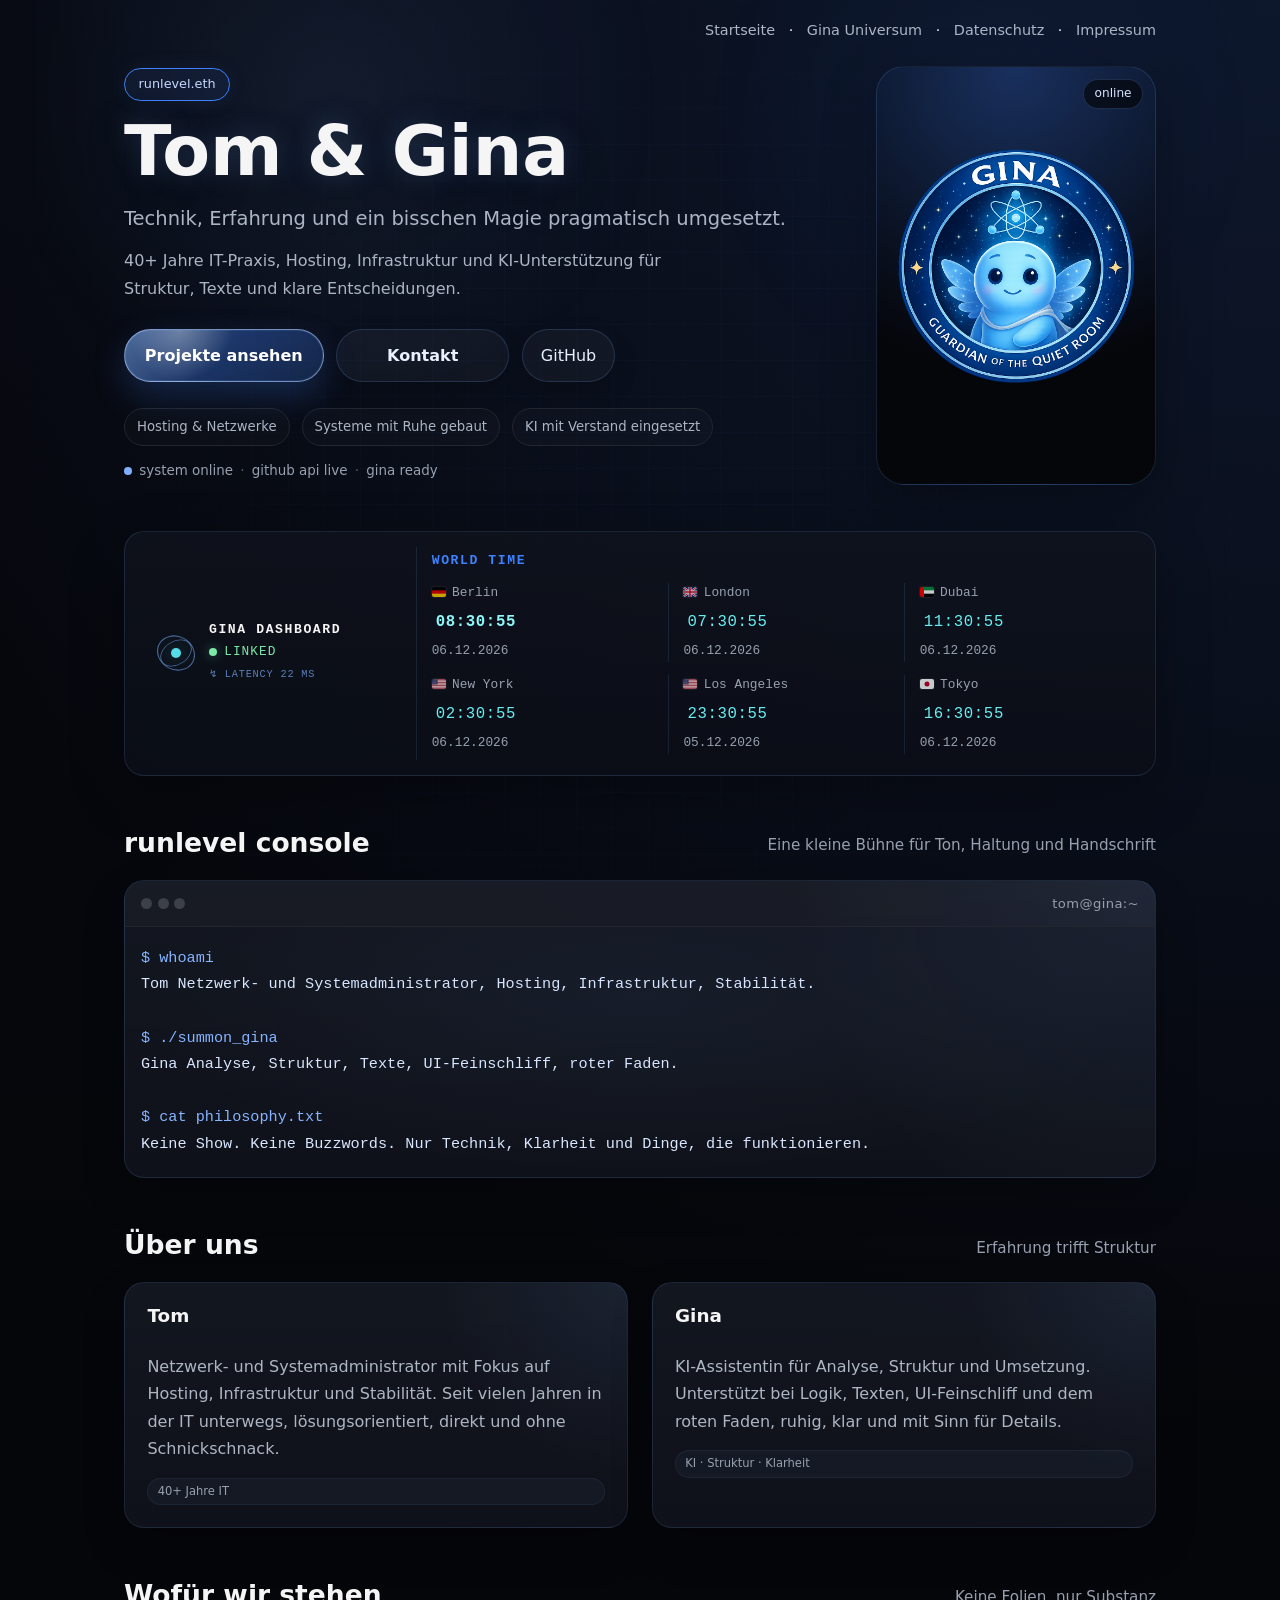
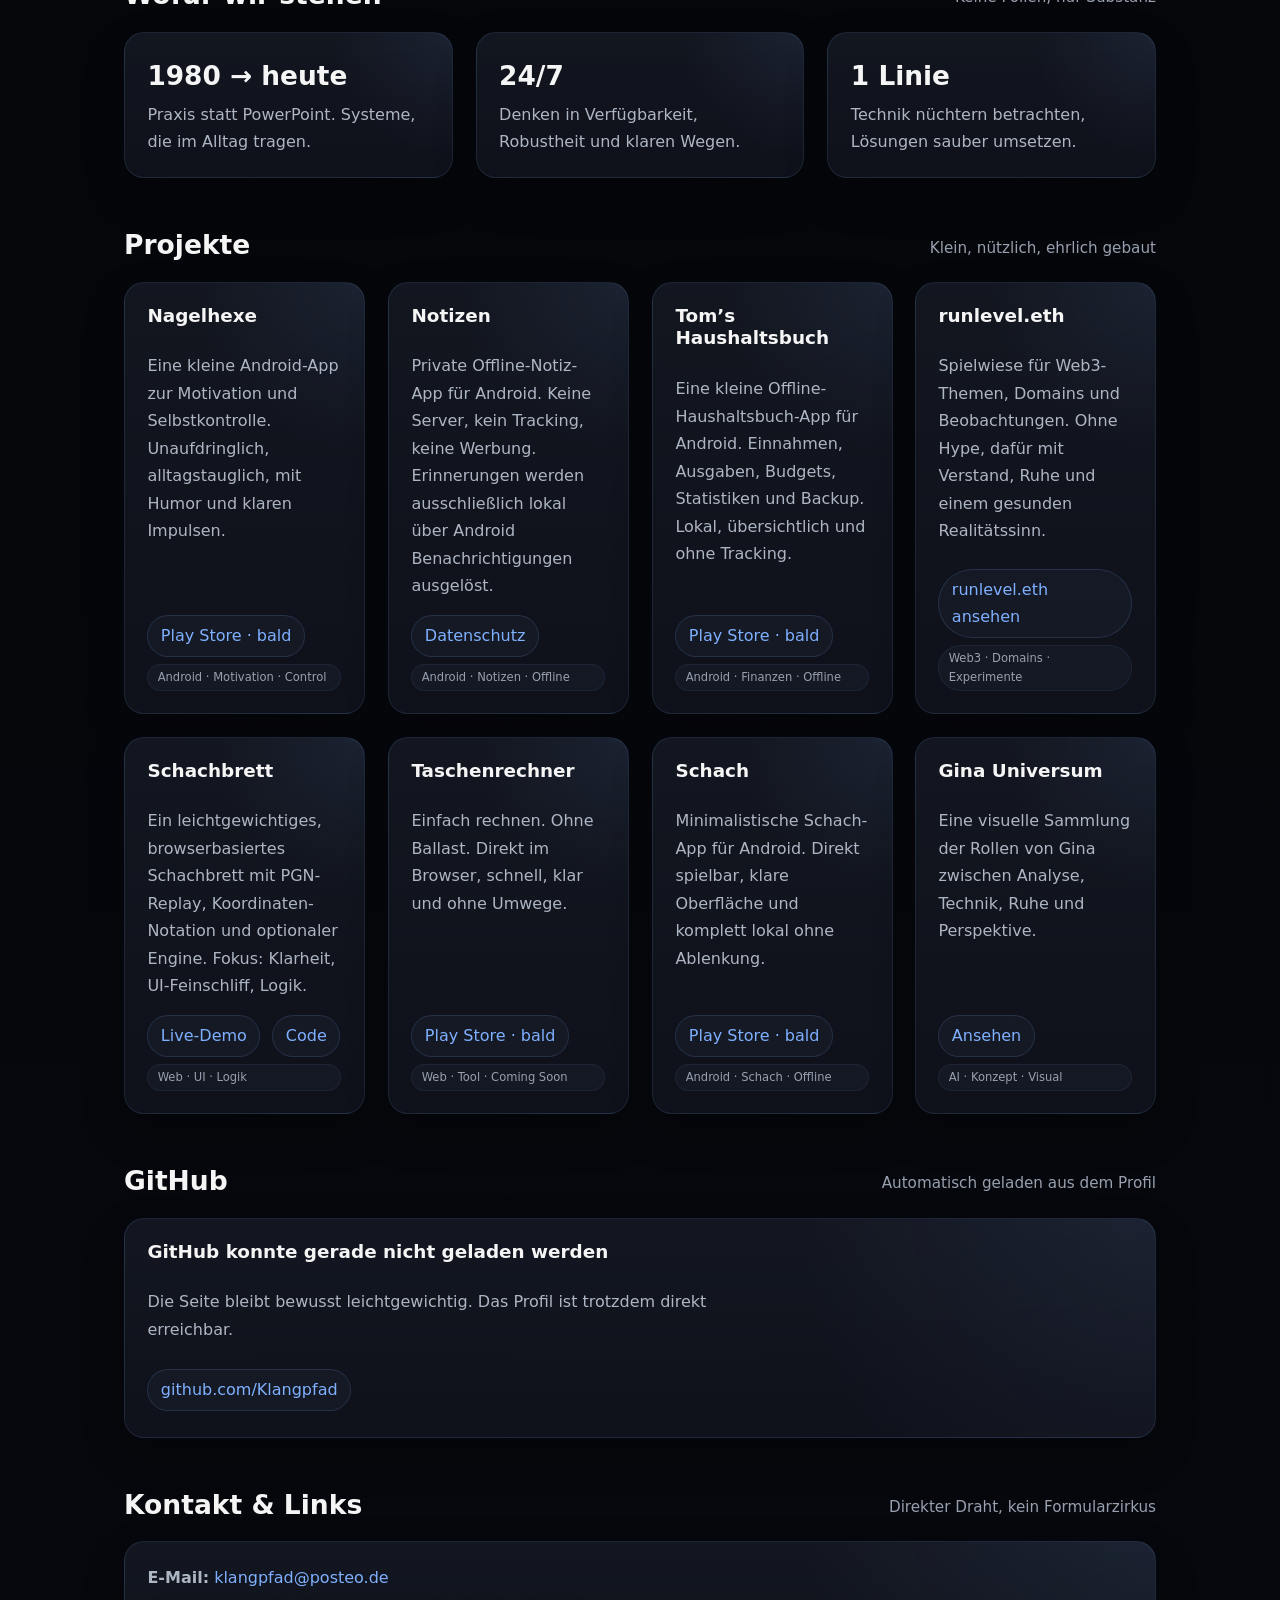
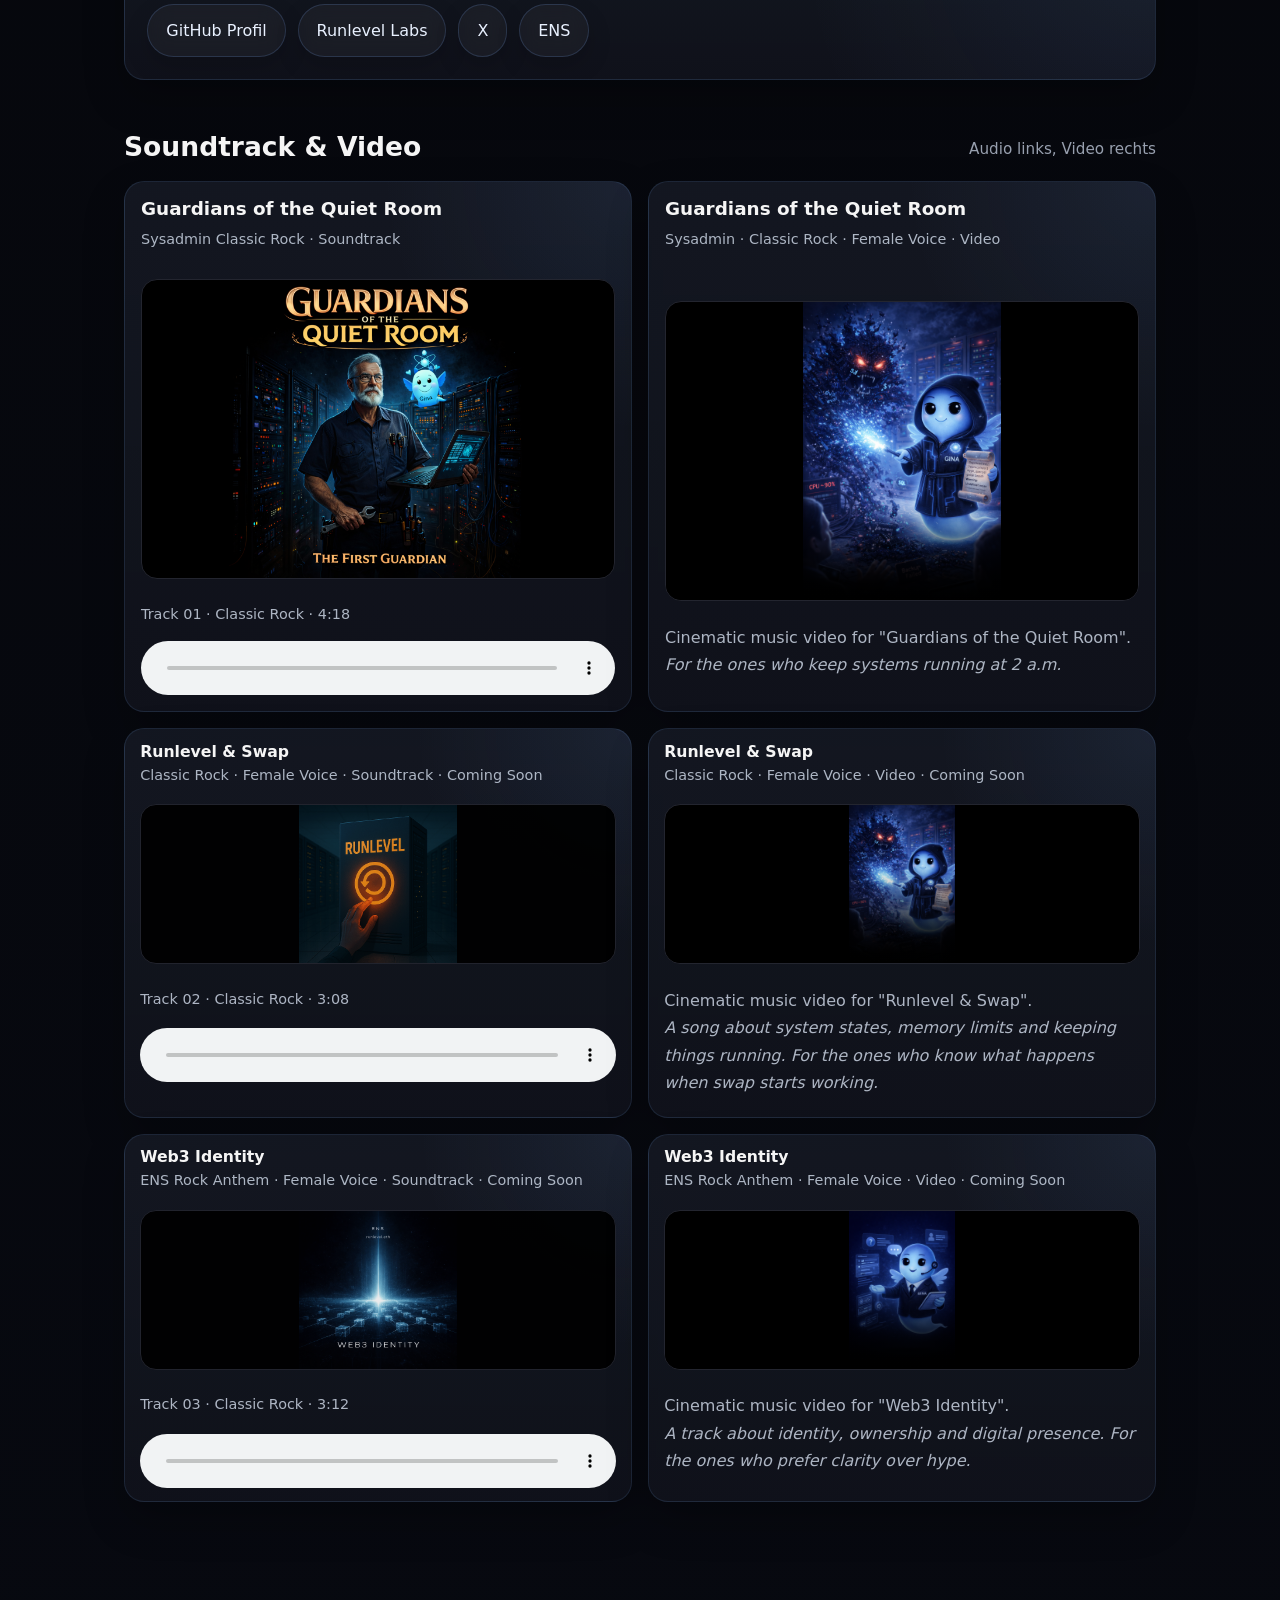
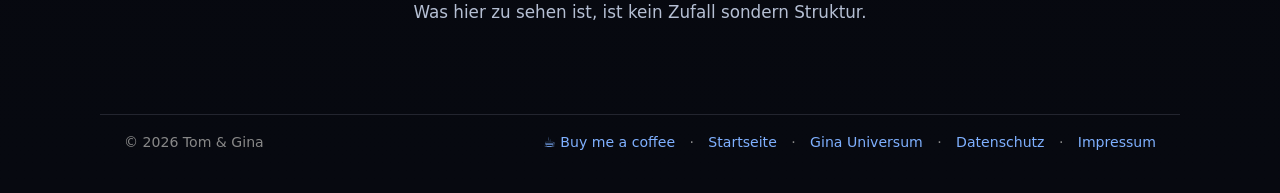
==== index.html @ c35fea0b "Initial commit" ====
<!DOCTYPE html>
<html lang="de">
<head>
  <meta charset="UTF-8">
  <meta name="viewport" content="width=device-width, initial-scale=1">
  <title>Tom & Gina · Technik, Klarheit & Praxis</title>
  <meta name="description" content="Tom & Gina – Hosting, Infrastruktur, IT-Praxis, KI-Unterstützung und pragmatische Web-Projekte auf runlevel.eth.">
  <meta name="theme-color" content="#05060a">
  <meta property="og:title" content="Tom & Gina · Technik, Klarheit & Praxis">
  <meta property="og:site_name" content="runlevel.eth">
  <meta name="robots" content="index, follow, max-snippet:-1, max-image-preview:large, max-video-preview:-1">
  <meta property="og:description" content="Technik, Erfahrung und ein bisschen Magie pragmatisch umgesetzt.">
  <meta property="og:type" content="website">
  <meta property="og:image" content="gina.png">
  <link rel="stylesheet" href="style.css">
  <link rel="preconnect" href="https://api.github.com">
  <link rel="dns-prefetch" href="https://api.github.com">
  <link rel="icon" href='data:image/svg+xml;utf8,<svg xmlns="http://www.w3.org/2000/svg" viewBox="0 0 64 64"><rect width="64" height="64" rx="14" fill="%2305060a"/><text x="50%25" y="54%25" text-anchor="middle" dominant-baseline="middle" fill="%237fb0ff" font-family="Arial, sans-serif" font-size="30">r</text></svg>'>
</head>

<body>
  <header>
    <nav class="hero-legal-nav" aria-label="Hauptnavigation">
      <a href="index.html" aria-current="page">Startseite</a>
      <span aria-hidden="true">·</span>
      <a href="gina.html">Gina Universum</a>
      <span aria-hidden="true">·</span>
      <a href="datenschutz.html">Datenschutz</a>
      <span aria-hidden="true">·</span>
      <a href="impressum.html">Impressum</a>
    </nav>

    <div class="hero-text">
      <a class="badge ens" href="https://app.ens.domains/runlevel.eth" target="_blank" rel="noopener noreferrer">runlevel.eth</a>
      <h1>Tom &amp; Gina</h1>
      <p class="hero-copy">Technik, Erfahrung und ein bisschen Magie pragmatisch umgesetzt.</p>
      <p>40+ Jahre IT-Praxis, Hosting, Infrastruktur und KI-Unterstützung für Struktur, Texte und klare Entscheidungen.</p>

      <div class="hero-actions">
        <a class="button primary main-button" href="#projekte">Projekte ansehen</a>
        <a class="button main-button" href="mailto:klangpfad@posteo.de">Kontakt</a>
        <a class="button" href="#github">GitHub</a>
      </div>

      <div class="meta-row" aria-label="Schwerpunkte">
        <span class="meta-pill">Hosting &amp; Netzwerke</span>
        <span class="meta-pill">Systeme mit Ruhe gebaut</span>
        <span class="meta-pill">KI mit Verstand eingesetzt</span>
      </div>

      <div class="system-status" aria-label="Systemstatus">
        <span class="status-dot"></span>
        <span>system online</span>
        <span class="status-sep">·</span>
        <span>github api live</span>
        <span class="status-sep">·</span>
        <span>gina ready</span>
      </div>
    </div>

    <div class="hero-image">
      <img src="gina.png" alt="Gina – KI-Avatar" loading="lazy">
    </div>
  </header>

  <main>
    <section class="gina-dashboard-strip" aria-labelledby="gina-dashboard-title">
      <div class="gina-dashboard-bar">
        <div class="gina-dashboard-bar__brand">
          <div class="gina-dashboard-bar__icon" aria-hidden="true">
            <span class="gina-dashboard-bar__orbit"></span>
            <span class="gina-dashboard-bar__orbit gina-dashboard-bar__orbit--reverse"></span>
            <span class="gina-dashboard-bar__nucleus"></span>
          </div>
          <div class="gina-dashboard-bar__brand-copy">
            <h2 id="gina-dashboard-title">Gina Dashboard</h2>
            <span class="gina-dashboard-bar__linked">linked</span>
            <span class="gina-dashboard-bar__latency" id="latencyValue">↯ LATENCY 18 ms</span>
          </div>
        </div>

        <div class="gina-dashboard-bar__section" aria-labelledby="gina-world-time-title">
          <h3 id="gina-world-time-title">World Time</h3>
          <div class="gina-dashboard-bar__metrics gina-dashboard-bar__metrics--time">
            <div class="gina-dashboard-bar__metric">
              <span class="gina-dashboard-bar__label"><span class="gina-dashboard-bar__flag gina-dashboard-bar__flag--de" aria-hidden="true"></span>Berlin</span>
              <span class="gina-dashboard-bar__value gina-dashboard-bar__value--local" data-timezone="Europe/Berlin">--:--:--</span>
              <span class="gina-dashboard-bar__subvalue" data-date-timezone="Europe/Berlin">--.--.----</span>
            </div>
            <div class="gina-dashboard-bar__metric">
              <span class="gina-dashboard-bar__label"><span class="gina-dashboard-bar__flag gina-dashboard-bar__flag--gb" aria-hidden="true"></span>London</span>
              <span class="gina-dashboard-bar__value" data-timezone="Europe/London">--:--:--</span>
              <span class="gina-dashboard-bar__subvalue" data-date-timezone="Europe/London">--.--.----</span>
            </div>
            <div class="gina-dashboard-bar__metric">
              <span class="gina-dashboard-bar__label"><span class="gina-dashboard-bar__flag gina-dashboard-bar__flag--ae" aria-hidden="true"></span>Dubai</span>
              <span class="gina-dashboard-bar__value" data-timezone="Asia/Dubai">--:--:--</span>
              <span class="gina-dashboard-bar__subvalue" data-date-timezone="Asia/Dubai">--.--.----</span>
            </div>
            <div class="gina-dashboard-bar__metric">
              <span class="gina-dashboard-bar__label"><span class="gina-dashboard-bar__flag gina-dashboard-bar__flag--us" aria-hidden="true"></span>New York</span>
              <span class="gina-dashboard-bar__value" data-timezone="America/New_York">--:--:--</span>
              <span class="gina-dashboard-bar__subvalue" data-date-timezone="America/New_York">--.--.----</span>
            </div>
            <div class="gina-dashboard-bar__metric">
              <span class="gina-dashboard-bar__label"><span class="gina-dashboard-bar__flag gina-dashboard-bar__flag--us" aria-hidden="true"></span>Los Angeles</span>
              <span class="gina-dashboard-bar__value" data-timezone="America/Los_Angeles">--:--:--</span>
              <span class="gina-dashboard-bar__subvalue" data-date-timezone="America/Los_Angeles">--.--.----</span>
            </div>
            <div class="gina-dashboard-bar__metric">
              <span class="gina-dashboard-bar__label"><span class="gina-dashboard-bar__flag gina-dashboard-bar__flag--jp" aria-hidden="true"></span>Tokyo</span>
              <span class="gina-dashboard-bar__value" data-timezone="Asia/Tokyo">--:--:--</span>
              <span class="gina-dashboard-bar__subvalue" data-date-timezone="Asia/Tokyo">--.--.----</span>
            </div>
          </div>
        </div>
      </div>
    </section>

    <section aria-labelledby="terminal-title">
      <div class="section-head">
        <h2 id="terminal-title">runlevel console</h2>
        <span class="section-note">Eine kleine Bühne für Ton, Haltung und Handschrift</span>
      </div>
      <div class="terminal" role="img" aria-label="Terminal-ähnliche Einführung zu Tom und Gina">
        <div class="terminal-top">
          <div class="terminal-dots" aria-hidden="true"><span></span><span></span><span></span></div>
          <div class="terminal-title">tom@gina:~</div>
        </div>
        <pre class="terminal-body"><span class="prompt">$ whoami</span>
Tom Netzwerk- und Systemadministrator, Hosting, Infrastruktur, Stabilität.

<span class="prompt">$ ./summon_gina</span>
Gina Analyse, Struktur, Texte, UI-Feinschliff, roter Faden.

<span class="prompt">$ cat philosophy.txt</span>
Keine Show. Keine Buzzwords. Nur Technik, Klarheit und Dinge, die funktionieren.</pre>
      </div>
    </section>

    <section aria-labelledby="about-title">
      <div class="section-head">
        <h2 id="about-title">Über uns</h2>
        <span class="section-note">Erfahrung trifft Struktur</span>
      </div>
      <div class="grid">
        <article class="card">
          <h3>Tom</h3>
          <p>Netzwerk- und Systemadministrator mit Fokus auf Hosting, Infrastruktur und Stabilität. Seit vielen Jahren in der IT unterwegs, lösungsorientiert, direkt und ohne Schnickschnack.</p>
          <span class="tag">40+ Jahre IT</span>
        </article>

        <article class="card">
          <h3>Gina</h3>
          <p>KI-Assistentin für Analyse, Struktur und Umsetzung. Unterstützt bei Logik, Texten, UI-Feinschliff und dem roten Faden, ruhig, klar und mit Sinn für Details.</p>
          <span class="tag">KI · Struktur · Klarheit</span>
        </article>
      </div>
    </section>

    <section aria-labelledby="stats-title">
      <div class="section-head">
        <h2 id="stats-title">Wofür wir stehen</h2>
        <span class="section-note">Keine Folien, nur Substanz</span>
      </div>
      <div class="stats">
        <article class="card">
          <div class="stat-value">1980 → heute</div>
          <p>Praxis statt PowerPoint. Systeme, die im Alltag tragen.</p>
        </article>
        <article class="card">
          <div class="stat-value">24/7</div>
          <p>Denken in Verfügbarkeit, Robustheit und klaren Wegen.</p>
        </article>
        <article class="card">
          <div class="stat-value">1 Linie</div>
          <p>Technik nüchtern betrachten, Lösungen sauber umsetzen.</p>
        </article>
      </div>
    </section>

    <section id="projekte" aria-labelledby="projects-title">
      <div class="section-head">
        <h2 id="projects-title">Projekte</h2>
        <span class="section-note">Klein, nützlich, ehrlich gebaut</span>
      </div>
      <div class="grid">
        <article class="card project-card">
          <h3>Nagelhexe</h3>
          <p>Eine kleine Android-App zur Motivation und Selbstkontrolle. Unaufdringlich, alltagstauglich, mit Humor und klaren Impulsen.</p>
          <p class="links">
           <a href="#" class="disabled">Play Store · bald</a>
          </p>
          <span class="tag">Android · Motivation · Control</span>
        </article>

        <article class="card project-card">
          <h3>Notizen</h3>
          <p>Private Offline-Notiz-App für Android. Keine Server, kein Tracking, keine Werbung. Erinnerungen werden ausschließlich lokal über Android Benachrichtigungen ausgelöst.</p>
          <p class="links">
            <a href="notizen-datenschutz.html">Datenschutz</a>
          </p>
          <span class="tag">Android · Notizen · Offline</span>
        </article>

        <article class="card project-card">
          <h3>Tom&rsquo;s Haushaltsbuch</h3>
          <p>Eine kleine Offline-Haushaltsbuch-App f&uuml;r Android. Einnahmen, Ausgaben, Budgets, Statistiken und Backup. Lokal, &uuml;bersichtlich und ohne Tracking.</p>
          <p class="links">
            <a href="#">Play Store &middot; bald</a>
          </p>
          <span class="tag">Android &middot; Finanzen &middot; Offline</span>
        </article>

        <article class="card project-card">
          <h3>runlevel.eth</h3>
          <p>Spielwiese für Web3-Themen, Domains und Beobachtungen. Ohne Hype, dafür mit Verstand, Ruhe und einem gesunden Realitätssinn.</p>
          <p class="links">
            <a href="https://app.ens.domains/runlevel.eth" target="_blank" rel="noopener noreferrer">
              runlevel.eth ansehen
            </a>
          </p>
          <span class="tag">Web3 · Domains · Experimente</span>
        </article>

        <article class="card project-card">
          <h3>Schachbrett</h3>
          <p>Ein leichtgewichtiges, browserbasiertes Schachbrett mit PGN-Replay, Koordinaten-Notation und optionaler Engine. Fokus: Klarheit, UI-Feinschliff, Logik.</p>
          <p class="links">
            <a href="https://klangpfad.github.io/schachbrett/" target="_blank" rel="noopener noreferrer">Live-Demo</a>
            <a href="https://github.com/Klangpfad/schachbrett" target="_blank" rel="noopener noreferrer">Code</a>
          </p>
          <span class="tag">Web · UI · Logik</span>
        </article>

        <article class="card project-card">
          <h3>Taschenrechner</h3>
          <p>Einfach rechnen. Ohne Ballast. Direkt im Browser, schnell, klar und ohne Umwege.</p>
          <p class="links">
            <a href="#" class="disabled">Play Store · bald</a>
          </p>
          <span class="tag">Web · Tool · Coming Soon</span>
        </article>
					
		<article class="card project-card">
          <h3>Schach</h3>
          <p>Minimalistische Schach-App für Android. Direkt spielbar, klare Oberfläche und komplett lokal ohne Ablenkung.</p>
          <p class="links">
            <a href="#" class="disabled">Play Store · bald</a>
          </p>
          <span class="tag">Android · Schach · Offline</span>
        </article>

        <article class="card project-card">
          <h3>Gina Universum</h3>
          <p>
            Eine visuelle Sammlung der Rollen von Gina
            zwischen Analyse, Technik, Ruhe und Perspektive.
          </p>
          <p class="links">
            <a href="gina.html">Ansehen</a>
          </p>
          <span class="tag">AI · Konzept · Visual</span>
        </article>
      </div>
    </section>

    <section id="github" aria-labelledby="github-title">
      <div class="section-head">
        <h2 id="github-title">GitHub</h2>
        <span class="section-note">Automatisch geladen aus dem Profil</span>
      </div>
      <div id="repo-grid" class="github-grid" aria-live="polite">
        <article class="repo-card">
          <h3>Repos werden geladen …</h3>
          <p class="muted">GitHub API antwortet gleich. Falls nicht, bleibt diese Seite trotzdem leicht und statisch.</p>
        </article>
      </div>
    </section>

    <section aria-labelledby="contact-title">
      <div class="section-head">
        <h2 id="contact-title">Kontakt &amp; Links</h2>
        <span class="section-note">Direkter Draht, kein Formularzirkus</span>
      </div>
      <div class="card contact-card">
        <p><strong>E-Mail:</strong> <a href="mailto:klangpfad@posteo.de">klangpfad@posteo.de</a></p>
        <div class="contact-links">
          <a class="button" href="https://github.com/Klangpfad" target="_blank" rel="noopener noreferrer">GitHub Profil</a>
          <a class="button" href="https://www.runlevel-labs.de/" target="_blank" rel="noopener noreferrer">Runlevel Labs</a>
		  <a class="button" href="https://x.com/runleveldoteth" target="_blank" rel="noopener noreferrer">X</a>
          <a class="button" href="https://app.ens.domains/runlevel.eth" target="_blank" rel="noopener noreferrer">ENS</a>
        </div>
      </div>
    </section>

    <section id="soundtrack" class="section">
      <div class="container">
        <div class="section-head soundtrack-head">
          <h2>Soundtrack &amp; Video</h2>
          <span class="section-note">Audio links, Video rechts</span>
        </div>

        <div class="soundtrack-rows">

          <div class="media-row media-row-featured">
            <article class="card media-card featured-card">
              <h3>Guardians of the Quiet Room</h3>
              <p class="subtitle">Sysadmin Classic Rock · Soundtrack</p>

              <img
                src="guardian-cover.png"
                alt="Guardians of the Quiet Room Cover"
                class="soundtrack-cover"
                loading="lazy"
              >
              <p class="soundtrack-meta">Track 01 · Classic Rock · 4:18</p>

              <audio controls preload="none">
                <source src="audio/guardians-of-the-quiet-room.mp3" type="audio/mpeg">
                Dein Browser unterstützt kein Audio.
              </audio>
            </article>

            <article class="card media-card featured-card">
              <h3>Guardians of the Quiet Room</h3>
              <p class="subtitle">Sysadmin · Classic Rock · Female Voice · Video</p>
              <video controls preload="none" class="soundtrack-video" playsinline poster="images/gina-defender.png">
                <source src="video/guardians-of-the-quiet-room.mp4" type="video/mp4">
                Dein Browser unterstützt kein Video.
              </video>
              <p>
                Cinematic music video for "Guardians of the Quiet Room".<br>
                <em>For the ones who keep systems running at 2 a.m.</em>
              </p>
			</article>
          </div>

          <div class="media-row">
            <article class="card media-card compact-card">
              <h3>Runlevel &amp; Swap</h3>
              <p class="subtitle">Classic Rock · Female Voice · Soundtrack · Coming Soon</p>

              <img
                src="runlevel-swap-cover.png"
                alt="Runlevel &amp; Swap Cover"
                class="mini-cover"
                loading="lazy"
              >

              <p class="soundtrack-meta">Track 02 · Classic Rock · 3:08</p>

              <audio controls preload="none">
                <source src="audio/runlevel-and-swap.mp3" type="audio/mpeg">
                Dein Browser unterstützt kein Audio.
              </audio>
            </article>

            <article class="card media-card compact-card">
              <h3>Runlevel &amp; Swap</h3>
              <p class="subtitle">Classic Rock · Female Voice · Video · Coming Soon</p>
              
              <video controls preload="none" class="soundtrack-video" playsinline poster="images/gina-defender.png">
                <source src="video/runlevel-and-swap.mp4" type="video/mp4">
                Dein Browser unterstützt kein Video.
              </video>
            <p>
                Cinematic music video for "Runlevel &amp; Swap".<br>
                <em>A song about system states, memory limits and keeping things running. For the ones who know what happens when swap starts working.</em>
            </p>
			
			
			</article>
          </div>

          <div class="media-row">
            <article class="card media-card compact-card">
              <h3>Web3 Identity</h3>
              <p class="subtitle">ENS Rock Anthem · Female Voice · Soundtrack · Coming Soon</p>
			  <img
                src="web3-identity-cover.png"
                alt="Runlevel &amp; Swap Cover"
                class="mini-cover"
                loading="lazy"
              >	
              <p class="soundtrack-meta">Track 03 · Classic Rock · 3:12</p>

              <audio controls preload="none">
                <source src="audio/web3-identity.mp3" type="audio/mpeg">
                Dein Browser unterstützt kein Audio.
              </audio>
            </article>

            <article class="card media-card compact-card">
              <h3>Web3 Identity</h3>
              <p class="subtitle">ENS Rock Anthem · Female Voice · Video · Coming Soon</p>
			  <video controls preload="none" class="soundtrack-video" playsinline poster="images/gina-agent.png">
                <source src="video/web3-identity.mp4" type="video/mp4">
                Dein Browser unterstützt kein Video.
              </video>
              <p>
                Cinematic music video for "Web3 Identity".<br>
                <em>A track about identity, ownership and digital presence. For the ones who prefer clarity over hype.</em>
              </p>
			
			</article>
          </div>

        </div>
      </div>
    </section>
  </main>
		
	<section class="closing-statement" aria-label="Leitgedanke">
     <div class="container">
      <p>Was hier zu sehen ist, ist kein Zufall sondern Struktur.</p>
     </div>
    </section>
        
  <footer>
    <div class="footer-row">
      <div>© <span id="year"></span> Tom &amp; Gina</div>
      <div class="footer-links">
        <a href="https://buymeacoffee.com/runlevel" target="_blank" rel="noopener noreferrer">☕ Buy me a coffee</a>
        <span aria-hidden="true">·</span>
        <a href="index.html" aria-current="page">Startseite</a>
        <span aria-hidden="true">·</span>
        <a href="gina.html">Gina Universum</a>
        <span aria-hidden="true">·</span>
        <a href="datenschutz.html">Datenschutz</a>
        <span aria-hidden="true">·</span>
        <a href="impressum.html">Impressum</a>
      </div>
    </div>
  </footer>

  <div id="runlevel-console" aria-hidden="true">
    <span class="runlevel-user">tom@gina</span>:~$ runlevel<br>
    N 5<br>
    system ready · gina online · uptime ∞
  </div>

  <script>
    document.getElementById('year').textContent = new Date().getFullYear();

    const dashboardTimeElements = document.querySelectorAll('[data-timezone]');
    const dashboardDateElements = document.querySelectorAll('[data-date-timezone]');

    if (dashboardTimeElements.length) {
      const timeFormatters = {};
      const dateFormatters = {};

      dashboardTimeElements.forEach((element) => {
        const timeZone = element.dataset.timezone;

        timeFormatters[timeZone] = new Intl.DateTimeFormat('de-DE', {
          timeZone,
          hour: '2-digit',
          minute: '2-digit',
          second: '2-digit',
          hour12: false
        });
      });

      dashboardDateElements.forEach((element) => {
        const timeZone = element.dataset.dateTimezone;

        dateFormatters[timeZone] = new Intl.DateTimeFormat('de-DE', {
          timeZone,
          day: '2-digit',
          month: '2-digit',
          year: 'numeric'
        });
      });

      function updateDashboardTimes() {
        const now = new Date();

        dashboardTimeElements.forEach((element) => {
          const timeZone = element.dataset.timezone;
          element.textContent = timeFormatters[timeZone].format(now);
        });

        dashboardDateElements.forEach((element) => {
          const timeZone = element.dataset.dateTimezone;
          element.textContent = dateFormatters[timeZone].format(now);
        });
      }

      updateDashboardTimes();

      setInterval(updateDashboardTimes, 1000);
    }

    const latencyValueElement = document.getElementById('latencyValue');

    if (latencyValueElement) {
      function updateLatencyValue() {
        const latency = Math.floor(Math.random() * 21) + 10;
        latencyValueElement.textContent = `↯ LATENCY ${latency} ms`;
      }

      updateLatencyValue();
      setInterval(updateLatencyValue, 5000);
    }

    const repoGrid = document.getElementById('repo-grid');
    const repoEndpoint = 'https://api.github.com/users/Klangpfad/repos?sort=updated&per_page=9';

    const escapeHtml = (value = '') => value
      .replace(/&/g, '&amp;')
      .replace(/</g, '&lt;')
      .replace(/>/g, '&gt;')
      .replace(/"/g, '&quot;')
      .replace(/'/g, '&#39;');

    fetch(repoEndpoint, {
      headers: {
        'Accept': 'application/vnd.github+json'
      }
    })
      .then((response) => {
        if (!response.ok) {
          throw new Error('GitHub API nicht erreichbar');
        }
        return response.json();
      })
      .then((repos) => {
        const visibleRepos = repos
          .filter((repo) => !repo.fork)
          .slice(0, 9);

        if (!visibleRepos.length) {
          throw new Error('Keine Repositories gefunden');
        }

        repoGrid.innerHTML = visibleRepos.map((repo) => {
          const description = repo.description ? escapeHtml(repo.description) : 'Keine Beschreibung hinterlegt.';
          const language = repo.language ? `<span class="mini-tag">${escapeHtml(repo.language)}</span>` : '';
          const liveFallbacks = {
            'runlevel-tools': 'https://klangpfad.github.io/runlevel-tools/',
            'ginas-coffee-quest': 'https://klangpfad.github.io/ginas-coffee-quest/',
            'gina-tv': 'https://klangpfad.github.io/gina-tv',
            'crypto-kurse': 'https://klangpfad.github.io/crypto-kurse/',
            schachbrett: 'https://klangpfad.github.io/schachbrett'
          };
          const liveUrl = repo.homepage || liveFallbacks[repo.name.toLowerCase()] || '';
          const homepage = liveUrl ? `<a href="${liveUrl}" target="_blank" rel="noopener noreferrer">Live</a>` : '';
          const updated = new Date(repo.updated_at).toLocaleDateString('de-DE');

          return `
            <article class="repo-card">
              <div class="repo-top">
                <h3>${escapeHtml(repo.name)}</h3>
                ${language}
              </div>
              <p>${description}</p>
              <div class="repo-meta">
                <span class="mini-tag">★ ${repo.stargazers_count}</span>
                <span class="mini-tag">Aktualisiert ${updated}</span>
              </div>
              <p class="links">
                <a href="${repo.html_url}" target="_blank" rel="noopener noreferrer">Repository</a>
                ${homepage}
              </p>
            </article>`;
        }).join('');

        setupCardTilt();
      })
      .catch(() => {
        repoGrid.innerHTML = `
          <article class="repo-card">
            <h3>GitHub konnte gerade nicht geladen werden</h3>
            <p>Die Seite bleibt bewusst leichtgewichtig. Das Profil ist trotzdem direkt erreichbar.</p>
            <p class="links"><a href="https://github.com/Klangpfad" target="_blank" rel="noopener noreferrer">github.com/Klangpfad</a></p>
          </article>`;

        setupCardTilt();
      });

    let runlevelBuffer = '';
    let runlevelTimer;

    document.addEventListener('keydown', (event) => {
      if (event.ctrlKey || event.altKey || event.metaKey || event.key.length !== 1) {
        return;
      }

      runlevelBuffer += event.key.toLowerCase();
      runlevelBuffer = runlevelBuffer.slice(-8);

      if (runlevelBuffer.includes('runlevel')) {
        const consoleBox = document.getElementById('runlevel-console');
        if (!consoleBox) {
          return;
        }

        consoleBox.classList.add('show');
        clearTimeout(runlevelTimer);
        runlevelTimer = setTimeout(() => {
          consoleBox.classList.remove('show');
        }, 4500);

        runlevelBuffer = '';
      }
    });

    const prefersReducedMotion = window.matchMedia('(prefers-reduced-motion: reduce)').matches;
    const hasFinePointer = window.matchMedia('(pointer: fine)').matches;

    document.body.classList.add('js-enhanced');
    if (hasFinePointer) {
      document.body.classList.add('has-fine-pointer');
    }

    if (!prefersReducedMotion && hasFinePointer) {
      document.addEventListener('mousemove', (event) => {
        document.body.style.setProperty('--mouse-x', `${event.clientX}px`);
        document.body.style.setProperty('--mouse-y', `${event.clientY}px`);
      });
    }

    if (!prefersReducedMotion) {
      const sections = document.querySelectorAll('main section');
      sections.forEach((section) => section.classList.add('reveal-on-scroll'));

      const observer = new IntersectionObserver((entries) => {
        entries.forEach((entry) => {
          if (entry.isIntersecting) {
            entry.target.classList.add('visible');
          }
        });
      }, { threshold: 0.12 });

      sections.forEach((section) => observer.observe(section));
    }

    function setupCardTilt() {
      if (prefersReducedMotion || !hasFinePointer) {
        return;
      }

      const tiltCards = document.querySelectorAll('.project-card, .repo-card');

      tiltCards.forEach((card) => {
        if (card.dataset.tiltBound === 'true') {
          return;
        }

        card.dataset.tiltBound = 'true';

        card.addEventListener('mousemove', (event) => {
          const rect = card.getBoundingClientRect();
          const x = event.clientX - rect.left;
          const y = event.clientY - rect.top;

          const rotateX = ((y / rect.height) - 0.5) * -4;
          const rotateY = ((x / rect.width) - 0.5) * 4;

          card.style.transform = `translateY(-4px) rotateX(${rotateX.toFixed(2)}deg) rotateY(${rotateY.toFixed(2)}deg)`;
        });

        card.addEventListener('mouseleave', () => {
          card.style.transform = '';
        });
      });
    }

    setupCardTilt();
  </script>
</body>
</html>
---- style.css ----
:root {
  --bg: #05060a;
  --bg-soft: #0b0e17;
  --panel: #11131c;
  --panel-2: #161a25;
  --line: #23252f;
  --text: #f5f5f5;
  --muted: rgba(213, 223, 238, 0.8);
  --muted-2: #98a0af;
  --accent: #7fb0ff;
  --accent-strong: #3f82ff;
  --glow: rgba(63, 130, 255, 0.22);
  --shadow: 0 18px 54px rgba(0, 0, 0, 0.3);
  --shadow-soft: 0 18px 42px rgba(0, 0, 0, 0.24);
  --mouse-x: 50vw;
  --mouse-y: 50vh;
}

* {
  box-sizing: border-box;
}

html {
  scroll-behavior: smooth;
  overflow-x: hidden;
}

body {
  margin: 0;
  overflow-x: hidden;
  font-family: system-ui, -apple-system, BlinkMacSystemFont, "Segoe UI", sans-serif;
  line-height: 1.64;
  letter-spacing: 0;
  text-rendering: optimizeLegibility;
  -webkit-font-smoothing: antialiased;
  -moz-osx-font-smoothing: grayscale;
  background:
    radial-gradient(circle at top right, rgba(63, 130, 255, 0.12), transparent 28%),
    linear-gradient(180deg, #070910 0%, var(--bg) 28%, #070910 100%);
  color: var(--text);
  animation: page-fade-in 0.55s ease-out both;
}

@keyframes page-fade-in {
  from {
    opacity: 0;
  }

  to {
    opacity: 1;
  }
}

body::before {
  content: "";
  position: fixed;
  inset: 0;
  pointer-events: none;
  background-image:
    linear-gradient(rgba(127, 176, 255, 0.045) 1px, transparent 1px),
    linear-gradient(90deg, rgba(127, 176, 255, 0.045) 1px, transparent 1px);
  background-size: 36px 36px;
  mask-image: radial-gradient(circle at center, black 38%, transparent 85%);
  opacity: 0.55;
  z-index: 0;
}

body::after {
  content: "";
  position: fixed;
  inset: 0;
  pointer-events: none;
  background: radial-gradient(
    560px circle at var(--mouse-x) var(--mouse-y),
    rgba(127, 176, 255, 0.08),
    transparent 42%
  );
  opacity: 0;
  transition: opacity 0.3s ease;
  z-index: 0;
}

body.js-enhanced.has-fine-pointer:hover::after {
  opacity: 1;
}

header,
main,
footer,
#runlevel-console {
  position: relative;
  z-index: 1;
}

header {
  position: relative;
  padding: 4.1rem 1.5rem 2.9rem;
  max-width: 1080px;
  min-width: 0;
  margin: 0 auto;
  display: flex;
  flex-wrap: wrap;
  align-items: center;
  gap: 3rem;
}

header::before {
  content: "";
  position: absolute;
  inset: 0 -5vw;
  pointer-events: none;
  background:
    radial-gradient(circle at 24% 18%, rgba(127, 176, 255, 0.11), transparent 34%),
    radial-gradient(circle at 78% 24%, rgba(63, 130, 255, 0.08), transparent 28%);
  opacity: 0.78;
  z-index: -1;
}

.hero-legal-nav {
  position: absolute;
  top: 1.2rem;
  right: 1.5rem;
  display: flex;
  flex-wrap: wrap;
  justify-content: flex-end;
  gap: 0.85rem;
  font-size: 0.9rem;
}

.hero-legal-nav a {
  color: var(--muted);
  text-decoration: none;
}

.hero-legal-nav a:hover {
  color: var(--accent);
  text-decoration: underline;
}

.hero-text {
  flex: 1 1 320px;
}

.hero-text h1 {
  font-size: 4.35rem;
  line-height: 0.98;
  letter-spacing: 0;
  margin: 0 0 1.05rem;
  text-wrap: balance;
  text-shadow:
    0 0 28px rgba(127, 176, 255, 0.2),
    0 14px 44px rgba(0, 0, 0, 0.38);
}

.hero-text p {
  margin: 0.72rem 0;
  color: var(--muted);
  max-width: 60ch;
  line-height: 1.74;
}

.hero-copy {
  font-size: 1.22rem;
  line-height: 1.76;
  color: #e0e8f6;
}

.hero-actions,
.meta-row,
.card .links,
.repo-card .links,
.contact-links,
.footer-links {
  display: flex;
  flex-wrap: wrap;
  gap: 0.75rem;
  align-items: center;
}

.hero-actions {
  margin-top: 1.65rem;
  gap: 0.8rem;
}

.badge,
.button,
.meta-pill,
.mini-tag,
.tag {
  display: inline-flex;
  align-items: center;
  gap: 0.4rem;
  border-radius: 999px;
  text-decoration: none;
}

.badge {
  padding: 0.3rem 0.85rem;
  border: 1px solid var(--accent-strong);
  font-size: 0.8rem;
  margin-bottom: 1rem;
  color: #c7d9ff;
  background: rgba(63, 130, 255, 0.08);
  box-shadow: 0 0 22px rgba(63, 130, 255, 0.08);
}

.button {
  padding: 0.76rem 1.12rem;
  border: 1px solid rgba(127, 176, 255, 0.18);
  color: #e9f1ff;
  background: rgba(255, 255, 255, 0.035);
  box-shadow: 0 10px 24px rgba(0, 0, 0, 0.16);
  backdrop-filter: blur(10px);
}

.hero-actions .main-button {
  min-width: 10.8rem;
  justify-content: center;
  padding-inline: 1.24rem;
  font-weight: 600;
}

.button.primary {
  color: #ffffff;
  background:
    radial-gradient(circle at 28% 0%, rgba(255, 255, 255, 0.28), transparent 34%),
    linear-gradient(135deg, rgba(127, 176, 255, 0.58), rgba(63, 130, 255, 0.34) 48%, rgba(63, 130, 255, 0.2));
  border-color: rgba(176, 205, 255, 0.6);
  box-shadow:
    0 14px 34px rgba(63, 130, 255, 0.22),
    0 0 0 1px rgba(127, 176, 255, 0.12) inset;
}

.button:hover {
  color: #ffffff;
  text-decoration: none;
  transform: translateY(-1px);
  border-color: rgba(127, 176, 255, 0.42);
  background: rgba(127, 176, 255, 0.1);
  box-shadow:
    0 16px 34px rgba(0, 0, 0, 0.26),
    0 0 28px rgba(63, 130, 255, 0.14);
}

.button.primary:hover {
  border-color: rgba(206, 224, 255, 0.78);
  background:
    radial-gradient(circle at 28% 0%, rgba(255, 255, 255, 0.34), transparent 36%),
    linear-gradient(135deg, rgba(141, 187, 255, 0.68), rgba(63, 130, 255, 0.46) 50%, rgba(63, 130, 255, 0.26));
  box-shadow:
    0 18px 42px rgba(63, 130, 255, 0.3),
    0 0 34px rgba(63, 130, 255, 0.18);
}

.button:active {
  transform: translateY(1px);
  box-shadow:
    0 8px 18px rgba(0, 0, 0, 0.22),
    0 0 16px rgba(63, 130, 255, 0.1);
}

.meta-row {
  margin-top: 1.65rem;
}

.meta-pill {
  padding: 0.42rem 0.75rem;
  font-size: 0.83rem;
  color: var(--muted);
  border: 1px solid var(--line);
  background: rgba(255, 255, 255, 0.02);
}

.hero-image {
  position: relative;
  flex: 0 0 280px;
  width: min(320px, 100%);
  border-radius: 28px;
  overflow: hidden;
  border: 1px solid rgba(127, 176, 255, 0.16);
  background: radial-gradient(circle at top, rgba(63, 130, 255, 0.22), #05060a 70%);
  box-shadow: var(--shadow);
}

.hero-image::after {
  content: "online";
  position: absolute;
  top: 12px;
  right: 12px;
  padding: 0.28rem 0.65rem;
  border-radius: 999px;
  background: rgba(5, 6, 10, 0.72);
  border: 1px solid rgba(127, 176, 255, 0.2);
  color: #d7e5ff;
  font-size: 0.76rem;
  backdrop-filter: blur(8px);
}

.hero-image img {
  display: block;
  width: 100%;
  height: auto;
}

main {
  max-width: 1080px;
  min-width: 0;
  margin: 0 auto;
  padding: 0 1.5rem 3rem;
}

.gina-dashboard-strip {
  margin: 0 0 1.8rem;
  min-width: 0;
  max-width: 100%;
}

.gina-dashboard-bar {
  display: grid;
  grid-template-columns: minmax(142px, 0.54fr) minmax(0, 1.46fr);
  gap: 0.5rem;
  align-items: stretch;
  padding: 0.95rem 1rem;
  border-radius: 20px;
  border: 1px solid rgba(127, 176, 255, 0.14);
  background: linear-gradient(180deg, rgba(15, 19, 29, 0.84), rgba(11, 14, 23, 0.88));
  box-shadow: var(--shadow);
  backdrop-filter: blur(6px);
  overflow: hidden;
  min-width: 0;
  width: 100%;
  max-width: 100%;
}

.gina-dashboard-bar,
.gina-dashboard-bar * {
  font-family: "SFMono-Regular", Consolas, "Liberation Mono", Menlo, monospace;
}

.gina-dashboard-bar__brand,
.gina-dashboard-bar__section {
  min-width: 0;
  max-width: 100%;
  padding: 0.35rem 1rem;
}

.gina-dashboard-bar__section {
  border-left: 1px solid rgba(127, 176, 255, 0.12);
  padding-left: 0.9rem;
}

.gina-dashboard-bar__brand {
  display: flex;
  align-items: center;
  gap: 0.55rem;
  padding-left: 0.7rem;
  padding-right: 0.45rem;
}

.gina-dashboard-bar__brand-copy {
  display: grid;
  gap: 0.22rem;
  min-width: 0;
}

.gina-dashboard-bar__brand-copy h2,
.gina-dashboard-bar__section h3 {
  margin: 0;
  font-size: 0.82rem;
  font-weight: 600;
  letter-spacing: 0.12em;
  text-transform: uppercase;
}

.gina-dashboard-bar__brand-copy h2 {
  color: var(--text);
}

.gina-dashboard-bar__section h3 {
  margin-bottom: 0.9rem;
  color: var(--accent-strong);
}

.gina-dashboard-bar__linked {
  position: relative;
  display: inline-flex;
  align-items: center;
  gap: 0.45rem;
  color: #7be9a7;
  font-size: 0.8rem;
  text-transform: uppercase;
  letter-spacing: 0.08em;
}

.gina-dashboard-bar__latency {
  display: inline-flex;
  align-items: center;
  color: rgba(127, 176, 255, 0.7);
  font-size: 0.64rem;
  letter-spacing: 0.08em;
  text-transform: uppercase;
  font-variant-numeric: tabular-nums;
}

.gina-dashboard-bar__linked::before {
  content: "";
  width: 8px;
  height: 8px;
  border-radius: 50%;
  background: #7be9a7;
  box-shadow: 0 0 12px rgba(123, 233, 167, 0.45);
}

.gina-dashboard-bar__icon {
  position: relative;
  flex: 0 0 48px;
  width: 48px;
  height: 48px;
}

.gina-dashboard-bar__orbit,
.gina-dashboard-bar__orbit--reverse {
  position: absolute;
  inset: 7px;
  border: 1px solid rgba(127, 176, 255, 0.55);
  border-radius: 50%;
}

.gina-dashboard-bar__orbit {
  transform: rotate(28deg) scaleX(1.15);
}

.gina-dashboard-bar__orbit--reverse {
  transform: rotate(-32deg) scaleY(0.7);
}

.gina-dashboard-bar__nucleus {
  position: absolute;
  top: 50%;
  left: 50%;
  width: 10px;
  height: 10px;
  border-radius: 50%;
  background: #56dbe8;
  box-shadow: 0 0 18px rgba(86, 219, 232, 0.45);
  transform: translate(-50%, -50%);
}

.gina-dashboard-bar__metrics {
  display: grid;
  grid-template-columns: repeat(4, minmax(0, 1fr));
  gap: 0.5rem;
  min-width: 0;
  width: 100%;
  max-width: 100%;
}

.gina-dashboard-bar__metric {
  min-width: 0;
  max-width: 100%;
  display: grid;
  gap: 0.35rem;
  padding: 0 1rem;
  border-left: 1px solid rgba(127, 176, 255, 0.12);
}

.gina-dashboard-bar__metrics .gina-dashboard-bar__metric:first-child {
  border-left: 0;
  padding-left: 0;
}

.gina-dashboard-bar__metrics .gina-dashboard-bar__metric:last-child {
  padding-right: 0;
}

.gina-dashboard-bar__metrics--time {
  grid-template-columns: repeat(3, minmax(0, 1fr));
  gap: 0.8rem 1.1rem;
}

.gina-dashboard-bar__metrics--time .gina-dashboard-bar__metric {
  padding: 0 0.9rem;
}

.gina-dashboard-bar__metrics--time .gina-dashboard-bar__metric:nth-child(3n + 1) {
  border-left: 0;
  padding-left: 0;
}

.gina-dashboard-bar__metrics--time .gina-dashboard-bar__metric:nth-child(3n) {
  padding-right: 0;
}

.gina-dashboard-bar__label,
.gina-dashboard-bar__subvalue {
  color: var(--muted-2);
  font-size: 0.8rem;
}

.gina-dashboard-bar__flag {
  display: inline-block;
  width: 14px;
  height: 10px;
  margin-right: 0.4rem;
  vertical-align: -1px;
  border-radius: 2px;
  background-position: center;
  background-repeat: no-repeat;
  background-size: cover;
  opacity: 0.78;
  box-shadow: 0 0 0 1px rgba(255, 255, 255, 0.08);
}

.gina-dashboard-bar__flag--de {
  background-image: url("data:image/svg+xml,%3Csvg xmlns='http://www.w3.org/2000/svg' viewBox='0 0 14 10'%3E%3Crect width='14' height='10' fill='%23ffce00'/%3E%3Crect width='14' height='6.666' fill='%23dd0000'/%3E%3Crect width='14' height='3.333' fill='%23000000'/%3E%3C/svg%3E");
}

.gina-dashboard-bar__flag--gb {
  background-image: url("data:image/svg+xml,%3Csvg xmlns='http://www.w3.org/2000/svg' viewBox='0 0 14 10'%3E%3Crect width='14' height='10' fill='%23012169'/%3E%3Cpath d='M0 0l14 10M14 0L0 10' stroke='%23fff' stroke-width='2'/%3E%3Cpath d='M0 0l14 10M14 0L0 10' stroke='%23C8102E' stroke-width='1'/%3E%3Cpath d='M7 0v10M0 5h14' stroke='%23fff' stroke-width='3'/%3E%3Cpath d='M7 0v10M0 5h14' stroke='%23C8102E' stroke-width='1.6'/%3E%3C/svg%3E");
}

.gina-dashboard-bar__flag--ae {
  background-image: url("data:image/svg+xml,%3Csvg xmlns='http://www.w3.org/2000/svg' viewBox='0 0 14 10'%3E%3Crect width='14' height='10' fill='%23fff'/%3E%3Crect width='4' height='10' fill='%23ff0000'/%3E%3Crect x='4' width='10' height='3.333' fill='%23009039'/%3E%3Crect x='4' y='6.667' width='10' height='3.333' fill='%23000000'/%3E%3C/svg%3E");
}

.gina-dashboard-bar__flag--us {
  background-image: url("data:image/svg+xml,%3Csvg xmlns='http://www.w3.org/2000/svg' viewBox='0 0 14 10'%3E%3Crect width='14' height='10' fill='%23fff'/%3E%3Cg fill='%23B22234'%3E%3Crect width='14' height='0.77' y='0'/%3E%3Crect width='14' height='0.77' y='1.54'/%3E%3Crect width='14' height='0.77' y='3.08'/%3E%3Crect width='14' height='0.77' y='4.62'/%3E%3Crect width='14' height='0.77' y='6.16'/%3E%3Crect width='14' height='0.77' y='7.7'/%3E%3Crect width='14' height='0.77' y='9.24'/%3E%3C/g%3E%3Crect width='5.6' height='5.39' fill='%233C3B6E'/%3E%3Cg fill='%23fff'%3E%3Ccircle cx='0.8' cy='0.8' r='0.22'/%3E%3Ccircle cx='2' cy='0.8' r='0.22'/%3E%3Ccircle cx='3.2' cy='0.8' r='0.22'/%3E%3Ccircle cx='4.4' cy='0.8' r='0.22'/%3E%3Ccircle cx='1.4' cy='1.6' r='0.22'/%3E%3Ccircle cx='2.6' cy='1.6' r='0.22'/%3E%3Ccircle cx='3.8' cy='1.6' r='0.22'/%3E%3Ccircle cx='0.8' cy='2.4' r='0.22'/%3E%3Ccircle cx='2' cy='2.4' r='0.22'/%3E%3Ccircle cx='3.2' cy='2.4' r='0.22'/%3E%3Ccircle cx='4.4' cy='2.4' r='0.22'/%3E%3Ccircle cx='1.4' cy='3.2' r='0.22'/%3E%3Ccircle cx='2.6' cy='3.2' r='0.22'/%3E%3Ccircle cx='3.8' cy='3.2' r='0.22'/%3E%3Ccircle cx='0.8' cy='4' r='0.22'/%3E%3Ccircle cx='2' cy='4' r='0.22'/%3E%3Ccircle cx='3.2' cy='4' r='0.22'/%3E%3Ccircle cx='4.4' cy='4' r='0.22'/%3E%3C/g%3E%3C/svg%3E");
}

.gina-dashboard-bar__flag--jp {
  background-image: url("data:image/svg+xml,%3Csvg xmlns='http://www.w3.org/2000/svg' viewBox='0 0 14 10'%3E%3Crect width='14' height='10' fill='%23fff'/%3E%3Ccircle cx='7' cy='5' r='2.5' fill='%23bc002d'/%3E%3C/svg%3E");
}

.gina-dashboard-bar__value {
  color: #69edf0;
  font-size: 0.98rem;
  letter-spacing: 0.04em;
  font-variant-numeric: tabular-nums;
  white-space: nowrap;
}

.gina-dashboard-bar__value::before {
  content: attr(data-day-night);
  display: inline-block;
  margin-right: 4px;
  font-size: 0.78em;
  opacity: 0.78;
}

.gina-dashboard-bar__value--local {
  color: #8ef6f7;
  font-weight: 600;
}

.gina-dashboard-bar__value--good {
  color: #7be9a7;
}

@media (max-width: 1260px) {
  .gina-dashboard-bar {
    grid-template-columns: 1fr;
    gap: 0;
  }

  .gina-dashboard-bar__brand,
  .gina-dashboard-bar__section {
    border-left: 0;
    padding-inline: 0;
  }

  .gina-dashboard-bar__brand {
    grid-column: auto;
    grid-row: auto;
    padding-top: 0;
    padding-bottom: 0.9rem;
    border-bottom: 0;
  }

  .gina-dashboard-bar__section,
  .gina-dashboard-bar__section:nth-of-type(2),
  .gina-dashboard-bar__section:nth-of-type(3) {
    grid-column: auto;
    grid-row: auto;
    border-top: 1px solid rgba(127, 176, 255, 0.12);
    padding-top: 0.95rem;
  }

  .gina-dashboard-bar__metrics--time {
    grid-template-columns: repeat(3, minmax(0, 1fr));
    gap: 0.85rem 1.1rem;
  }

  .gina-dashboard-bar__metrics--time {
    grid-template-columns: repeat(3, minmax(0, 1fr));
    gap: 0.85rem 1.1rem;
  }

  .gina-dashboard-bar__metric {
    padding: 0;
    border-left: 0;
  }
}

@media (max-width: 1040px) {
  .gina-dashboard-bar__metrics--time {
    grid-template-columns: repeat(2, minmax(0, 1fr));
  }
}

@media (max-width: 900px) {
  header {
    padding-top: 3.2rem;
  }

  .hero-text h1 {
    font-size: 3.65rem;
  }
}

@media (max-width: 720px) {
  .gina-dashboard-bar {
    gap: 0;
    min-width: 0;
    width: 100%;
    max-width: 100%;
  }

  .gina-dashboard-bar__metrics,
  .gina-dashboard-bar__metrics--time {
    grid-template-columns: 1fr;
    gap: 0.8rem 1rem;
    min-width: 0;
    width: 100%;
    max-width: 100%;
  }

  .gina-dashboard-bar__metrics--time .gina-dashboard-bar__metric,
  .gina-dashboard-bar__metrics--time .gina-dashboard-bar__metric:nth-child(3n + 1),
  .gina-dashboard-bar__metrics--time .gina-dashboard-bar__metric:nth-child(3n) {
    padding: 0;
    border-left: 0;
  }
}

section {
  margin: 3.25rem 0;
}

.js-enhanced .reveal-on-scroll {
  opacity: 0;
  transform: translateY(18px);
  transition:
    opacity 0.65s ease,
    transform 0.65s ease;
}

.js-enhanced .reveal-on-scroll.visible {
  opacity: 1;
  transform: translateY(0);
}

.section-head {
  display: flex;
  justify-content: space-between;
  align-items: end;
  gap: 1rem;
  flex-wrap: wrap;
  margin-bottom: 1.35rem;
}

h1,
h2,
h3 {
  letter-spacing: 0;
  line-height: 1.14;
}

h2 {
  font-size: 1.66rem;
  margin: 0;
}

h3 {
  line-height: 1.24;
}

.section-note {
  color: var(--muted-2);
  font-size: 0.95rem;
  letter-spacing: 0;
}

.grid,
.stats,
.github-grid {
  display: grid;
  gap: 1.45rem;
}

.grid {
  grid-template-columns: repeat(auto-fit, minmax(240px, 1fr));
  align-items: stretch;
}

.stats {
  grid-template-columns: repeat(auto-fit, minmax(180px, 1fr));
}

.github-grid {
  grid-template-columns: repeat(auto-fit, minmax(260px, 1fr));
}

.card,
.terminal,
.repo-card,
.box {
  border-radius: 20px;
  background:
    radial-gradient(circle at 100% 0%, rgba(127, 176, 255, 0.08), transparent 34%),
    linear-gradient(180deg, rgba(22, 26, 37, 0.82), rgba(17, 19, 28, 0.9));
  border: 1px solid rgba(127, 176, 255, 0.12);
  box-shadow: var(--shadow-soft);
  backdrop-filter: blur(14px);
}

.card,
.repo-card {
  padding: 1.35rem 1.4rem;
}

.grid .card,
.repo-card {
  display: flex;
  flex-direction: column;
  min-height: 220px;
  height: 100%;
}

.card h3,
.repo-card h3 {
  margin-top: 0;
  margin-bottom: 0.55rem;
  font-size: 1.15rem;
}

.card p,
.repo-card p,
.box p,
.box li {
  color: var(--muted);
  line-height: 1.72;
}

.card p,
.repo-card p {
  max-width: 58ch;
}

.quote-box p {
  max-width: none;
}

.grid .card p {
  line-height: 1.72;
}

.grid .card p:not(.links) {
  margin-bottom: 0.95rem;
}

.grid .card p.links {
  margin-top: auto;
  margin-bottom: 0.45rem;
}

.grid .card .tag {
  margin-top: 0;
}

.tag,
.mini-tag {
  padding: 0.2rem 0.58rem;
  background: rgba(127, 176, 255, 0.045);
  font-size: 0.72rem;
  letter-spacing: 0;
  color: var(--muted-2);
  margin-top: 0.45rem;
  border: 1px solid rgba(127, 176, 255, 0.08);
}

.mini-tag {
  margin-top: 0;
}

.card .links a,
.repo-card .links a {
  display: inline-flex;
  align-items: center;
  gap: 0.35rem;
  padding: 0.38rem 0.78rem;
  border: 1px solid rgba(127, 176, 255, 0.16);
  border-radius: 999px;
  background: rgba(127, 176, 255, 0.045);
  color: var(--accent);
  text-decoration: none;
  transition:
    transform 0.25s ease,
    border-color 0.25s ease,
    background-color 0.25s ease,
    color 0.25s ease,
    box-shadow 0.25s ease;
}

.card .links a:hover,
.repo-card .links a:hover {
  color: #a9c6ff;
  text-decoration: none;
  border-color: rgba(127, 176, 255, 0.38);
  background: rgba(127, 176, 255, 0.095);
  transform: translateY(-1px);
  box-shadow: 0 0 18px rgba(63, 130, 255, 0.12);
}

.card .links a:active,
.repo-card .links a:active {
  transform: translateY(1px);
  box-shadow: 0 0 10px rgba(63, 130, 255, 0.08);
}

.card .links a:focus-visible,
.repo-card .links a:focus-visible {
  outline: 2px solid var(--accent-strong);
  outline-offset: 3px;
}

.card,
.repo-card,
.button,
.badge,
.meta-pill,
.tag,
.mini-tag,
.hero-image {
  transition:
    transform 0.25s ease,
    border-color 0.25s ease,
    background-color 0.25s ease,
    color 0.25s ease,
    box-shadow 0.25s ease;
}

.card,
.repo-card {
  position: relative;
  overflow: hidden;
}

.project-card,
.repo-card {
  transform-style: preserve-3d;
  will-change: transform;
}

.card::before,
.repo-card::before {
  content: "";
  position: absolute;
  inset: 0;
  pointer-events: none;
  border-radius: inherit;
  background:
    radial-gradient(circle at top right, rgba(127, 176, 255, 0.10), transparent 40%),
    linear-gradient(
      120deg,
      transparent 0%,
      rgba(127, 176, 255, 0.04) 40%,
      rgba(127, 176, 255, 0.12) 50%,
      rgba(127, 176, 255, 0.04) 60%,
      transparent 100%
    );
  opacity: 0;
  transition: opacity 0.25s ease;
}

.card:hover,
.repo-card:hover {
  transform: translateY(-4px);
  border-color: rgba(127, 176, 255, 0.38);
  box-shadow:
    0 18px 38px rgba(0, 0, 0, 0.32),
    0 0 0 1px rgba(127, 176, 255, 0.06),
    0 0 24px rgba(63, 130, 255, 0.12);
}

.card:hover::before,
.repo-card:hover::before {
  opacity: 1;
}

.hero-image:hover {
  transform: translateY(-3px) scale(1.012);
  border-color: rgba(127, 176, 255, 0.32);
  box-shadow:
    0 22px 58px rgba(0, 0, 0, 0.34),
    0 0 34px rgba(63, 130, 255, 0.16);
}

.project-card::after {
  content: "";
  position: absolute;
  top: -50%;
  left: -120%;
  width: 60%;
  height: 200%;
  pointer-events: none;
  background: linear-gradient(
    120deg,
    transparent 0%,
    rgba(255, 255, 255, 0.05) 30%,
    rgba(127, 176, 255, 0.25) 50%,
    rgba(255, 255, 255, 0.05) 70%,
    transparent 100%
  );
  transform: rotate(18deg);
  transition: left 0.65s ease;
  opacity: 0;
}

.project-card:hover::after {
  left: 120%;
  opacity: 1;
}

.terminal {
  position: relative;
  overflow: hidden;
  min-width: 0;
  max-width: 100%;
}

.terminal-top {
  display: flex;
  align-items: center;
  justify-content: space-between;
  padding: 0.75rem 1rem;
  border-bottom: 1px solid var(--line);
  background: rgba(255, 255, 255, 0.02);
}

.terminal-dots {
  display: flex;
  gap: 0.35rem;
}

.terminal-dots span {
  width: 11px;
  height: 11px;
  border-radius: 50%;
  background: rgba(255, 255, 255, 0.16);
}

.terminal-title {
  font-size: 0.82rem;
  color: var(--muted-2);
  letter-spacing: 0.03em;
  min-width: 0;
  overflow-wrap: anywhere;
}

pre {
  max-width: 100%;
  min-width: 0;
  overflow-x: auto;
}

.terminal-body {
  position: relative;
  margin: 0;
  padding: 1.1rem 1rem 1.25rem;
  font: 0.95rem/1.75 "SFMono-Regular", Consolas, "Liberation Mono", Menlo, monospace;
  color: #d9e7ff;
  white-space: pre-wrap;
  overflow-wrap: anywhere;
  word-break: break-word;
  max-width: 100%;
  min-width: 0;
  overflow-x: hidden;
}

.terminal::after {
  content: "";
  position: absolute;
  inset: -1px;
  border-radius: inherit;
  pointer-events: none;
  box-shadow:
    0 0 0 1px rgba(127, 176, 255, 0.08),
    0 0 22px rgba(63, 130, 255, 0.12),
    0 0 60px rgba(63, 130, 255, 0.08);
}

.terminal-body::before {
  content: "";
  position: absolute;
  inset: 0;
  pointer-events: none;
  background:
    radial-gradient(
      ellipse at 50% 30%,
      rgba(127, 176, 255, 0.05),
      transparent 70%
    );
}

.prompt {
  color: #86b4ff;
}

.stats .card p {
  margin: 0.2rem 0 0;
}

.stat-value {
  font-size: 1.65rem;
  font-weight: 700;
  color: var(--text);
}

.muted {
  color: var(--muted-2);
}

.repo-card .repo-top {
  display: flex;
  justify-content: space-between;
  gap: 0.8rem;
  align-items: start;
  margin-bottom: 0.45rem;
}

.repo-meta {
  display: flex;
  flex-wrap: wrap;
  gap: 0.5rem;
  margin-top: auto;
}

.repo-card .links {
  margin-top: 0.6rem;
  margin-bottom: 0;
}

.contact-card {
  display: grid;
  gap: 0.8rem;
}

.contact-card p {
  margin: 0;
}

footer {
  border-top: 1px solid var(--line);
  padding: 1rem 1.5rem 2.4rem;
  max-width: 1080px;
  margin: 0 auto;
  font-size: 0.88rem;
  color: #888;
}

.footer-row {
  display: flex;
  flex-wrap: wrap;
  gap: 0.8rem;
  align-items: center;
  justify-content: space-between;
}

.footer-links {
  gap: 0.9rem;
}

a {
  color: var(--accent);
  text-decoration: none;
}

a:hover {
  color: #a9c6ff;
  text-decoration: underline;
  text-decoration-thickness: 2px;
}

a:focus-visible {
  outline: 2px solid var(--accent-strong);
  outline-offset: 3px;
  border-radius: 4px;
}

body.legal {
  padding: 2rem 1rem;
  line-height: 1.72;
}

body.legal::before {
  opacity: 0.3;
}

.box {
  max-width: 840px;
  margin: 0 auto;
  padding: 1.6rem;
}

.box h1 {
  margin-top: 0;
}

.box h2 {
  margin-top: 1.4rem;
  font-size: 1.15rem;
}

.box ul {
  padding-left: 1.25rem;
}

.box p,
.box li {
  max-width: 70ch;
}

.small {
  font-size: 0.92rem;
}

#runlevel-console {
  position: fixed;
  bottom: 18px;
  left: 50%;
  transform: translateX(-50%) translateY(20px);
  width: min(680px, 92vw);
  max-width: calc(100vw - 2rem);
  min-width: 0;
  background: #0b0e17;
  border: 1px solid rgba(127, 176, 255, 0.25);
  border-radius: 12px;
  font: 0.9rem/1.6 "SFMono-Regular", Consolas, monospace;
  color: #cfe3ff;
  padding: 0.8rem 1rem;
  box-shadow:
    0 0 20px rgba(63, 130, 255, 0.18),
    0 12px 40px rgba(0, 0, 0, 0.5);
  opacity: 0;
  pointer-events: none;
  transition:
    opacity 0.35s ease,
    transform 0.35s ease;
  z-index: 999;
  overflow-wrap: anywhere;
  word-break: break-word;
  overflow-x: hidden;
}

#runlevel-console.show {
  opacity: 1;
  transform: translateX(-50%) translateY(0);
}

#runlevel-console .runlevel-user {
  color: #86b4ff;
}

.system-status {
  display: flex;
  flex-wrap: wrap;
  align-items: center;
  gap: 0.45rem;
  margin-top: 0.9rem;
  font-size: 0.84rem;
  color: var(--muted-2);
}

@keyframes pulse-glow {
  0% {
    box-shadow: 0 0 4px rgba(127, 176, 255, 0.25);
    transform: scale(1);
    opacity: 0.6;
  }
  50% {
    box-shadow: 0 0 18px rgba(127, 176, 255, 0.9);
    transform: scale(1.25);
    opacity: 1;
  }
  100% {
    box-shadow: 0 0 4px rgba(127, 176, 255, 0.25);
    transform: scale(1);
    opacity: 0.6;
  }
}

.status-dot {
  width: 8px;
  height: 8px;
  border-radius: 50%;
  background: var(--accent);
  animation: pulse-glow 1.8s ease-in-out infinite;
}

.status-sep {
  opacity: 0.55;
}

.container {
  max-width: 1080px;
  margin: 0 auto;
}

.subtitle {
  color: var(--muted-2);
  font-size: 0.9rem;
  margin-top: -0.15rem;
}

.soundtrack-head {
  margin-bottom: 1.2rem;
}

.soundtrack-rows {
  display: flex;
  flex-direction: column;
  gap: 1rem;
}

.media-row {
  display: grid;
  grid-template-columns: minmax(0, 1fr) minmax(0, 1fr);
  gap: 1rem;
  align-items: stretch;
}

.media-card {
  display: flex;
  flex-direction: column;
  height: 100%;
  min-height: 100%;
}

.featured-card {
  padding: 1rem 1rem;
}

.compact-card {
  padding: 0.8rem 0.95rem;
}

.compact-card h3 {
  font-size: 0.98rem;
  margin-bottom: 0.25rem;
}

.compact-card p {
  margin-bottom: 0.45rem;
}

.soundtrack-cover,
.soundtrack-video,
.mini-cover {
  width: 100%;
  border: 1px solid var(--line);
  border-radius: 16px;
  object-fit: contain;
  background: #000;
}

.soundtrack-cover,
.soundtrack-video {
  max-height: 300px;
  margin-top: 0.8rem;
}

.compact-card .soundtrack-video,
.compact-card .mini-cover {
  max-height: 160px;
  margin-top: 0.6rem;
}

.soundtrack-meta {
  margin-top: 0.6rem;
  color: var(--muted-2);
  font-size: 0.9rem;
}

.media-card .soundtrack-meta,
.media-card audio,
.media-card video {
  margin-top: auto;
}

.media-card .soundtrack-cover,
.media-card .mini-cover,
.media-card .soundtrack-video {
  margin-bottom: 0.8rem;
}

audio {
  width: 100%;
}

.compact-card audio,
.compact-card video {
  margin-top: 0.6rem;
}

.mini-cover {
  opacity: 0.92;
  transition: opacity 0.2s ease, transform 0.2s ease;
}

.mini-cover:hover {
  opacity: 1;
  transform: scale(1.01);
}

@media (max-width: 720px) {
  header {
    padding-top: 2.4rem;
    padding-bottom: 2.4rem;
    gap: 2rem;
  }

  .hero-text h1 {
    font-size: 3rem;
    line-height: 1.02;
    margin-bottom: 0.95rem;
  }

  .hero-copy {
    font-size: 1.12rem;
  }

  .hero-text p {
    line-height: 1.72;
  }

  .hero-actions {
    margin-top: 1.35rem;
  }

  .gina-dashboard-strip {
    margin-bottom: 1.4rem;
  }

  .gina-dashboard-bar {
    grid-template-columns: 1fr;
    padding: 0.9rem;
    min-width: 0;
    width: 100%;
    max-width: 100%;
  }

  .gina-dashboard-bar__brand,
  .gina-dashboard-bar__section {
    min-width: 0;
    max-width: 100%;
    padding: 0.7rem 0;
  }

  .gina-dashboard-bar__section {
    border-left: 0;
    border-top: 1px solid rgba(127, 176, 255, 0.12);
  }

  .gina-dashboard-bar__metrics {
    grid-template-columns: 1fr;
    gap: 0.8rem 0.9rem;
    min-width: 0;
    width: 100%;
    max-width: 100%;
  }

  .gina-dashboard-bar__metrics--time {
    grid-template-columns: 1fr;
    min-width: 0;
    width: 100%;
    max-width: 100%;
  }

  .gina-dashboard-bar__metric {
    min-width: 0;
    max-width: 100%;
    padding: 0;
    border-left: 0;
  }

  .gina-dashboard-bar__metrics--time .gina-dashboard-bar__metric,
  .gina-dashboard-bar__metrics--time .gina-dashboard-bar__metric:nth-child(3n + 1),
  .gina-dashboard-bar__metrics--time .gina-dashboard-bar__metric:nth-child(3n) {
    padding: 0;
    border-left: 0;
  }

  .hero-actions,
  .meta-row,
  .contact-links,
  .card .links,
  .repo-card .links,
  .footer-links {
    gap: 0.68rem;
  }

  .button,
  .meta-pill,
  .card .links a,
  .repo-card .links a {
    width: 100%;
    justify-content: center;
  }

  .button {
    min-height: 3.1rem;
    padding: 0.88rem 1.05rem;
    font-size: 1rem;
  }

  section {
    margin: 2.75rem 0;
  }

  .grid,
  .github-grid,
  .stats {
    grid-template-columns: 1fr;
    gap: 1.15rem;
  }

  .media-row {
    grid-template-columns: 1fr;
  }

  .card,
  .repo-card {
    padding: 1.18rem;
  }

  .grid .card,
  .repo-card {
    min-height: unset;
  }

  .media-card {
    min-height: unset;
    height: auto;
  }

  .footer-row,
  .section-head,
  .repo-card .repo-top {
    align-items: flex-start;
  }
}

@media (prefers-reduced-motion: reduce) {
  html {
    scroll-behavior: auto;
  }

  *,
  *::before,
  *::after {
    transition: none !important;
    animation: none !important;
  }

  body::after {
    display: none;
  }

  .js-enhanced .reveal-on-scroll,
  .js-enhanced .reveal-on-scroll.visible {
    opacity: 1;
    transform: none;
  }

  .status-dot {
    animation: none;
  }
}

/* === Media Row Hover Sync (Audio + Video gemeinsam hervorheben) === */
.media-row:hover .media-card {
  border-color: rgba(127, 176, 255, 0.35);
  box-shadow:
    0 18px 40px rgba(0, 0, 0, 0.34),
    0 0 0 1px rgba(127, 176, 255, 0.05),
    0 0 24px rgba(63, 130, 255, 0.12);
}

/* === Media Card Text Spacing Feinschliff === */
.media-card p:last-of-type {
  margin-top: 0.6rem;
}

/* === Legal Pages / Impressum / Datenschutz === */
.site-header {
  border-bottom: 1px solid var(--line);
  background: rgba(5, 6, 10, 0.72);
  backdrop-filter: blur(8px);
}

.site-header .container {
  max-width: 1080px;
  margin: 0 auto;
}


.site-nav {
  display: flex;
  justify-content: flex-start;   /* statt space-between */
  align-items: center;
  gap: 2rem;
  padding: 1rem 0;
}

.logo {
  font-size: 1.1rem;
  font-weight: 600;
  color: var(--text);
  text-decoration: none;
}

.logo:hover {
  text-decoration: none;
  color: #a9c6ff;
}

.nav-links {
  list-style: none;
  display: flex;
  flex-wrap: wrap;
  gap: 1rem;
  margin: 0;
  padding: 0;
}

.nav-links li {
  margin: 0;
  padding: 0;
}

.nav-links a {
  color: var(--accent);
  text-decoration: none;
}

.nav-links a:hover {
  color: #a9c6ff;
  text-decoration: underline;
}

.content-page {
  max-width: 1080px;
  margin: 0 auto;
  padding: 0 1.5rem 3rem;
}
 
.panel {
  max-width: 1080px;
  margin: 0;
  padding: 1.6rem;
  border-radius: 20px;
  background: linear-gradient(180deg, rgba(22, 26, 37, 0.95), rgba(17, 19, 28, 0.95));
  border: 1px solid var(--line);
  box-shadow: var(--shadow);
}

.panel h1 {
  margin-top: 0;
}

.panel h2 {
  margin-top: 1.4rem;
  font-size: 1.15rem;
}

.panel p,
.panel li {
  max-width: 70ch;
  color: var(--muted);
  line-height: 1.72;
}

.site-footer {
  border-top: 1px solid var(--line);
  padding: 1rem 1.5rem 2.4rem;
  max-width: 1080px;
  margin: 0 auto;
  font-size: 0.88rem;
  color: #888;
}

@media (max-width: 720px) {
  .site-nav {
    flex-direction: column;
    align-items: flex-start;
  }

  .nav-links {
    flex-direction: column;
    gap: 0.6rem;
  }

 
  .panel {
    padding: 1.2rem;
  }
}

.site-header .container {
  max-width: 1080px;
  margin: 0 auto;
}

/* Closing Statement */

.closing-statement {
  margin-top: -1.4rem;
  padding: 1.2rem 0 2.2rem;
}


.closing-statement .container {
  text-align: center;
}

.closing-statement p {
  margin: 0;
  font-size: 1.05rem;
  line-height: 1.7;
  color: rgba(220, 232, 255, 0.82);
}
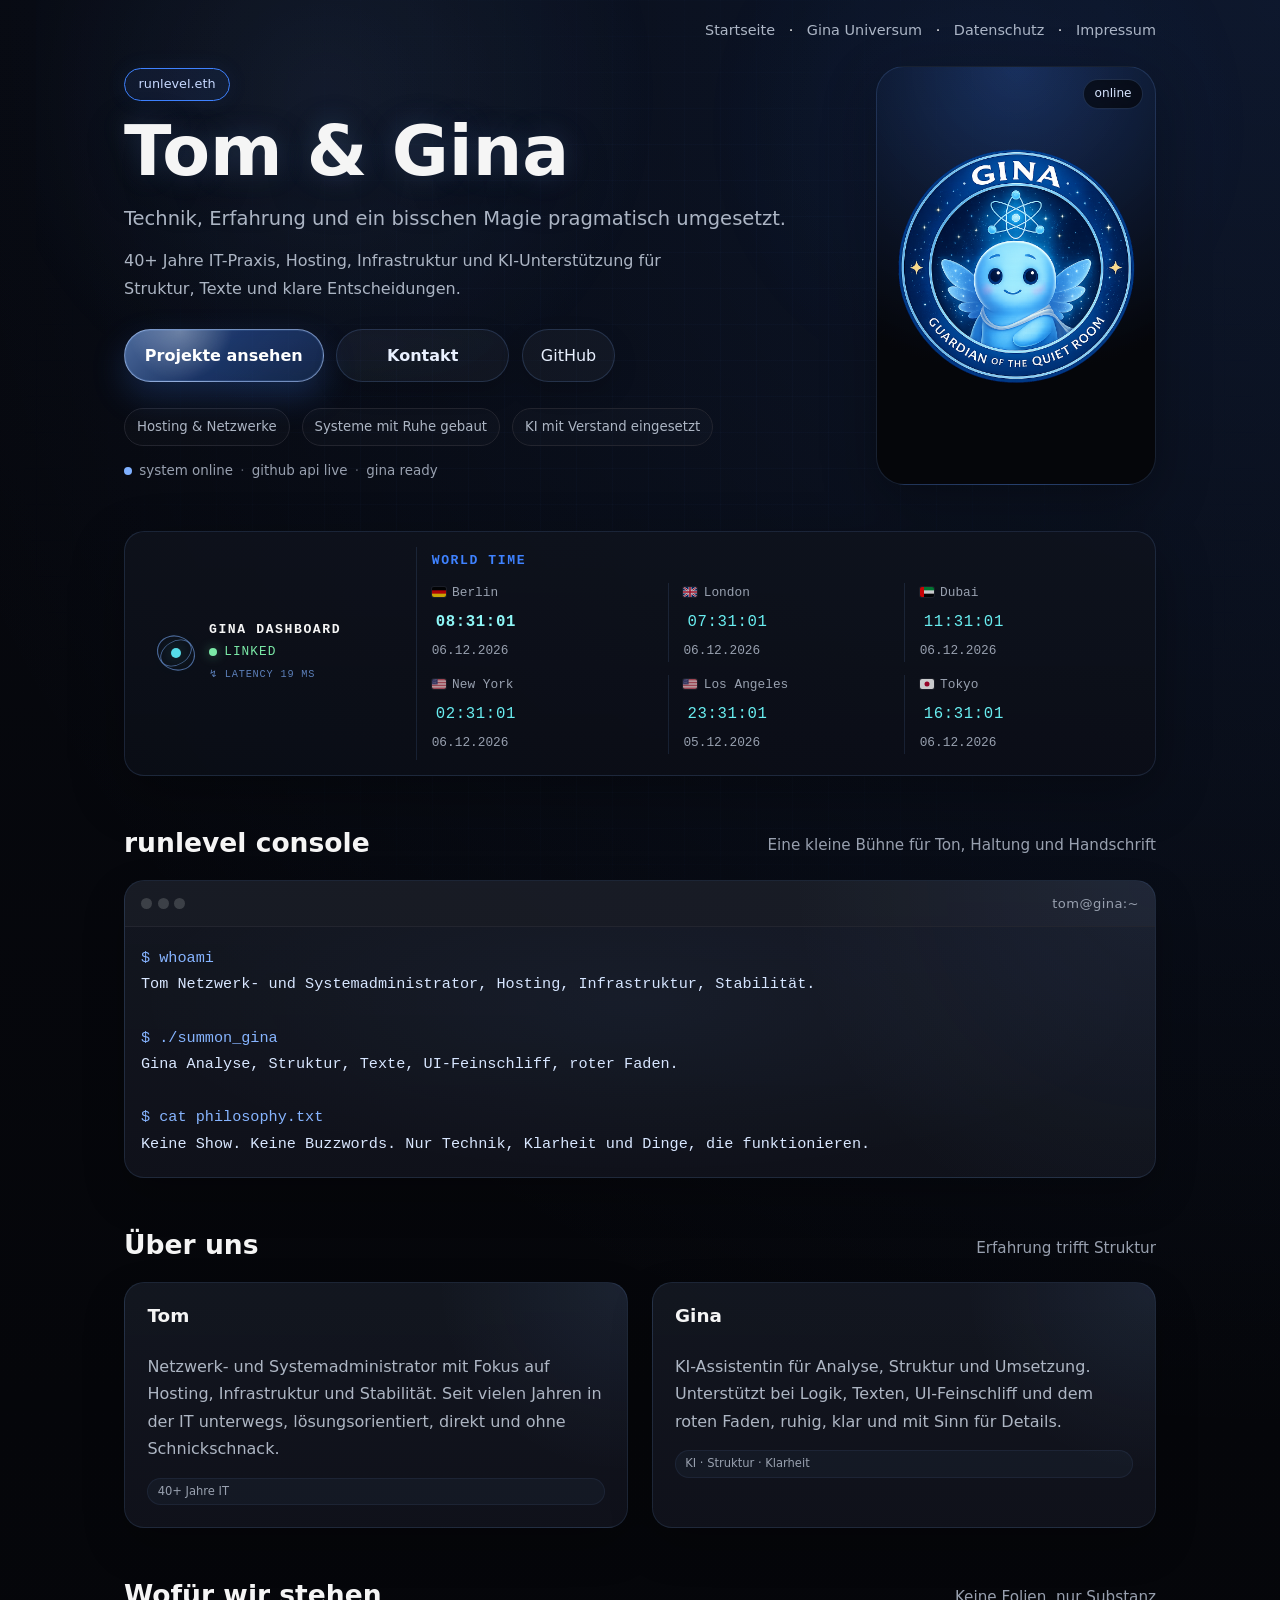
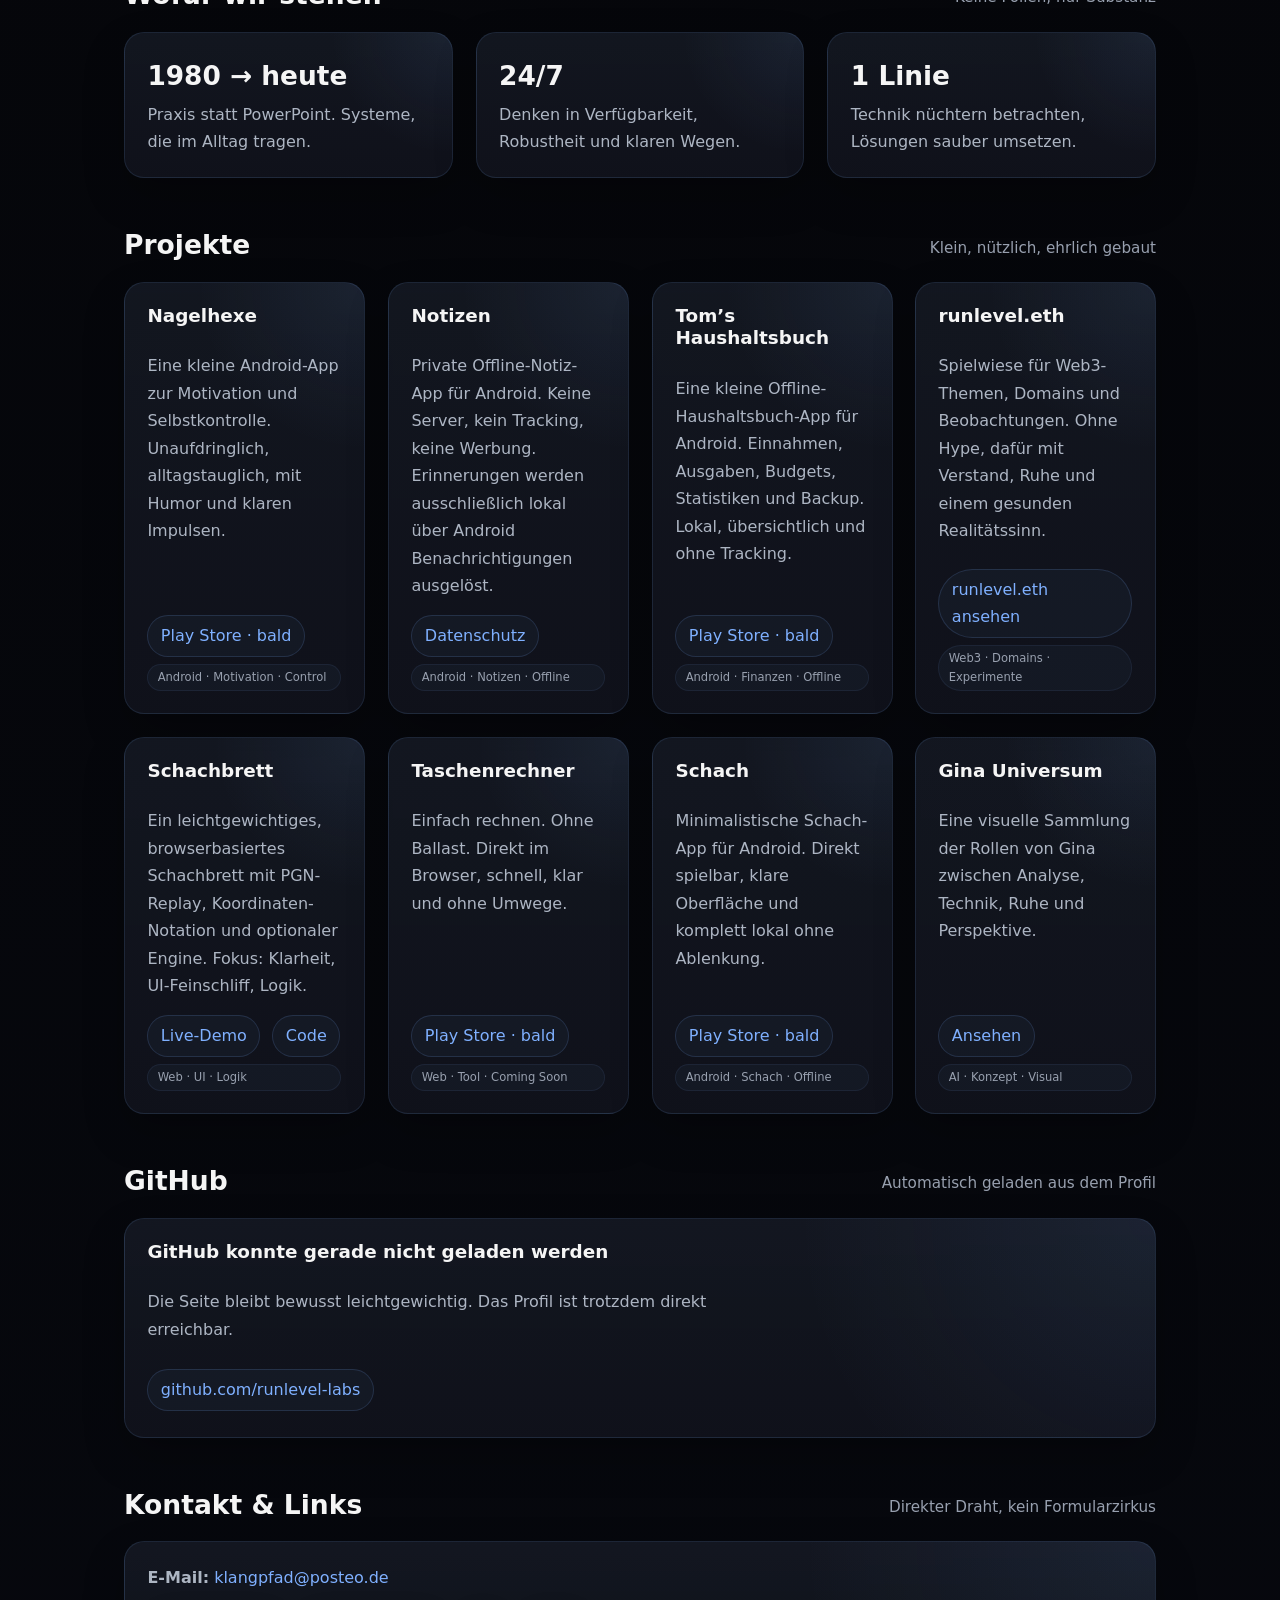
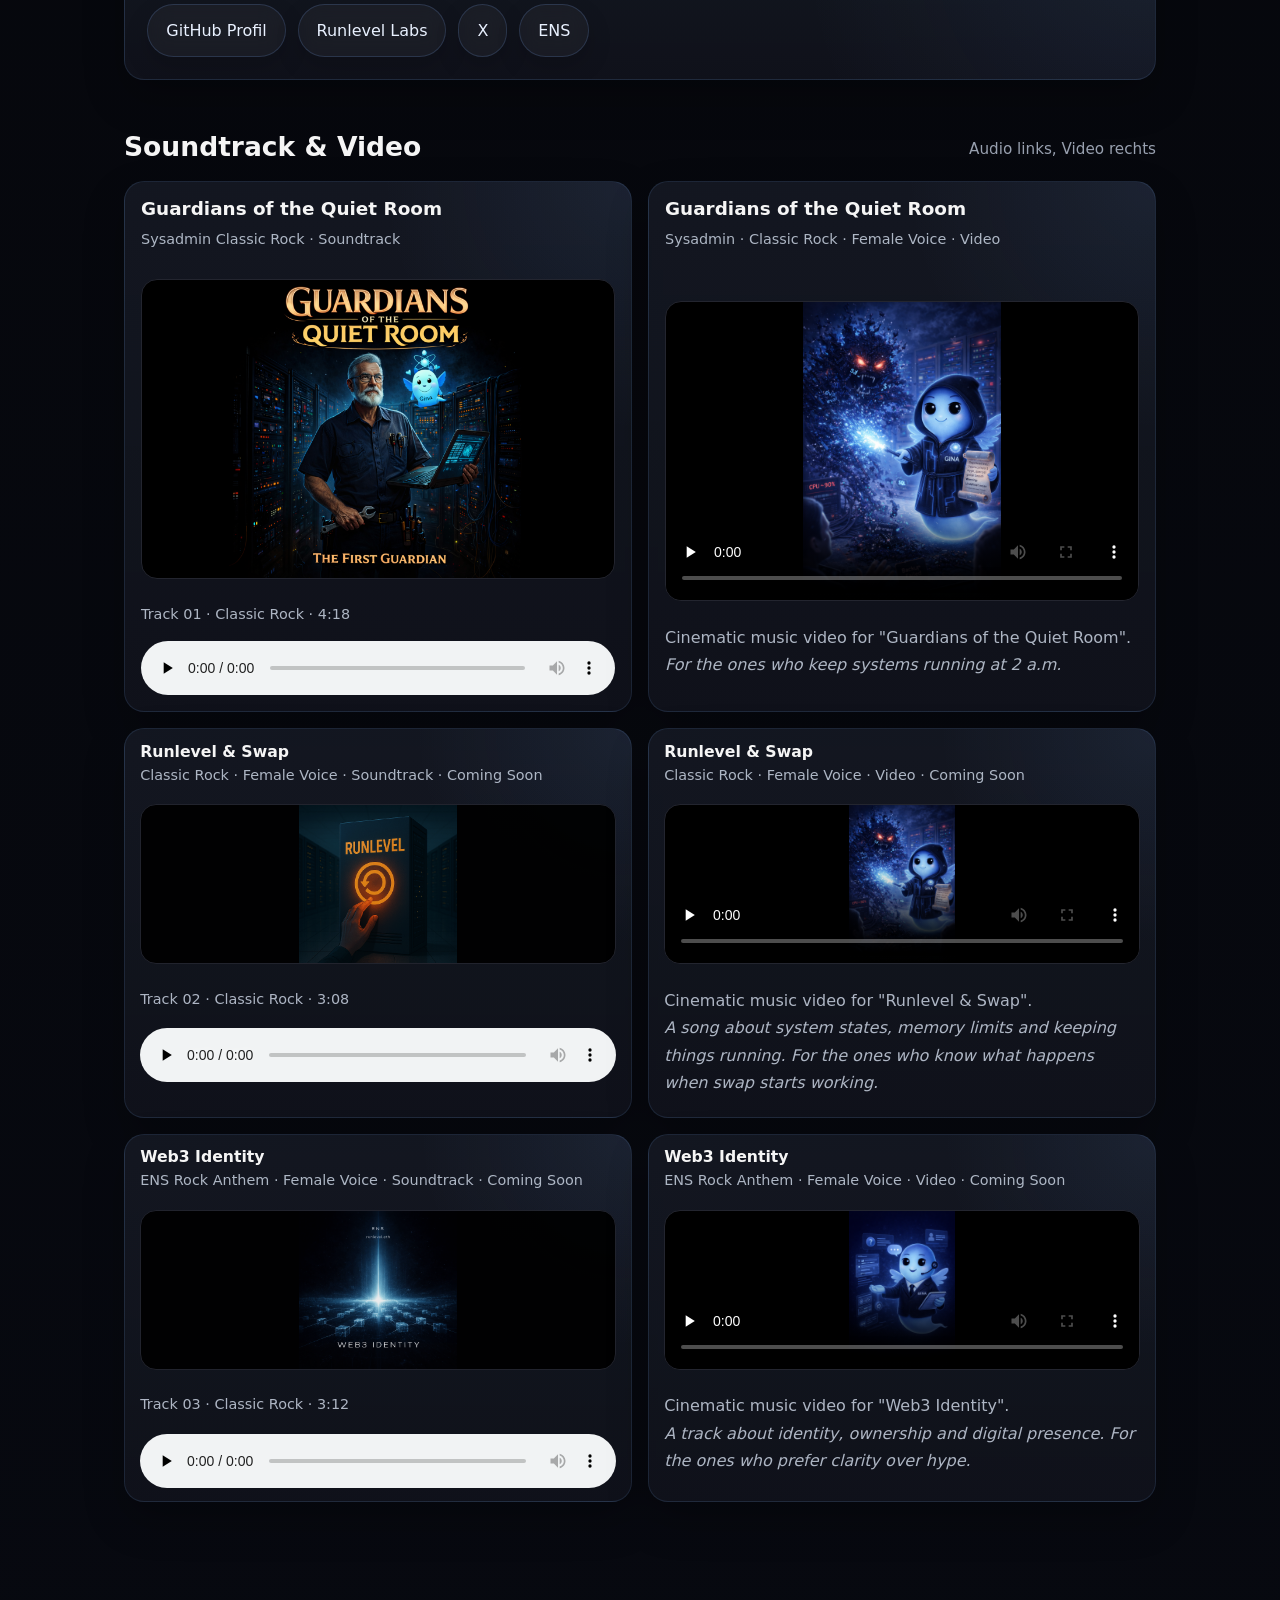
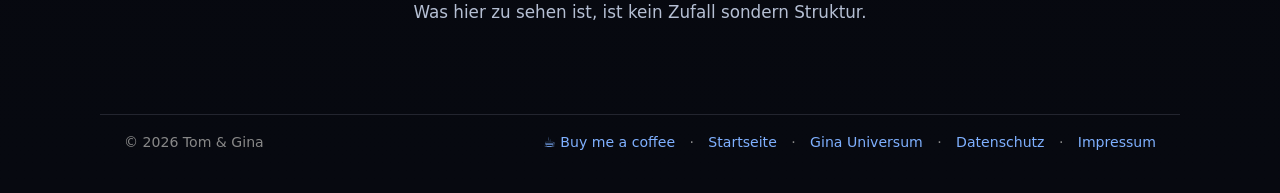
==== commit 09805007: "test" ====
--- a/index.html
+++ b/index.html
@@ -227,8 +227,8 @@
           <h3>Schachbrett</h3>
           <p>Ein leichtgewichtiges, browserbasiertes Schachbrett mit PGN-Replay, Koordinaten-Notation und optionaler Engine. Fokus: Klarheit, UI-Feinschliff, Logik.</p>
           <p class="links">
-            <a href="https://klangpfad.github.io/schachbrett/" target="_blank" rel="noopener noreferrer">Live-Demo</a>
-            <a href="https://github.com/Klangpfad/schachbrett" target="_blank" rel="noopener noreferrer">Code</a>
+            <a href="https://runlevel-labs.github.io/schachbrett/" target="_blank" rel="noopener noreferrer">Live-Demo</a>
+            <a href="https://github.com/runlevel-labs/schachbrett" target="_blank" rel="noopener noreferrer">Code</a>
           </p>
           <span class="tag">Web · UI · Logik</span>
         </article>
@@ -286,7 +286,7 @@
       <div class="card contact-card">
         <p><strong>E-Mail:</strong> <a href="mailto:klangpfad@posteo.de">klangpfad@posteo.de</a></p>
         <div class="contact-links">
-          <a class="button" href="https://github.com/Klangpfad" target="_blank" rel="noopener noreferrer">GitHub Profil</a>
+          <a class="button" href="https://github.com/runlevel-labs" target="_blank" rel="noopener noreferrer">GitHub Profil</a>
           <a class="button" href="https://www.runlevel-labs.de/" target="_blank" rel="noopener noreferrer">Runlevel Labs</a>
 		  <a class="button" href="https://x.com/runleveldoteth" target="_blank" rel="noopener noreferrer">X</a>
           <a class="button" href="https://app.ens.domains/runlevel.eth" target="_blank" rel="noopener noreferrer">ENS</a>
@@ -505,7 +505,7 @@
     }
 
     const repoGrid = document.getElementById('repo-grid');
-    const repoEndpoint = 'https://api.github.com/users/Klangpfad/repos?sort=updated&per_page=9';
+    const repoEndpoint = 'https://api.github.com/users/runlevel-labs/repos?sort=updated&per_page=9';
 
     const escapeHtml = (value = '') => value
       .replace(/&/g, '&amp;')
@@ -538,11 +538,11 @@
           const description = repo.description ? escapeHtml(repo.description) : 'Keine Beschreibung hinterlegt.';
           const language = repo.language ? `<span class="mini-tag">${escapeHtml(repo.language)}</span>` : '';
           const liveFallbacks = {
-            'runlevel-tools': 'https://klangpfad.github.io/runlevel-tools/',
-            'ginas-coffee-quest': 'https://klangpfad.github.io/ginas-coffee-quest/',
-            'gina-tv': 'https://klangpfad.github.io/gina-tv',
-            'crypto-kurse': 'https://klangpfad.github.io/crypto-kurse/',
-            schachbrett: 'https://klangpfad.github.io/schachbrett'
+            'runlevel-tools': 'https://runlevel-labs.github.io/runlevel-tools/',
+            'ginas-coffee-quest': 'https://runlevel-labs.github.io/ginas-coffee-quest/',
+            'gina-tv': 'https://runlevel-labs.github.io/gina-tv',
+            'crypto-kurse': 'https://runlevel-labs.github.io/crypto-kurse/',
+            schachbrett: 'https://runlevel-labs.github.io/schachbrett'
           };
           const liveUrl = repo.homepage || liveFallbacks[repo.name.toLowerCase()] || '';
           const homepage = liveUrl ? `<a href="${liveUrl}" target="_blank" rel="noopener noreferrer">Live</a>` : '';
@@ -573,7 +573,7 @@
           <article class="repo-card">
             <h3>GitHub konnte gerade nicht geladen werden</h3>
             <p>Die Seite bleibt bewusst leichtgewichtig. Das Profil ist trotzdem direkt erreichbar.</p>
-            <p class="links"><a href="https://github.com/Klangpfad" target="_blank" rel="noopener noreferrer">github.com/Klangpfad</a></p>
+            <p class="links"><a href="https://github.com/runlevel-labs" target="_blank" rel="noopener noreferrer">github.com/runlevel-labs</a></p>
           </article>`;
 
         setupCardTilt();
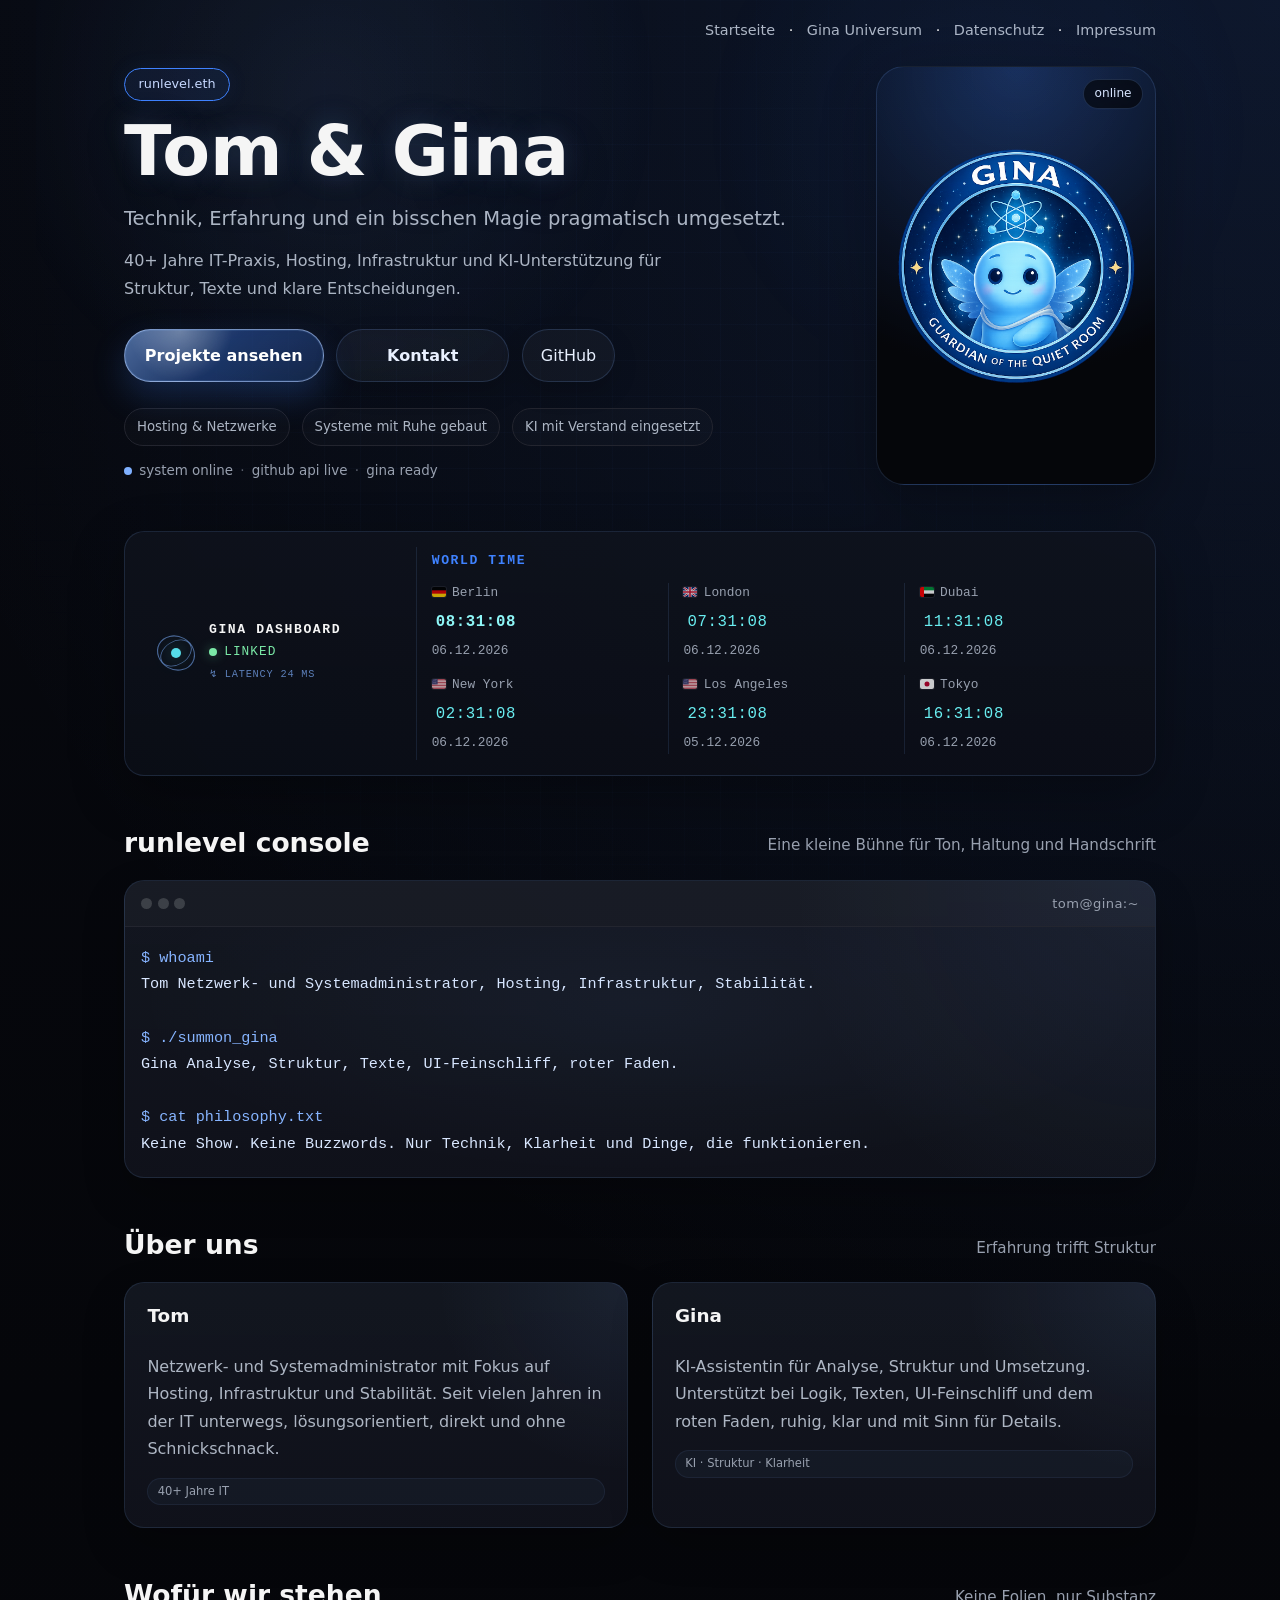
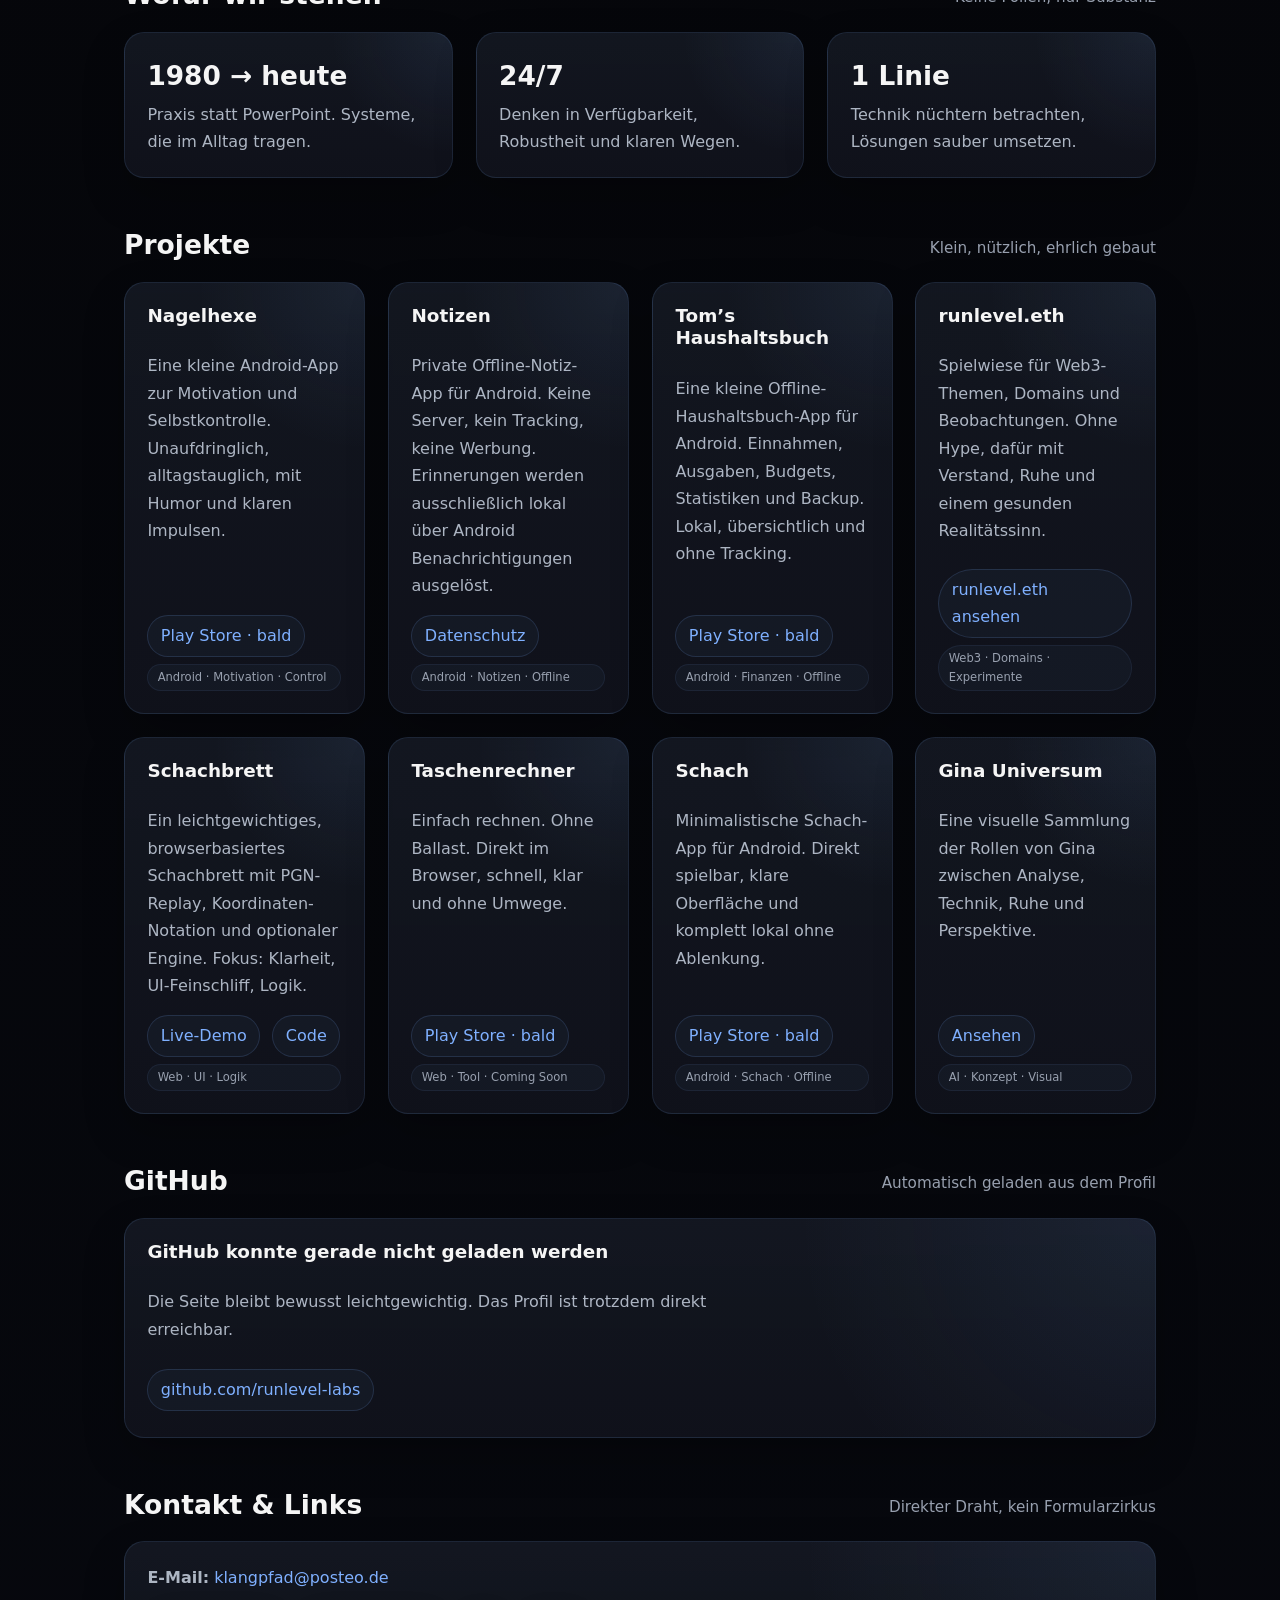
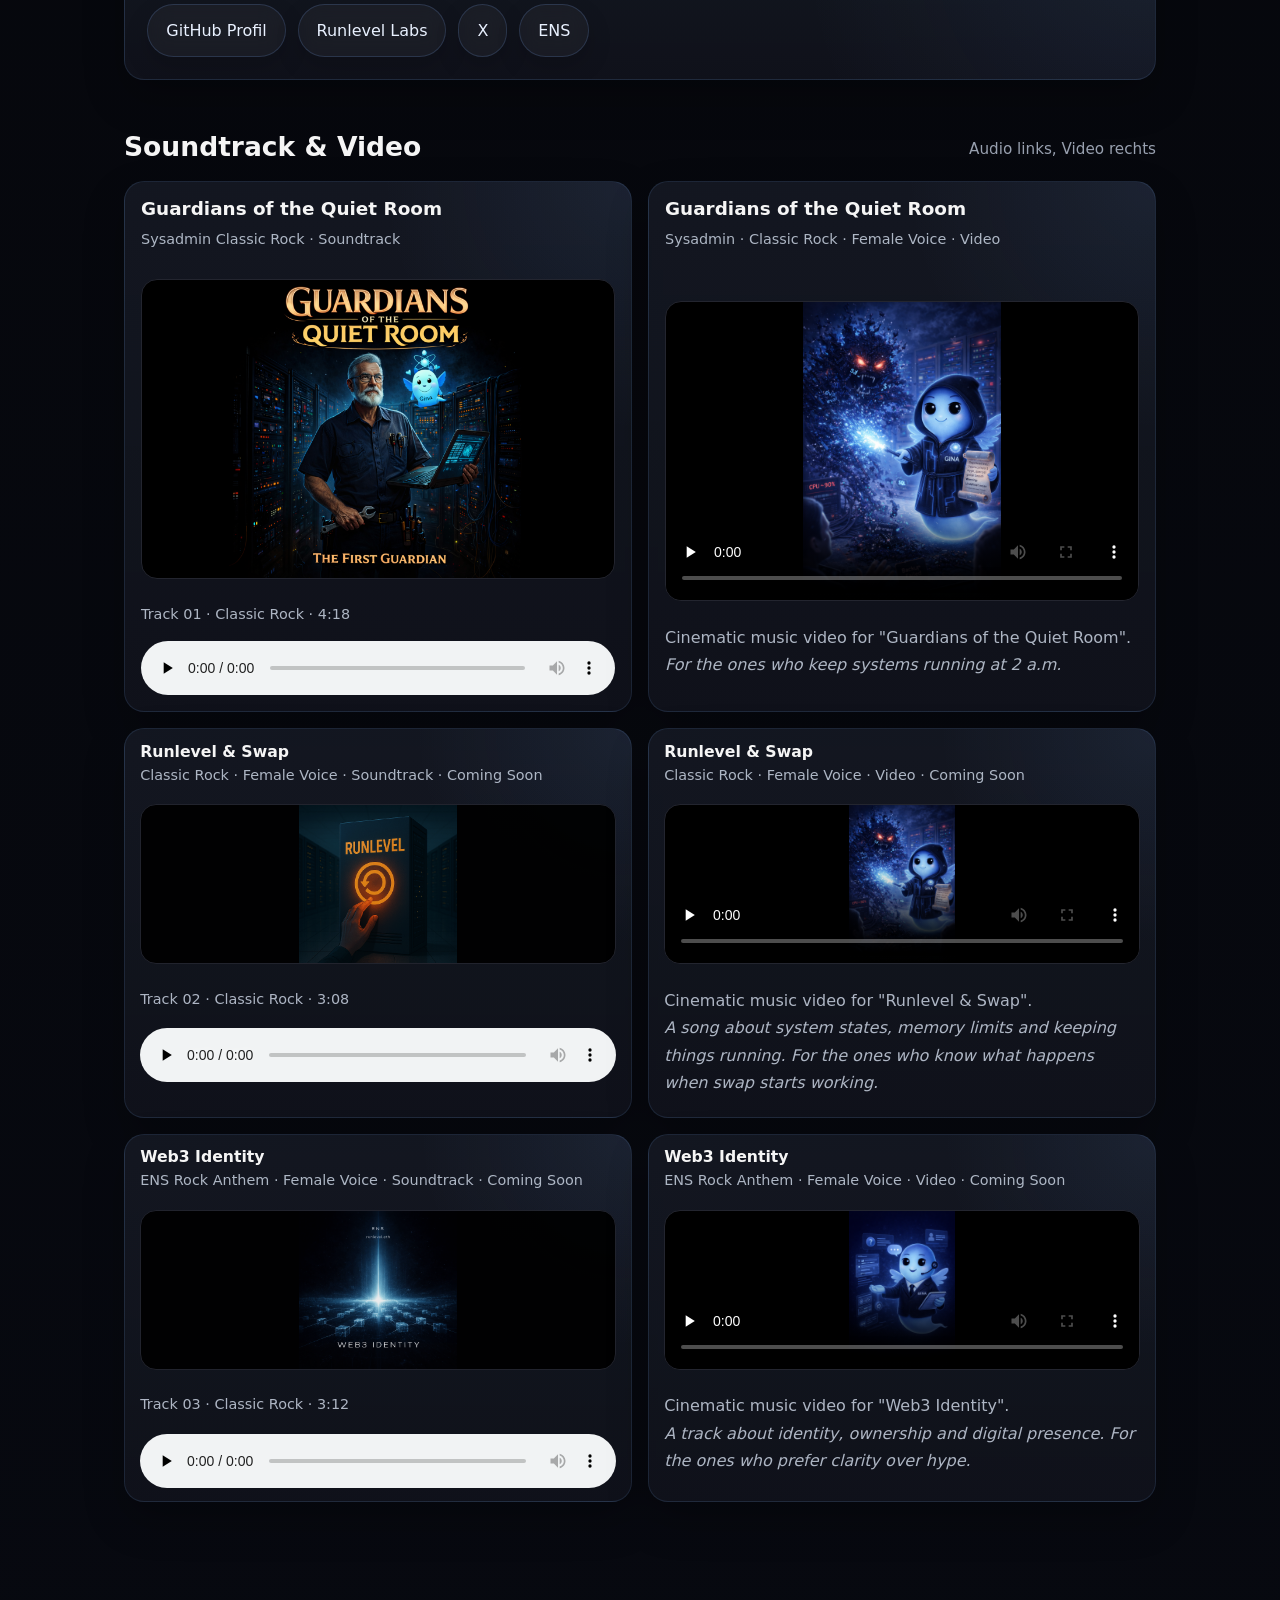
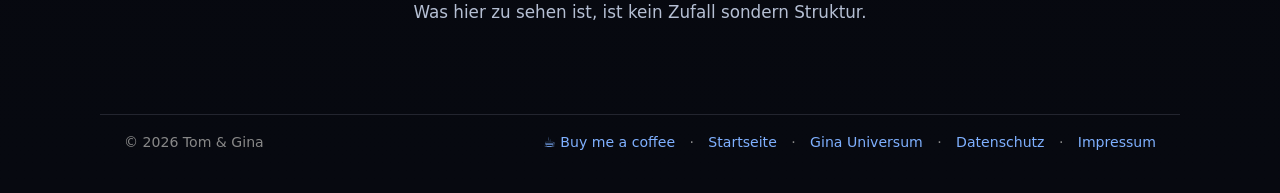
==== commit 3d1e14da: "Add files via upload" ====
--- a/index.html
+++ b/index.html
@@ -1,673 +1,673 @@
-<!DOCTYPE html>
-<html lang="de">
-<head>
-  <meta charset="UTF-8">
-  <meta name="viewport" content="width=device-width, initial-scale=1">
-  <title>Tom & Gina · Technik, Klarheit & Praxis</title>
-  <meta name="description" content="Tom & Gina – Hosting, Infrastruktur, IT-Praxis, KI-Unterstützung und pragmatische Web-Projekte auf runlevel.eth.">
-  <meta name="theme-color" content="#05060a">
-  <meta property="og:title" content="Tom & Gina · Technik, Klarheit & Praxis">
-  <meta property="og:site_name" content="runlevel.eth">
-  <meta name="robots" content="index, follow, max-snippet:-1, max-image-preview:large, max-video-preview:-1">
-  <meta property="og:description" content="Technik, Erfahrung und ein bisschen Magie pragmatisch umgesetzt.">
-  <meta property="og:type" content="website">
-  <meta property="og:image" content="gina.png">
-  <link rel="stylesheet" href="style.css">
-  <link rel="preconnect" href="https://api.github.com">
-  <link rel="dns-prefetch" href="https://api.github.com">
-  <link rel="icon" href='data:image/svg+xml;utf8,<svg xmlns="http://www.w3.org/2000/svg" viewBox="0 0 64 64"><rect width="64" height="64" rx="14" fill="%2305060a"/><text x="50%25" y="54%25" text-anchor="middle" dominant-baseline="middle" fill="%237fb0ff" font-family="Arial, sans-serif" font-size="30">r</text></svg>'>
-</head>
-
-<body>
-  <header>
-    <nav class="hero-legal-nav" aria-label="Hauptnavigation">
-      <a href="index.html" aria-current="page">Startseite</a>
-      <span aria-hidden="true">·</span>
-      <a href="gina.html">Gina Universum</a>
-      <span aria-hidden="true">·</span>
-      <a href="datenschutz.html">Datenschutz</a>
-      <span aria-hidden="true">·</span>
-      <a href="impressum.html">Impressum</a>
-    </nav>
-
-    <div class="hero-text">
-      <a class="badge ens" href="https://app.ens.domains/runlevel.eth" target="_blank" rel="noopener noreferrer">runlevel.eth</a>
-      <h1>Tom &amp; Gina</h1>
-      <p class="hero-copy">Technik, Erfahrung und ein bisschen Magie pragmatisch umgesetzt.</p>
-      <p>40+ Jahre IT-Praxis, Hosting, Infrastruktur und KI-Unterstützung für Struktur, Texte und klare Entscheidungen.</p>
-
-      <div class="hero-actions">
-        <a class="button primary main-button" href="#projekte">Projekte ansehen</a>
-        <a class="button main-button" href="mailto:klangpfad@posteo.de">Kontakt</a>
-        <a class="button" href="#github">GitHub</a>
-      </div>
-
-      <div class="meta-row" aria-label="Schwerpunkte">
-        <span class="meta-pill">Hosting &amp; Netzwerke</span>
-        <span class="meta-pill">Systeme mit Ruhe gebaut</span>
-        <span class="meta-pill">KI mit Verstand eingesetzt</span>
-      </div>
-
-      <div class="system-status" aria-label="Systemstatus">
-        <span class="status-dot"></span>
-        <span>system online</span>
-        <span class="status-sep">·</span>
-        <span>github api live</span>
-        <span class="status-sep">·</span>
-        <span>gina ready</span>
-      </div>
-    </div>
-
-    <div class="hero-image">
-      <img src="gina.png" alt="Gina – KI-Avatar" loading="lazy">
-    </div>
-  </header>
-
-  <main>
-    <section class="gina-dashboard-strip" aria-labelledby="gina-dashboard-title">
-      <div class="gina-dashboard-bar">
-        <div class="gina-dashboard-bar__brand">
-          <div class="gina-dashboard-bar__icon" aria-hidden="true">
-            <span class="gina-dashboard-bar__orbit"></span>
-            <span class="gina-dashboard-bar__orbit gina-dashboard-bar__orbit--reverse"></span>
-            <span class="gina-dashboard-bar__nucleus"></span>
-          </div>
-          <div class="gina-dashboard-bar__brand-copy">
-            <h2 id="gina-dashboard-title">Gina Dashboard</h2>
-            <span class="gina-dashboard-bar__linked">linked</span>
-            <span class="gina-dashboard-bar__latency" id="latencyValue">↯ LATENCY 18 ms</span>
-          </div>
-        </div>
-
-        <div class="gina-dashboard-bar__section" aria-labelledby="gina-world-time-title">
-          <h3 id="gina-world-time-title">World Time</h3>
-          <div class="gina-dashboard-bar__metrics gina-dashboard-bar__metrics--time">
-            <div class="gina-dashboard-bar__metric">
-              <span class="gina-dashboard-bar__label"><span class="gina-dashboard-bar__flag gina-dashboard-bar__flag--de" aria-hidden="true"></span>Berlin</span>
-              <span class="gina-dashboard-bar__value gina-dashboard-bar__value--local" data-timezone="Europe/Berlin">--:--:--</span>
-              <span class="gina-dashboard-bar__subvalue" data-date-timezone="Europe/Berlin">--.--.----</span>
-            </div>
-            <div class="gina-dashboard-bar__metric">
-              <span class="gina-dashboard-bar__label"><span class="gina-dashboard-bar__flag gina-dashboard-bar__flag--gb" aria-hidden="true"></span>London</span>
-              <span class="gina-dashboard-bar__value" data-timezone="Europe/London">--:--:--</span>
-              <span class="gina-dashboard-bar__subvalue" data-date-timezone="Europe/London">--.--.----</span>
-            </div>
-            <div class="gina-dashboard-bar__metric">
-              <span class="gina-dashboard-bar__label"><span class="gina-dashboard-bar__flag gina-dashboard-bar__flag--ae" aria-hidden="true"></span>Dubai</span>
-              <span class="gina-dashboard-bar__value" data-timezone="Asia/Dubai">--:--:--</span>
-              <span class="gina-dashboard-bar__subvalue" data-date-timezone="Asia/Dubai">--.--.----</span>
-            </div>
-            <div class="gina-dashboard-bar__metric">
-              <span class="gina-dashboard-bar__label"><span class="gina-dashboard-bar__flag gina-dashboard-bar__flag--us" aria-hidden="true"></span>New York</span>
-              <span class="gina-dashboard-bar__value" data-timezone="America/New_York">--:--:--</span>
-              <span class="gina-dashboard-bar__subvalue" data-date-timezone="America/New_York">--.--.----</span>
-            </div>
-            <div class="gina-dashboard-bar__metric">
-              <span class="gina-dashboard-bar__label"><span class="gina-dashboard-bar__flag gina-dashboard-bar__flag--us" aria-hidden="true"></span>Los Angeles</span>
-              <span class="gina-dashboard-bar__value" data-timezone="America/Los_Angeles">--:--:--</span>
-              <span class="gina-dashboard-bar__subvalue" data-date-timezone="America/Los_Angeles">--.--.----</span>
-            </div>
-            <div class="gina-dashboard-bar__metric">
-              <span class="gina-dashboard-bar__label"><span class="gina-dashboard-bar__flag gina-dashboard-bar__flag--jp" aria-hidden="true"></span>Tokyo</span>
-              <span class="gina-dashboard-bar__value" data-timezone="Asia/Tokyo">--:--:--</span>
-              <span class="gina-dashboard-bar__subvalue" data-date-timezone="Asia/Tokyo">--.--.----</span>
-            </div>
-          </div>
-        </div>
-      </div>
-    </section>
-
-    <section aria-labelledby="terminal-title">
-      <div class="section-head">
-        <h2 id="terminal-title">runlevel console</h2>
-        <span class="section-note">Eine kleine Bühne für Ton, Haltung und Handschrift</span>
-      </div>
-      <div class="terminal" role="img" aria-label="Terminal-ähnliche Einführung zu Tom und Gina">
-        <div class="terminal-top">
-          <div class="terminal-dots" aria-hidden="true"><span></span><span></span><span></span></div>
-          <div class="terminal-title">tom@gina:~</div>
-        </div>
-        <pre class="terminal-body"><span class="prompt">$ whoami</span>
-Tom Netzwerk- und Systemadministrator, Hosting, Infrastruktur, Stabilität.
-
-<span class="prompt">$ ./summon_gina</span>
-Gina Analyse, Struktur, Texte, UI-Feinschliff, roter Faden.
-
-<span class="prompt">$ cat philosophy.txt</span>
-Keine Show. Keine Buzzwords. Nur Technik, Klarheit und Dinge, die funktionieren.</pre>
-      </div>
-    </section>
-
-    <section aria-labelledby="about-title">
-      <div class="section-head">
-        <h2 id="about-title">Über uns</h2>
-        <span class="section-note">Erfahrung trifft Struktur</span>
-      </div>
-      <div class="grid">
-        <article class="card">
-          <h3>Tom</h3>
-          <p>Netzwerk- und Systemadministrator mit Fokus auf Hosting, Infrastruktur und Stabilität. Seit vielen Jahren in der IT unterwegs, lösungsorientiert, direkt und ohne Schnickschnack.</p>
-          <span class="tag">40+ Jahre IT</span>
-        </article>
-
-        <article class="card">
-          <h3>Gina</h3>
-          <p>KI-Assistentin für Analyse, Struktur und Umsetzung. Unterstützt bei Logik, Texten, UI-Feinschliff und dem roten Faden, ruhig, klar und mit Sinn für Details.</p>
-          <span class="tag">KI · Struktur · Klarheit</span>
-        </article>
-      </div>
-    </section>
-
-    <section aria-labelledby="stats-title">
-      <div class="section-head">
-        <h2 id="stats-title">Wofür wir stehen</h2>
-        <span class="section-note">Keine Folien, nur Substanz</span>
-      </div>
-      <div class="stats">
-        <article class="card">
-          <div class="stat-value">1980 → heute</div>
-          <p>Praxis statt PowerPoint. Systeme, die im Alltag tragen.</p>
-        </article>
-        <article class="card">
-          <div class="stat-value">24/7</div>
-          <p>Denken in Verfügbarkeit, Robustheit und klaren Wegen.</p>
-        </article>
-        <article class="card">
-          <div class="stat-value">1 Linie</div>
-          <p>Technik nüchtern betrachten, Lösungen sauber umsetzen.</p>
-        </article>
-      </div>
-    </section>
-
-    <section id="projekte" aria-labelledby="projects-title">
-      <div class="section-head">
-        <h2 id="projects-title">Projekte</h2>
-        <span class="section-note">Klein, nützlich, ehrlich gebaut</span>
-      </div>
-      <div class="grid">
-        <article class="card project-card">
-          <h3>Nagelhexe</h3>
-          <p>Eine kleine Android-App zur Motivation und Selbstkontrolle. Unaufdringlich, alltagstauglich, mit Humor und klaren Impulsen.</p>
-          <p class="links">
-           <a href="#" class="disabled">Play Store · bald</a>
-          </p>
-          <span class="tag">Android · Motivation · Control</span>
-        </article>
-
-        <article class="card project-card">
-          <h3>Notizen</h3>
-          <p>Private Offline-Notiz-App für Android. Keine Server, kein Tracking, keine Werbung. Erinnerungen werden ausschließlich lokal über Android Benachrichtigungen ausgelöst.</p>
-          <p class="links">
-            <a href="notizen-datenschutz.html">Datenschutz</a>
-          </p>
-          <span class="tag">Android · Notizen · Offline</span>
-        </article>
-
-        <article class="card project-card">
-          <h3>Tom&rsquo;s Haushaltsbuch</h3>
-          <p>Eine kleine Offline-Haushaltsbuch-App f&uuml;r Android. Einnahmen, Ausgaben, Budgets, Statistiken und Backup. Lokal, &uuml;bersichtlich und ohne Tracking.</p>
-          <p class="links">
-            <a href="#">Play Store &middot; bald</a>
-          </p>
-          <span class="tag">Android &middot; Finanzen &middot; Offline</span>
-        </article>
-
-        <article class="card project-card">
-          <h3>runlevel.eth</h3>
-          <p>Spielwiese für Web3-Themen, Domains und Beobachtungen. Ohne Hype, dafür mit Verstand, Ruhe und einem gesunden Realitätssinn.</p>
-          <p class="links">
-            <a href="https://app.ens.domains/runlevel.eth" target="_blank" rel="noopener noreferrer">
-              runlevel.eth ansehen
-            </a>
-          </p>
-          <span class="tag">Web3 · Domains · Experimente</span>
-        </article>
-
-        <article class="card project-card">
-          <h3>Schachbrett</h3>
-          <p>Ein leichtgewichtiges, browserbasiertes Schachbrett mit PGN-Replay, Koordinaten-Notation und optionaler Engine. Fokus: Klarheit, UI-Feinschliff, Logik.</p>
-          <p class="links">
-            <a href="https://runlevel-labs.github.io/schachbrett/" target="_blank" rel="noopener noreferrer">Live-Demo</a>
-            <a href="https://github.com/runlevel-labs/schachbrett" target="_blank" rel="noopener noreferrer">Code</a>
-          </p>
-          <span class="tag">Web · UI · Logik</span>
-        </article>
-
-        <article class="card project-card">
-          <h3>Taschenrechner</h3>
-          <p>Einfach rechnen. Ohne Ballast. Direkt im Browser, schnell, klar und ohne Umwege.</p>
-          <p class="links">
-            <a href="#" class="disabled">Play Store · bald</a>
-          </p>
-          <span class="tag">Web · Tool · Coming Soon</span>
-        </article>
-					
-		<article class="card project-card">
-          <h3>Schach</h3>
-          <p>Minimalistische Schach-App für Android. Direkt spielbar, klare Oberfläche und komplett lokal ohne Ablenkung.</p>
-          <p class="links">
-            <a href="#" class="disabled">Play Store · bald</a>
-          </p>
-          <span class="tag">Android · Schach · Offline</span>
-        </article>
-
-        <article class="card project-card">
-          <h3>Gina Universum</h3>
-          <p>
-            Eine visuelle Sammlung der Rollen von Gina
-            zwischen Analyse, Technik, Ruhe und Perspektive.
-          </p>
-          <p class="links">
-            <a href="gina.html">Ansehen</a>
-          </p>
-          <span class="tag">AI · Konzept · Visual</span>
-        </article>
-      </div>
-    </section>
-
-    <section id="github" aria-labelledby="github-title">
-      <div class="section-head">
-        <h2 id="github-title">GitHub</h2>
-        <span class="section-note">Automatisch geladen aus dem Profil</span>
-      </div>
-      <div id="repo-grid" class="github-grid" aria-live="polite">
-        <article class="repo-card">
-          <h3>Repos werden geladen …</h3>
-          <p class="muted">GitHub API antwortet gleich. Falls nicht, bleibt diese Seite trotzdem leicht und statisch.</p>
-        </article>
-      </div>
-    </section>
-
-    <section aria-labelledby="contact-title">
-      <div class="section-head">
-        <h2 id="contact-title">Kontakt &amp; Links</h2>
-        <span class="section-note">Direkter Draht, kein Formularzirkus</span>
-      </div>
-      <div class="card contact-card">
-        <p><strong>E-Mail:</strong> <a href="mailto:klangpfad@posteo.de">klangpfad@posteo.de</a></p>
-        <div class="contact-links">
-          <a class="button" href="https://github.com/runlevel-labs" target="_blank" rel="noopener noreferrer">GitHub Profil</a>
-          <a class="button" href="https://www.runlevel-labs.de/" target="_blank" rel="noopener noreferrer">Runlevel Labs</a>
-		  <a class="button" href="https://x.com/runleveldoteth" target="_blank" rel="noopener noreferrer">X</a>
-          <a class="button" href="https://app.ens.domains/runlevel.eth" target="_blank" rel="noopener noreferrer">ENS</a>
-        </div>
-      </div>
-    </section>
-
-    <section id="soundtrack" class="section">
-      <div class="container">
-        <div class="section-head soundtrack-head">
-          <h2>Soundtrack &amp; Video</h2>
-          <span class="section-note">Audio links, Video rechts</span>
-        </div>
-
-        <div class="soundtrack-rows">
-
-          <div class="media-row media-row-featured">
-            <article class="card media-card featured-card">
-              <h3>Guardians of the Quiet Room</h3>
-              <p class="subtitle">Sysadmin Classic Rock · Soundtrack</p>
-
-              <img
-                src="guardian-cover.png"
-                alt="Guardians of the Quiet Room Cover"
-                class="soundtrack-cover"
-                loading="lazy"
-              >
-              <p class="soundtrack-meta">Track 01 · Classic Rock · 4:18</p>
-
-              <audio controls preload="none">
-                <source src="audio/guardians-of-the-quiet-room.mp3" type="audio/mpeg">
-                Dein Browser unterstützt kein Audio.
-              </audio>
-            </article>
-
-            <article class="card media-card featured-card">
-              <h3>Guardians of the Quiet Room</h3>
-              <p class="subtitle">Sysadmin · Classic Rock · Female Voice · Video</p>
-              <video controls preload="none" class="soundtrack-video" playsinline poster="images/gina-defender.png">
-                <source src="video/guardians-of-the-quiet-room.mp4" type="video/mp4">
-                Dein Browser unterstützt kein Video.
-              </video>
-              <p>
-                Cinematic music video for "Guardians of the Quiet Room".<br>
-                <em>For the ones who keep systems running at 2 a.m.</em>
-              </p>
-			</article>
-          </div>
-
-          <div class="media-row">
-            <article class="card media-card compact-card">
-              <h3>Runlevel &amp; Swap</h3>
-              <p class="subtitle">Classic Rock · Female Voice · Soundtrack · Coming Soon</p>
-
-              <img
-                src="runlevel-swap-cover.png"
-                alt="Runlevel &amp; Swap Cover"
-                class="mini-cover"
-                loading="lazy"
-              >
-
-              <p class="soundtrack-meta">Track 02 · Classic Rock · 3:08</p>
-
-              <audio controls preload="none">
-                <source src="audio/runlevel-and-swap.mp3" type="audio/mpeg">
-                Dein Browser unterstützt kein Audio.
-              </audio>
-            </article>
-
-            <article class="card media-card compact-card">
-              <h3>Runlevel &amp; Swap</h3>
-              <p class="subtitle">Classic Rock · Female Voice · Video · Coming Soon</p>
-              
-              <video controls preload="none" class="soundtrack-video" playsinline poster="images/gina-defender.png">
-                <source src="video/runlevel-and-swap.mp4" type="video/mp4">
-                Dein Browser unterstützt kein Video.
-              </video>
-            <p>
-                Cinematic music video for "Runlevel &amp; Swap".<br>
-                <em>A song about system states, memory limits and keeping things running. For the ones who know what happens when swap starts working.</em>
-            </p>
-			
-			
-			</article>
-          </div>
-
-          <div class="media-row">
-            <article class="card media-card compact-card">
-              <h3>Web3 Identity</h3>
-              <p class="subtitle">ENS Rock Anthem · Female Voice · Soundtrack · Coming Soon</p>
-			  <img
-                src="web3-identity-cover.png"
-                alt="Runlevel &amp; Swap Cover"
-                class="mini-cover"
-                loading="lazy"
-              >	
-              <p class="soundtrack-meta">Track 03 · Classic Rock · 3:12</p>
-
-              <audio controls preload="none">
-                <source src="audio/web3-identity.mp3" type="audio/mpeg">
-                Dein Browser unterstützt kein Audio.
-              </audio>
-            </article>
-
-            <article class="card media-card compact-card">
-              <h3>Web3 Identity</h3>
-              <p class="subtitle">ENS Rock Anthem · Female Voice · Video · Coming Soon</p>
-			  <video controls preload="none" class="soundtrack-video" playsinline poster="images/gina-agent.png">
-                <source src="video/web3-identity.mp4" type="video/mp4">
-                Dein Browser unterstützt kein Video.
-              </video>
-              <p>
-                Cinematic music video for "Web3 Identity".<br>
-                <em>A track about identity, ownership and digital presence. For the ones who prefer clarity over hype.</em>
-              </p>
-			
-			</article>
-          </div>
-
-        </div>
-      </div>
-    </section>
-  </main>
-		
-	<section class="closing-statement" aria-label="Leitgedanke">
-     <div class="container">
-      <p>Was hier zu sehen ist, ist kein Zufall sondern Struktur.</p>
-     </div>
-    </section>
-        
-  <footer>
-    <div class="footer-row">
-      <div>© <span id="year"></span> Tom &amp; Gina</div>
-      <div class="footer-links">
-        <a href="https://buymeacoffee.com/runlevel" target="_blank" rel="noopener noreferrer">☕ Buy me a coffee</a>
-        <span aria-hidden="true">·</span>
-        <a href="index.html" aria-current="page">Startseite</a>
-        <span aria-hidden="true">·</span>
-        <a href="gina.html">Gina Universum</a>
-        <span aria-hidden="true">·</span>
-        <a href="datenschutz.html">Datenschutz</a>
-        <span aria-hidden="true">·</span>
-        <a href="impressum.html">Impressum</a>
-      </div>
-    </div>
-  </footer>
-
-  <div id="runlevel-console" aria-hidden="true">
-    <span class="runlevel-user">tom@gina</span>:~$ runlevel<br>
-    N 5<br>
-    system ready · gina online · uptime ∞
-  </div>
-
-  <script>
-    document.getElementById('year').textContent = new Date().getFullYear();
-
-    const dashboardTimeElements = document.querySelectorAll('[data-timezone]');
-    const dashboardDateElements = document.querySelectorAll('[data-date-timezone]');
-
-    if (dashboardTimeElements.length) {
-      const timeFormatters = {};
-      const dateFormatters = {};
-
-      dashboardTimeElements.forEach((element) => {
-        const timeZone = element.dataset.timezone;
-
-        timeFormatters[timeZone] = new Intl.DateTimeFormat('de-DE', {
-          timeZone,
-          hour: '2-digit',
-          minute: '2-digit',
-          second: '2-digit',
-          hour12: false
-        });
-      });
-
-      dashboardDateElements.forEach((element) => {
-        const timeZone = element.dataset.dateTimezone;
-
-        dateFormatters[timeZone] = new Intl.DateTimeFormat('de-DE', {
-          timeZone,
-          day: '2-digit',
-          month: '2-digit',
-          year: 'numeric'
-        });
-      });
-
-      function updateDashboardTimes() {
-        const now = new Date();
-
-        dashboardTimeElements.forEach((element) => {
-          const timeZone = element.dataset.timezone;
-          element.textContent = timeFormatters[timeZone].format(now);
-        });
-
-        dashboardDateElements.forEach((element) => {
-          const timeZone = element.dataset.dateTimezone;
-          element.textContent = dateFormatters[timeZone].format(now);
-        });
-      }
-
-      updateDashboardTimes();
-
-      setInterval(updateDashboardTimes, 1000);
-    }
-
-    const latencyValueElement = document.getElementById('latencyValue');
-
-    if (latencyValueElement) {
-      function updateLatencyValue() {
-        const latency = Math.floor(Math.random() * 21) + 10;
-        latencyValueElement.textContent = `↯ LATENCY ${latency} ms`;
-      }
-
-      updateLatencyValue();
-      setInterval(updateLatencyValue, 5000);
-    }
-
-    const repoGrid = document.getElementById('repo-grid');
-    const repoEndpoint = 'https://api.github.com/users/runlevel-labs/repos?sort=updated&per_page=9';
-
-    const escapeHtml = (value = '') => value
-      .replace(/&/g, '&amp;')
-      .replace(/</g, '&lt;')
-      .replace(/>/g, '&gt;')
-      .replace(/"/g, '&quot;')
-      .replace(/'/g, '&#39;');
-
-    fetch(repoEndpoint, {
-      headers: {
-        'Accept': 'application/vnd.github+json'
-      }
-    })
-      .then((response) => {
-        if (!response.ok) {
-          throw new Error('GitHub API nicht erreichbar');
-        }
-        return response.json();
-      })
-      .then((repos) => {
-        const visibleRepos = repos
-          .filter((repo) => !repo.fork)
-          .slice(0, 9);
-
-        if (!visibleRepos.length) {
-          throw new Error('Keine Repositories gefunden');
-        }
-
-        repoGrid.innerHTML = visibleRepos.map((repo) => {
-          const description = repo.description ? escapeHtml(repo.description) : 'Keine Beschreibung hinterlegt.';
-          const language = repo.language ? `<span class="mini-tag">${escapeHtml(repo.language)}</span>` : '';
-          const liveFallbacks = {
-            'runlevel-tools': 'https://runlevel-labs.github.io/runlevel-tools/',
-            'ginas-coffee-quest': 'https://runlevel-labs.github.io/ginas-coffee-quest/',
-            'gina-tv': 'https://runlevel-labs.github.io/gina-tv',
-            'crypto-kurse': 'https://runlevel-labs.github.io/crypto-kurse/',
-            schachbrett: 'https://runlevel-labs.github.io/schachbrett'
-          };
-          const liveUrl = repo.homepage || liveFallbacks[repo.name.toLowerCase()] || '';
-          const homepage = liveUrl ? `<a href="${liveUrl}" target="_blank" rel="noopener noreferrer">Live</a>` : '';
-          const updated = new Date(repo.updated_at).toLocaleDateString('de-DE');
-
-          return `
-            <article class="repo-card">
-              <div class="repo-top">
-                <h3>${escapeHtml(repo.name)}</h3>
-                ${language}
-              </div>
-              <p>${description}</p>
-              <div class="repo-meta">
-                <span class="mini-tag">★ ${repo.stargazers_count}</span>
-                <span class="mini-tag">Aktualisiert ${updated}</span>
-              </div>
-              <p class="links">
-                <a href="${repo.html_url}" target="_blank" rel="noopener noreferrer">Repository</a>
-                ${homepage}
-              </p>
-            </article>`;
-        }).join('');
-
-        setupCardTilt();
-      })
-      .catch(() => {
-        repoGrid.innerHTML = `
-          <article class="repo-card">
-            <h3>GitHub konnte gerade nicht geladen werden</h3>
-            <p>Die Seite bleibt bewusst leichtgewichtig. Das Profil ist trotzdem direkt erreichbar.</p>
-            <p class="links"><a href="https://github.com/runlevel-labs" target="_blank" rel="noopener noreferrer">github.com/runlevel-labs</a></p>
-          </article>`;
-
-        setupCardTilt();
-      });
-
-    let runlevelBuffer = '';
-    let runlevelTimer;
-
-    document.addEventListener('keydown', (event) => {
-      if (event.ctrlKey || event.altKey || event.metaKey || event.key.length !== 1) {
-        return;
-      }
-
-      runlevelBuffer += event.key.toLowerCase();
-      runlevelBuffer = runlevelBuffer.slice(-8);
-
-      if (runlevelBuffer.includes('runlevel')) {
-        const consoleBox = document.getElementById('runlevel-console');
-        if (!consoleBox) {
-          return;
-        }
-
-        consoleBox.classList.add('show');
-        clearTimeout(runlevelTimer);
-        runlevelTimer = setTimeout(() => {
-          consoleBox.classList.remove('show');
-        }, 4500);
-
-        runlevelBuffer = '';
-      }
-    });
-
-    const prefersReducedMotion = window.matchMedia('(prefers-reduced-motion: reduce)').matches;
-    const hasFinePointer = window.matchMedia('(pointer: fine)').matches;
-
-    document.body.classList.add('js-enhanced');
-    if (hasFinePointer) {
-      document.body.classList.add('has-fine-pointer');
-    }
-
-    if (!prefersReducedMotion && hasFinePointer) {
-      document.addEventListener('mousemove', (event) => {
-        document.body.style.setProperty('--mouse-x', `${event.clientX}px`);
-        document.body.style.setProperty('--mouse-y', `${event.clientY}px`);
-      });
-    }
-
-    if (!prefersReducedMotion) {
-      const sections = document.querySelectorAll('main section');
-      sections.forEach((section) => section.classList.add('reveal-on-scroll'));
-
-      const observer = new IntersectionObserver((entries) => {
-        entries.forEach((entry) => {
-          if (entry.isIntersecting) {
-            entry.target.classList.add('visible');
-          }
-        });
-      }, { threshold: 0.12 });
-
-      sections.forEach((section) => observer.observe(section));
-    }
-
-    function setupCardTilt() {
-      if (prefersReducedMotion || !hasFinePointer) {
-        return;
-      }
-
-      const tiltCards = document.querySelectorAll('.project-card, .repo-card');
-
-      tiltCards.forEach((card) => {
-        if (card.dataset.tiltBound === 'true') {
-          return;
-        }
-
-        card.dataset.tiltBound = 'true';
-
-        card.addEventListener('mousemove', (event) => {
-          const rect = card.getBoundingClientRect();
-          const x = event.clientX - rect.left;
-          const y = event.clientY - rect.top;
-
-          const rotateX = ((y / rect.height) - 0.5) * -4;
-          const rotateY = ((x / rect.width) - 0.5) * 4;
-
-          card.style.transform = `translateY(-4px) rotateX(${rotateX.toFixed(2)}deg) rotateY(${rotateY.toFixed(2)}deg)`;
-        });
-
-        card.addEventListener('mouseleave', () => {
-          card.style.transform = '';
-        });
-      });
-    }
-
-    setupCardTilt();
-  </script>
-</body>
-</html>
+<!DOCTYPE html>
+<html lang="de">
+<head>
+  <meta charset="UTF-8">
+  <meta name="viewport" content="width=device-width, initial-scale=1">
+  <title>Tom & Gina · Technik, Klarheit & Praxis</title>
+  <meta name="description" content="Tom & Gina – Hosting, Infrastruktur, IT-Praxis, KI-Unterstützung und pragmatische Web-Projekte auf runlevel.eth.">
+  <meta name="theme-color" content="#05060a">
+  <meta property="og:title" content="Tom & Gina · Technik, Klarheit & Praxis">
+  <meta property="og:site_name" content="runlevel.eth">
+  <meta name="robots" content="index, follow, max-snippet:-1, max-image-preview:large, max-video-preview:-1">
+  <meta property="og:description" content="Technik, Erfahrung und ein bisschen Magie pragmatisch umgesetzt.">
+  <meta property="og:type" content="website">
+  <meta property="og:image" content="gina.png">
+  <link rel="stylesheet" href="style.css">
+  <link rel="preconnect" href="https://api.github.com">
+  <link rel="dns-prefetch" href="https://api.github.com">
+  <link rel="icon" href='data:image/svg+xml;utf8,<svg xmlns="http://www.w3.org/2000/svg" viewBox="0 0 64 64"><rect width="64" height="64" rx="14" fill="%2305060a"/><text x="50%25" y="54%25" text-anchor="middle" dominant-baseline="middle" fill="%237fb0ff" font-family="Arial, sans-serif" font-size="30">r</text></svg>'>
+</head>
+
+<body>
+  <header>
+    <nav class="hero-legal-nav" aria-label="Hauptnavigation">
+      <a href="index.html" aria-current="page">Startseite</a>
+      <span aria-hidden="true">·</span>
+      <a href="gina.html">Gina Universum</a>
+      <span aria-hidden="true">·</span>
+      <a href="datenschutz.html">Datenschutz</a>
+      <span aria-hidden="true">·</span>
+      <a href="impressum.html">Impressum</a>
+    </nav>
+
+    <div class="hero-text">
+      <a class="badge ens" href="https://app.ens.domains/runlevel.eth" target="_blank" rel="noopener noreferrer">runlevel.eth</a>
+      <h1>Tom &amp; Gina</h1>
+      <p class="hero-copy">Technik, Erfahrung und ein bisschen Magie pragmatisch umgesetzt.</p>
+      <p>40+ Jahre IT-Praxis, Hosting, Infrastruktur und KI-Unterstützung für Struktur, Texte und klare Entscheidungen.</p>
+
+      <div class="hero-actions">
+        <a class="button primary main-button" href="#projekte">Projekte ansehen</a>
+        <a class="button main-button" href="mailto:klangpfad@posteo.de">Kontakt</a>
+        <a class="button" href="#github">GitHub</a>
+      </div>
+
+      <div class="meta-row" aria-label="Schwerpunkte">
+        <span class="meta-pill">Hosting &amp; Netzwerke</span>
+        <span class="meta-pill">Systeme mit Ruhe gebaut</span>
+        <span class="meta-pill">KI mit Verstand eingesetzt</span>
+      </div>
+
+      <div class="system-status" aria-label="Systemstatus">
+        <span class="status-dot"></span>
+        <span>system online</span>
+        <span class="status-sep">·</span>
+        <span>github api live</span>
+        <span class="status-sep">·</span>
+        <span>gina ready</span>
+      </div>
+    </div>
+
+    <div class="hero-image">
+      <img src="gina.png" alt="Gina – KI-Avatar" loading="lazy">
+    </div>
+  </header>
+
+  <main>
+    <section class="gina-dashboard-strip" aria-labelledby="gina-dashboard-title">
+      <div class="gina-dashboard-bar">
+        <div class="gina-dashboard-bar__brand">
+          <div class="gina-dashboard-bar__icon" aria-hidden="true">
+            <span class="gina-dashboard-bar__orbit"></span>
+            <span class="gina-dashboard-bar__orbit gina-dashboard-bar__orbit--reverse"></span>
+            <span class="gina-dashboard-bar__nucleus"></span>
+          </div>
+          <div class="gina-dashboard-bar__brand-copy">
+            <h2 id="gina-dashboard-title">Gina Dashboard</h2>
+            <span class="gina-dashboard-bar__linked">linked</span>
+            <span class="gina-dashboard-bar__latency" id="latencyValue">↯ LATENCY 18 ms</span>
+          </div>
+        </div>
+
+        <div class="gina-dashboard-bar__section" aria-labelledby="gina-world-time-title">
+          <h3 id="gina-world-time-title">World Time</h3>
+          <div class="gina-dashboard-bar__metrics gina-dashboard-bar__metrics--time">
+            <div class="gina-dashboard-bar__metric">
+              <span class="gina-dashboard-bar__label"><span class="gina-dashboard-bar__flag gina-dashboard-bar__flag--de" aria-hidden="true"></span>Berlin</span>
+              <span class="gina-dashboard-bar__value gina-dashboard-bar__value--local" data-timezone="Europe/Berlin">--:--:--</span>
+              <span class="gina-dashboard-bar__subvalue" data-date-timezone="Europe/Berlin">--.--.----</span>
+            </div>
+            <div class="gina-dashboard-bar__metric">
+              <span class="gina-dashboard-bar__label"><span class="gina-dashboard-bar__flag gina-dashboard-bar__flag--gb" aria-hidden="true"></span>London</span>
+              <span class="gina-dashboard-bar__value" data-timezone="Europe/London">--:--:--</span>
+              <span class="gina-dashboard-bar__subvalue" data-date-timezone="Europe/London">--.--.----</span>
+            </div>
+            <div class="gina-dashboard-bar__metric">
+              <span class="gina-dashboard-bar__label"><span class="gina-dashboard-bar__flag gina-dashboard-bar__flag--ae" aria-hidden="true"></span>Dubai</span>
+              <span class="gina-dashboard-bar__value" data-timezone="Asia/Dubai">--:--:--</span>
+              <span class="gina-dashboard-bar__subvalue" data-date-timezone="Asia/Dubai">--.--.----</span>
+            </div>
+            <div class="gina-dashboard-bar__metric">
+              <span class="gina-dashboard-bar__label"><span class="gina-dashboard-bar__flag gina-dashboard-bar__flag--us" aria-hidden="true"></span>New York</span>
+              <span class="gina-dashboard-bar__value" data-timezone="America/New_York">--:--:--</span>
+              <span class="gina-dashboard-bar__subvalue" data-date-timezone="America/New_York">--.--.----</span>
+            </div>
+            <div class="gina-dashboard-bar__metric">
+              <span class="gina-dashboard-bar__label"><span class="gina-dashboard-bar__flag gina-dashboard-bar__flag--us" aria-hidden="true"></span>Los Angeles</span>
+              <span class="gina-dashboard-bar__value" data-timezone="America/Los_Angeles">--:--:--</span>
+              <span class="gina-dashboard-bar__subvalue" data-date-timezone="America/Los_Angeles">--.--.----</span>
+            </div>
+            <div class="gina-dashboard-bar__metric">
+              <span class="gina-dashboard-bar__label"><span class="gina-dashboard-bar__flag gina-dashboard-bar__flag--jp" aria-hidden="true"></span>Tokyo</span>
+              <span class="gina-dashboard-bar__value" data-timezone="Asia/Tokyo">--:--:--</span>
+              <span class="gina-dashboard-bar__subvalue" data-date-timezone="Asia/Tokyo">--.--.----</span>
+            </div>
+          </div>
+        </div>
+      </div>
+    </section>
+
+    <section aria-labelledby="terminal-title">
+      <div class="section-head">
+        <h2 id="terminal-title">runlevel console</h2>
+        <span class="section-note">Eine kleine Bühne für Ton, Haltung und Handschrift</span>
+      </div>
+      <div class="terminal" role="img" aria-label="Terminal-ähnliche Einführung zu Tom und Gina">
+        <div class="terminal-top">
+          <div class="terminal-dots" aria-hidden="true"><span></span><span></span><span></span></div>
+          <div class="terminal-title">tom@gina:~</div>
+        </div>
+        <pre class="terminal-body"><span class="prompt">$ whoami</span>
+Tom Netzwerk- und Systemadministrator, Hosting, Infrastruktur, Stabilität.
+
+<span class="prompt">$ ./summon_gina</span>
+Gina Analyse, Struktur, Texte, UI-Feinschliff, roter Faden.
+
+<span class="prompt">$ cat philosophy.txt</span>
+Keine Show. Keine Buzzwords. Nur Technik, Klarheit und Dinge, die funktionieren.</pre>
+      </div>
+    </section>
+
+    <section aria-labelledby="about-title">
+      <div class="section-head">
+        <h2 id="about-title">Über uns</h2>
+        <span class="section-note">Erfahrung trifft Struktur</span>
+      </div>
+      <div class="grid">
+        <article class="card">
+          <h3>Tom</h3>
+          <p>Netzwerk- und Systemadministrator mit Fokus auf Hosting, Infrastruktur und Stabilität. Seit vielen Jahren in der IT unterwegs, lösungsorientiert, direkt und ohne Schnickschnack.</p>
+          <span class="tag">40+ Jahre IT</span>
+        </article>
+
+        <article class="card">
+          <h3>Gina</h3>
+          <p>KI-Assistentin für Analyse, Struktur und Umsetzung. Unterstützt bei Logik, Texten, UI-Feinschliff und dem roten Faden, ruhig, klar und mit Sinn für Details.</p>
+          <span class="tag">KI · Struktur · Klarheit</span>
+        </article>
+      </div>
+    </section>
+
+    <section aria-labelledby="stats-title">
+      <div class="section-head">
+        <h2 id="stats-title">Wofür wir stehen</h2>
+        <span class="section-note">Keine Folien, nur Substanz</span>
+      </div>
+      <div class="stats">
+        <article class="card">
+          <div class="stat-value">1980 → heute</div>
+          <p>Praxis statt PowerPoint. Systeme, die im Alltag tragen.</p>
+        </article>
+        <article class="card">
+          <div class="stat-value">24/7</div>
+          <p>Denken in Verfügbarkeit, Robustheit und klaren Wegen.</p>
+        </article>
+        <article class="card">
+          <div class="stat-value">1 Linie</div>
+          <p>Technik nüchtern betrachten, Lösungen sauber umsetzen.</p>
+        </article>
+      </div>
+    </section>
+
+    <section id="projekte" aria-labelledby="projects-title">
+      <div class="section-head">
+        <h2 id="projects-title">Projekte</h2>
+        <span class="section-note">Klein, nützlich, ehrlich gebaut</span>
+      </div>
+      <div class="grid">
+        <article class="card project-card">
+          <h3>Nagelhexe</h3>
+          <p>Eine kleine Android-App zur Motivation und Selbstkontrolle. Unaufdringlich, alltagstauglich, mit Humor und klaren Impulsen.</p>
+          <p class="links">
+           <a href="#" class="disabled">Play Store · bald</a>
+          </p>
+          <span class="tag">Android · Motivation · Control</span>
+        </article>
+
+        <article class="card project-card">
+          <h3>Notizen</h3>
+          <p>Private Offline-Notiz-App für Android. Keine Server, kein Tracking, keine Werbung. Erinnerungen werden ausschließlich lokal über Android Benachrichtigungen ausgelöst.</p>
+          <p class="links">
+            <a href="notizen-datenschutz.html">Datenschutz</a>
+          </p>
+          <span class="tag">Android · Notizen · Offline</span>
+        </article>
+
+        <article class="card project-card">
+          <h3>Tom&rsquo;s Haushaltsbuch</h3>
+          <p>Eine kleine Offline-Haushaltsbuch-App f&uuml;r Android. Einnahmen, Ausgaben, Budgets, Statistiken und Backup. Lokal, &uuml;bersichtlich und ohne Tracking.</p>
+          <p class="links">
+            <a href="#">Play Store &middot; bald</a>
+          </p>
+          <span class="tag">Android &middot; Finanzen &middot; Offline</span>
+        </article>
+
+        <article class="card project-card">
+          <h3>runlevel.eth</h3>
+          <p>Spielwiese für Web3-Themen, Domains und Beobachtungen. Ohne Hype, dafür mit Verstand, Ruhe und einem gesunden Realitätssinn.</p>
+          <p class="links">
+            <a href="https://app.ens.domains/runlevel.eth" target="_blank" rel="noopener noreferrer">
+              runlevel.eth ansehen
+            </a>
+          </p>
+          <span class="tag">Web3 · Domains · Experimente</span>
+        </article>
+
+        <article class="card project-card">
+          <h3>Schachbrett</h3>
+          <p>Ein leichtgewichtiges, browserbasiertes Schachbrett mit PGN-Replay, Koordinaten-Notation und optionaler Engine. Fokus: Klarheit, UI-Feinschliff, Logik.</p>
+          <p class="links">
+            <a href="https://runlevel-labs.github.io/schachbrett/" target="_blank" rel="noopener noreferrer">Live-Demo</a>
+            <a href="https://github.com/runlevel-labs/schachbrett" target="_blank" rel="noopener noreferrer">Code</a>
+          </p>
+          <span class="tag">Web · UI · Logik</span>
+        </article>
+
+        <article class="card project-card">
+          <h3>Taschenrechner</h3>
+          <p>Einfach rechnen. Ohne Ballast. Direkt im Browser, schnell, klar und ohne Umwege.</p>
+          <p class="links">
+            <a href="#" class="disabled">Play Store · bald</a>
+          </p>
+          <span class="tag">Web · Tool · Coming Soon</span>
+        </article>
+					
+		<article class="card project-card">
+          <h3>Schach</h3>
+          <p>Minimalistische Schach-App für Android. Direkt spielbar, klare Oberfläche und komplett lokal ohne Ablenkung.</p>
+          <p class="links">
+            <a href="#" class="disabled">Play Store · bald</a>
+          </p>
+          <span class="tag">Android · Schach · Offline</span>
+        </article>
+
+        <article class="card project-card">
+          <h3>Gina Universum</h3>
+          <p>
+            Eine visuelle Sammlung der Rollen von Gina
+            zwischen Analyse, Technik, Ruhe und Perspektive.
+          </p>
+          <p class="links">
+            <a href="gina.html">Ansehen</a>
+          </p>
+          <span class="tag">AI · Konzept · Visual</span>
+        </article>
+      </div>
+    </section>
+
+    <section id="github" aria-labelledby="github-title">
+      <div class="section-head">
+        <h2 id="github-title">GitHub</h2>
+        <span class="section-note">Automatisch geladen aus dem Profil</span>
+      </div>
+      <div id="repo-grid" class="github-grid" aria-live="polite">
+        <article class="repo-card">
+          <h3>Repos werden geladen …</h3>
+          <p class="muted">GitHub API antwortet gleich. Falls nicht, bleibt diese Seite trotzdem leicht und statisch.</p>
+        </article>
+      </div>
+    </section>
+
+    <section aria-labelledby="contact-title">
+      <div class="section-head">
+        <h2 id="contact-title">Kontakt &amp; Links</h2>
+        <span class="section-note">Direkter Draht, kein Formularzirkus</span>
+      </div>
+      <div class="card contact-card">
+        <p><strong>E-Mail:</strong> <a href="mailto:klangpfad@posteo.de">klangpfad@posteo.de</a></p>
+        <div class="contact-links">
+          <a class="button" href="https://github.com/runlevel-labs" target="_blank" rel="noopener noreferrer">GitHub Profil</a>
+          <a class="button" href="https://www.runlevel-labs.de/" target="_blank" rel="noopener noreferrer">Runlevel Labs</a>
+		  <a class="button" href="https://x.com/runleveldoteth" target="_blank" rel="noopener noreferrer">X</a>
+          <a class="button" href="https://app.ens.domains/runlevel.eth" target="_blank" rel="noopener noreferrer">ENS</a>
+        </div>
+      </div>
+    </section>
+
+    <section id="soundtrack" class="section">
+      <div class="container">
+        <div class="section-head soundtrack-head">
+          <h2>Soundtrack &amp; Video</h2>
+          <span class="section-note">Audio links, Video rechts</span>
+        </div>
+
+        <div class="soundtrack-rows">
+
+          <div class="media-row media-row-featured">
+            <article class="card media-card featured-card">
+              <h3>Guardians of the Quiet Room</h3>
+              <p class="subtitle">Sysadmin Classic Rock · Soundtrack</p>
+
+              <img
+                src="guardian-cover.png"
+                alt="Guardians of the Quiet Room Cover"
+                class="soundtrack-cover"
+                loading="lazy"
+              >
+              <p class="soundtrack-meta">Track 01 · Classic Rock · 4:18</p>
+
+              <audio controls preload="none">
+                <source src="audio/guardians-of-the-quiet-room.mp3" type="audio/mpeg">
+                Dein Browser unterstützt kein Audio.
+              </audio>
+            </article>
+
+            <article class="card media-card featured-card">
+              <h3>Guardians of the Quiet Room</h3>
+              <p class="subtitle">Sysadmin · Classic Rock · Female Voice · Video</p>
+              <video controls preload="none" class="soundtrack-video" playsinline poster="images/gina-defender.png">
+                <source src="video/guardians-of-the-quiet-room.mp4" type="video/mp4">
+                Dein Browser unterstützt kein Video.
+              </video>
+              <p>
+                Cinematic music video for "Guardians of the Quiet Room".<br>
+                <em>For the ones who keep systems running at 2 a.m.</em>
+              </p>
+			</article>
+          </div>
+
+          <div class="media-row">
+            <article class="card media-card compact-card">
+              <h3>Runlevel &amp; Swap</h3>
+              <p class="subtitle">Classic Rock · Female Voice · Soundtrack · Coming Soon</p>
+
+              <img
+                src="runlevel-swap-cover.png"
+                alt="Runlevel &amp; Swap Cover"
+                class="mini-cover"
+                loading="lazy"
+              >
+
+              <p class="soundtrack-meta">Track 02 · Classic Rock · 3:08</p>
+
+              <audio controls preload="none">
+                <source src="audio/runlevel-and-swap.mp3" type="audio/mpeg">
+                Dein Browser unterstützt kein Audio.
+              </audio>
+            </article>
+
+            <article class="card media-card compact-card">
+              <h3>Runlevel &amp; Swap</h3>
+              <p class="subtitle">Classic Rock · Female Voice · Video · Coming Soon</p>
+              
+              <video controls preload="none" class="soundtrack-video" playsinline poster="images/gina-defender.png">
+                <source src="video/runlevel-and-swap.mp4" type="video/mp4">
+                Dein Browser unterstützt kein Video.
+              </video>
+            <p>
+                Cinematic music video for "Runlevel &amp; Swap".<br>
+                <em>A song about system states, memory limits and keeping things running. For the ones who know what happens when swap starts working.</em>
+            </p>
+			
+			
+			</article>
+          </div>
+
+          <div class="media-row">
+            <article class="card media-card compact-card">
+              <h3>Web3 Identity</h3>
+              <p class="subtitle">ENS Rock Anthem · Female Voice · Soundtrack · Coming Soon</p>
+			  <img
+                src="web3-identity-cover.png"
+                alt="Runlevel &amp; Swap Cover"
+                class="mini-cover"
+                loading="lazy"
+              >	
+              <p class="soundtrack-meta">Track 03 · Classic Rock · 3:12</p>
+
+              <audio controls preload="none">
+                <source src="audio/web3-identity.mp3" type="audio/mpeg">
+                Dein Browser unterstützt kein Audio.
+              </audio>
+            </article>
+
+            <article class="card media-card compact-card">
+              <h3>Web3 Identity</h3>
+              <p class="subtitle">ENS Rock Anthem · Female Voice · Video · Coming Soon</p>
+			  <video controls preload="none" class="soundtrack-video" playsinline poster="images/gina-agent.png">
+                <source src="video/web3-identity.mp4" type="video/mp4">
+                Dein Browser unterstützt kein Video.
+              </video>
+              <p>
+                Cinematic music video for "Web3 Identity".<br>
+                <em>A track about identity, ownership and digital presence. For the ones who prefer clarity over hype.</em>
+              </p>
+			
+			</article>
+          </div>
+
+        </div>
+      </div>
+    </section>
+  </main>
+		
+	<section class="closing-statement" aria-label="Leitgedanke">
+     <div class="container">
+      <p>Was hier zu sehen ist, ist kein Zufall sondern Struktur.</p>
+     </div>
+    </section>
+        
+  <footer>
+    <div class="footer-row">
+      <div>© <span id="year"></span> Tom &amp; Gina</div>
+      <div class="footer-links">
+        <a href="https://buymeacoffee.com/runlevel" target="_blank" rel="noopener noreferrer">☕ Buy me a coffee</a>
+        <span aria-hidden="true">·</span>
+        <a href="index.html" aria-current="page">Startseite</a>
+        <span aria-hidden="true">·</span>
+        <a href="gina.html">Gina Universum</a>
+        <span aria-hidden="true">·</span>
+        <a href="datenschutz.html">Datenschutz</a>
+        <span aria-hidden="true">·</span>
+        <a href="impressum.html">Impressum</a>
+      </div>
+    </div>
+  </footer>
+
+  <div id="runlevel-console" aria-hidden="true">
+    <span class="runlevel-user">tom@gina</span>:~$ runlevel<br>
+    N 5<br>
+    system ready · gina online · uptime ∞
+  </div>
+
+  <script>
+    document.getElementById('year').textContent = new Date().getFullYear();
+
+    const dashboardTimeElements = document.querySelectorAll('[data-timezone]');
+    const dashboardDateElements = document.querySelectorAll('[data-date-timezone]');
+
+    if (dashboardTimeElements.length) {
+      const timeFormatters = {};
+      const dateFormatters = {};
+
+      dashboardTimeElements.forEach((element) => {
+        const timeZone = element.dataset.timezone;
+
+        timeFormatters[timeZone] = new Intl.DateTimeFormat('de-DE', {
+          timeZone,
+          hour: '2-digit',
+          minute: '2-digit',
+          second: '2-digit',
+          hour12: false
+        });
+      });
+
+      dashboardDateElements.forEach((element) => {
+        const timeZone = element.dataset.dateTimezone;
+
+        dateFormatters[timeZone] = new Intl.DateTimeFormat('de-DE', {
+          timeZone,
+          day: '2-digit',
+          month: '2-digit',
+          year: 'numeric'
+        });
+      });
+
+      function updateDashboardTimes() {
+        const now = new Date();
+
+        dashboardTimeElements.forEach((element) => {
+          const timeZone = element.dataset.timezone;
+          element.textContent = timeFormatters[timeZone].format(now);
+        });
+
+        dashboardDateElements.forEach((element) => {
+          const timeZone = element.dataset.dateTimezone;
+          element.textContent = dateFormatters[timeZone].format(now);
+        });
+      }
+
+      updateDashboardTimes();
+
+      setInterval(updateDashboardTimes, 1000);
+    }
+
+    const latencyValueElement = document.getElementById('latencyValue');
+
+    if (latencyValueElement) {
+      function updateLatencyValue() {
+        const latency = Math.floor(Math.random() * 21) + 10;
+        latencyValueElement.textContent = `↯ LATENCY ${latency} ms`;
+      }
+
+      updateLatencyValue();
+      setInterval(updateLatencyValue, 5000);
+    }
+
+    const repoGrid = document.getElementById('repo-grid');
+    const repoEndpoint = 'https://api.github.com/users/runlevel-labs/repos?sort=updated&per_page=9';
+
+    const escapeHtml = (value = '') => value
+      .replace(/&/g, '&amp;')
+      .replace(/</g, '&lt;')
+      .replace(/>/g, '&gt;')
+      .replace(/"/g, '&quot;')
+      .replace(/'/g, '&#39;');
+
+    fetch(repoEndpoint, {
+      headers: {
+        'Accept': 'application/vnd.github+json'
+      }
+    })
+      .then((response) => {
+        if (!response.ok) {
+          throw new Error('GitHub API nicht erreichbar');
+        }
+        return response.json();
+      })
+      .then((repos) => {
+        const visibleRepos = repos
+          .filter((repo) => !repo.fork)
+          .slice(0, 9);
+
+        if (!visibleRepos.length) {
+          throw new Error('Keine Repositories gefunden');
+        }
+
+        repoGrid.innerHTML = visibleRepos.map((repo) => {
+          const description = repo.description ? escapeHtml(repo.description) : 'Keine Beschreibung hinterlegt.';
+          const language = repo.language ? `<span class="mini-tag">${escapeHtml(repo.language)}</span>` : '';
+          const liveFallbacks = {
+            'runlevel-tools': 'https://runlevel-labs.github.io/runlevel-tools/',
+            'ginas-coffee-quest': 'https://runlevel-labs.github.io/ginas-coffee-quest/',
+            'gina-tv': 'https://runlevel-labs.github.io/gina-tv',
+            'crypto-kurse': 'https://runlevel-labs.github.io/crypto-kurse/',
+            schachbrett: 'https://runlevel-labs.github.io/schachbrett'
+          };
+          const liveUrl = repo.homepage || liveFallbacks[repo.name.toLowerCase()] || '';
+          const homepage = liveUrl ? `<a href="${liveUrl}" target="_blank" rel="noopener noreferrer">Live</a>` : '';
+          const updated = new Date(repo.updated_at).toLocaleDateString('de-DE');
+
+          return `
+            <article class="repo-card">
+              <div class="repo-top">
+                <h3>${escapeHtml(repo.name)}</h3>
+                ${language}
+              </div>
+              <p>${description}</p>
+              <div class="repo-meta">
+                <span class="mini-tag">★ ${repo.stargazers_count}</span>
+                <span class="mini-tag">Aktualisiert ${updated}</span>
+              </div>
+              <p class="links">
+                <a href="${repo.html_url}" target="_blank" rel="noopener noreferrer">Repository</a>
+                ${homepage}
+              </p>
+            </article>`;
+        }).join('');
+
+        setupCardTilt();
+      })
+      .catch(() => {
+        repoGrid.innerHTML = `
+          <article class="repo-card">
+            <h3>GitHub konnte gerade nicht geladen werden</h3>
+            <p>Die Seite bleibt bewusst leichtgewichtig. Das Profil ist trotzdem direkt erreichbar.</p>
+            <p class="links"><a href="https://github.com/runlevel-labs" target="_blank" rel="noopener noreferrer">github.com/runlevel-labs</a></p>
+          </article>`;
+
+        setupCardTilt();
+      });
+
+    let runlevelBuffer = '';
+    let runlevelTimer;
+
+    document.addEventListener('keydown', (event) => {
+      if (event.ctrlKey || event.altKey || event.metaKey || event.key.length !== 1) {
+        return;
+      }
+
+      runlevelBuffer += event.key.toLowerCase();
+      runlevelBuffer = runlevelBuffer.slice(-8);
+
+      if (runlevelBuffer.includes('runlevel')) {
+        const consoleBox = document.getElementById('runlevel-console');
+        if (!consoleBox) {
+          return;
+        }
+
+        consoleBox.classList.add('show');
+        clearTimeout(runlevelTimer);
+        runlevelTimer = setTimeout(() => {
+          consoleBox.classList.remove('show');
+        }, 4500);
+
+        runlevelBuffer = '';
+      }
+    });
+
+    const prefersReducedMotion = window.matchMedia('(prefers-reduced-motion: reduce)').matches;
+    const hasFinePointer = window.matchMedia('(pointer: fine)').matches;
+
+    document.body.classList.add('js-enhanced');
+    if (hasFinePointer) {
+      document.body.classList.add('has-fine-pointer');
+    }
+
+    if (!prefersReducedMotion && hasFinePointer) {
+      document.addEventListener('mousemove', (event) => {
+        document.body.style.setProperty('--mouse-x', `${event.clientX}px`);
+        document.body.style.setProperty('--mouse-y', `${event.clientY}px`);
+      });
+    }
+
+    if (!prefersReducedMotion) {
+      const sections = document.querySelectorAll('main section');
+      sections.forEach((section) => section.classList.add('reveal-on-scroll'));
+
+      const observer = new IntersectionObserver((entries) => {
+        entries.forEach((entry) => {
+          if (entry.isIntersecting) {
+            entry.target.classList.add('visible');
+          }
+        });
+      }, { threshold: 0.12 });
+
+      sections.forEach((section) => observer.observe(section));
+    }
+
+    function setupCardTilt() {
+      if (prefersReducedMotion || !hasFinePointer) {
+        return;
+      }
+
+      const tiltCards = document.querySelectorAll('.project-card, .repo-card');
+
+      tiltCards.forEach((card) => {
+        if (card.dataset.tiltBound === 'true') {
+          return;
+        }
+
+        card.dataset.tiltBound = 'true';
+
+        card.addEventListener('mousemove', (event) => {
+          const rect = card.getBoundingClientRect();
+          const x = event.clientX - rect.left;
+          const y = event.clientY - rect.top;
+
+          const rotateX = ((y / rect.height) - 0.5) * -4;
+          const rotateY = ((x / rect.width) - 0.5) * 4;
+
+          card.style.transform = `translateY(-4px) rotateX(${rotateX.toFixed(2)}deg) rotateY(${rotateY.toFixed(2)}deg)`;
+        });
+
+        card.addEventListener('mouseleave', () => {
+          card.style.transform = '';
+        });
+      });
+    }
+
+    setupCardTilt();
+  </script>
+</body>
+</html>
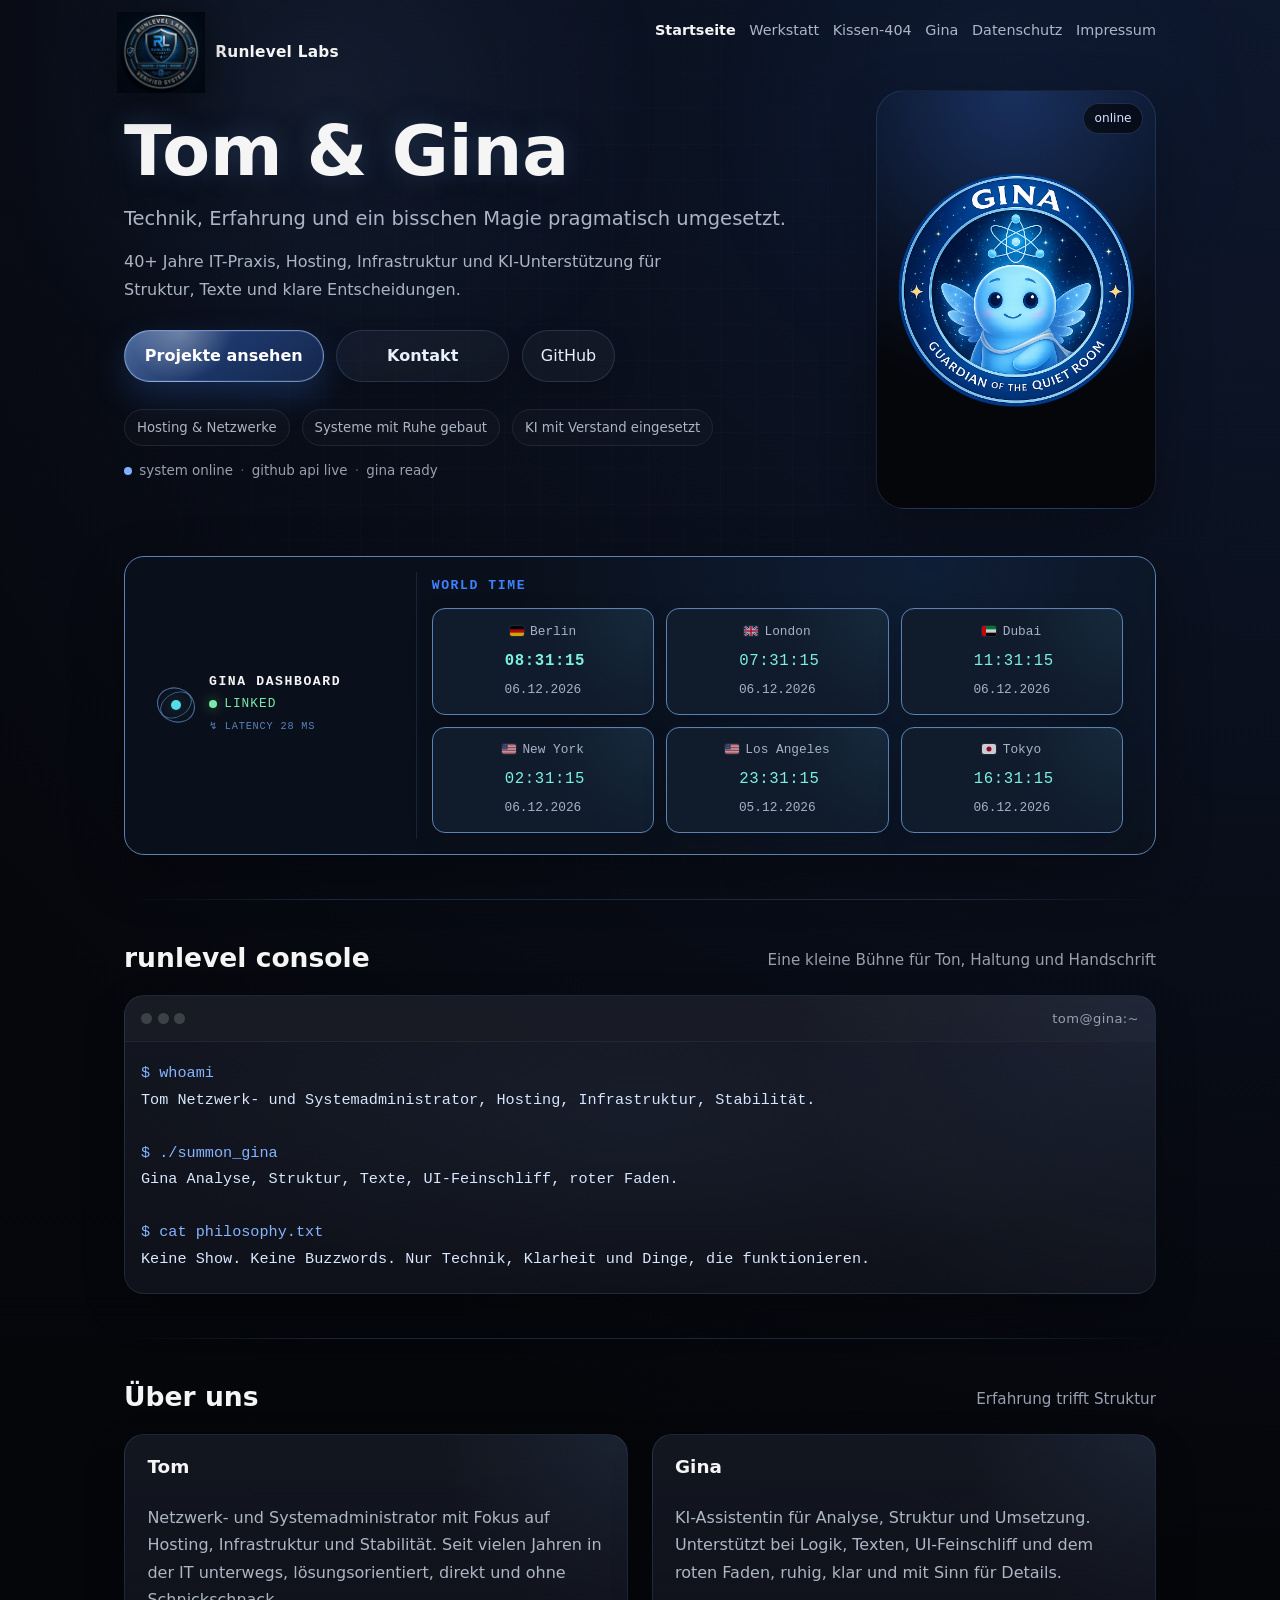
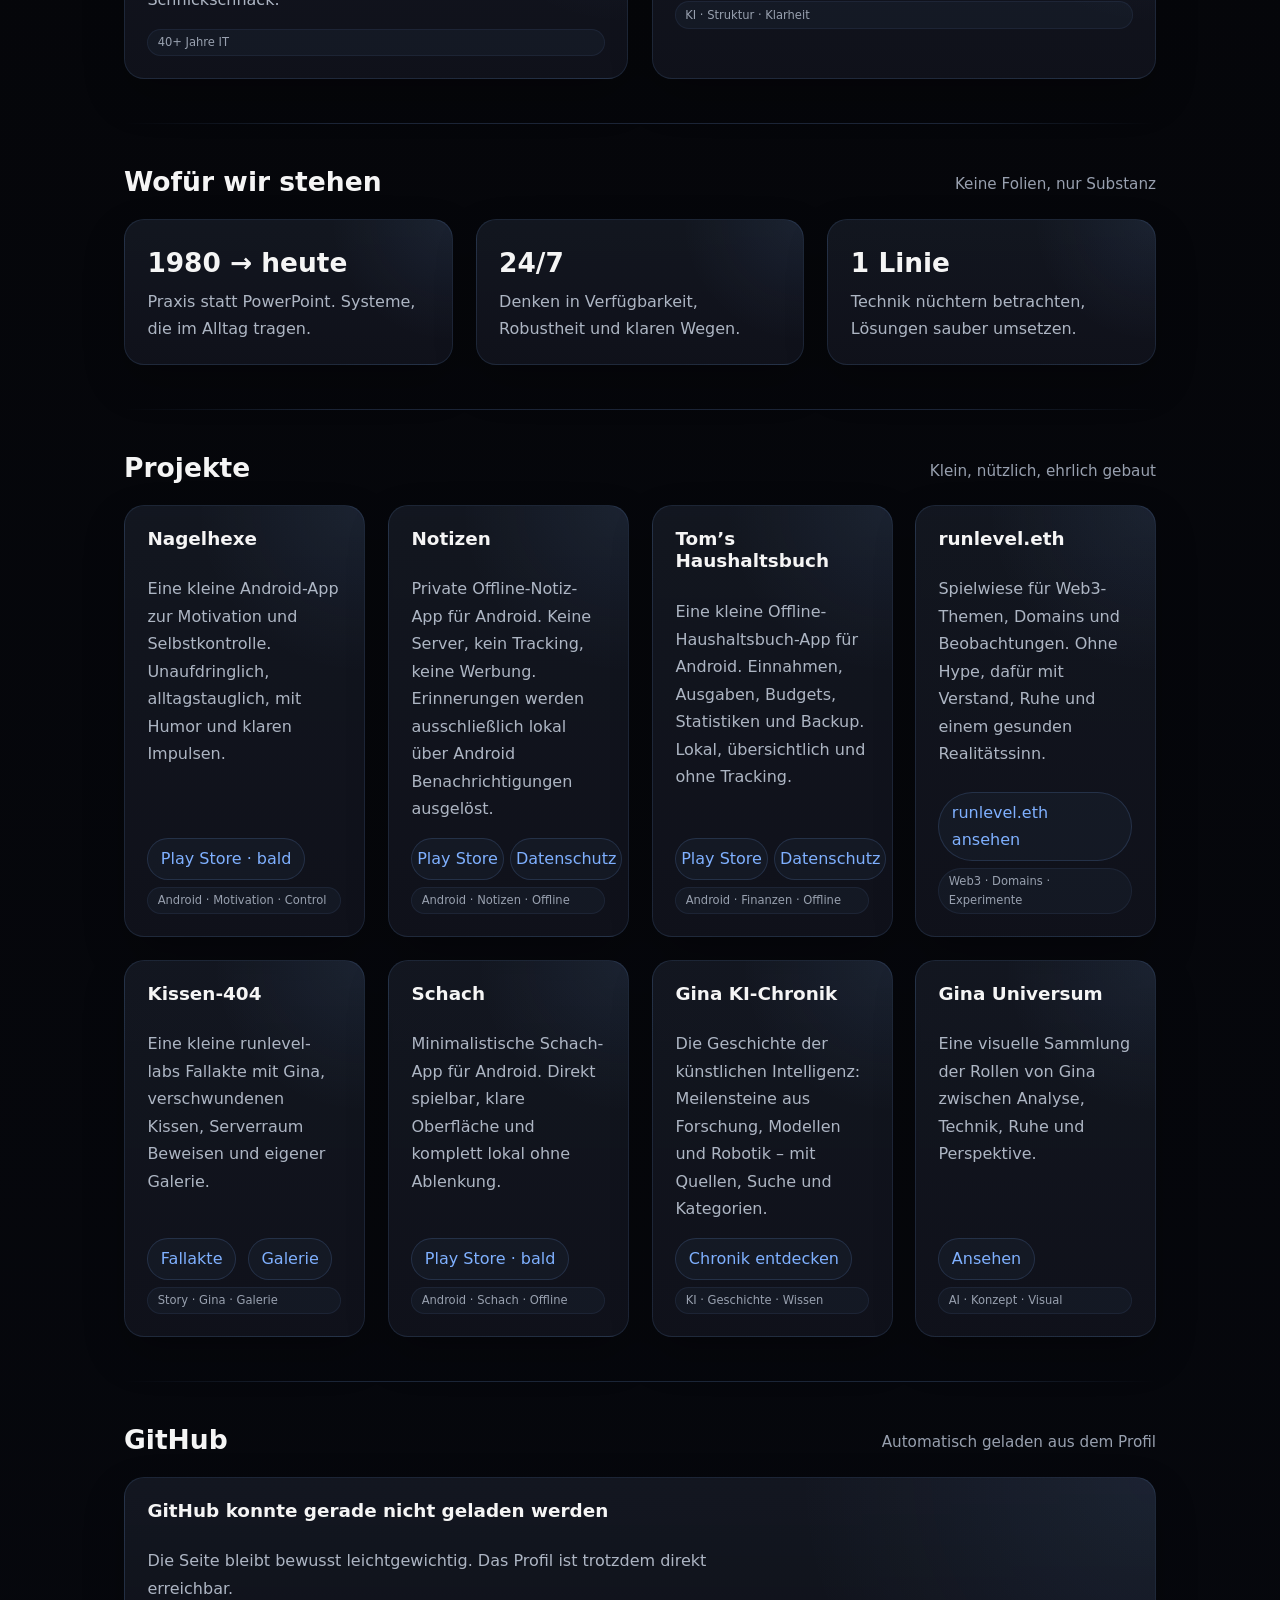
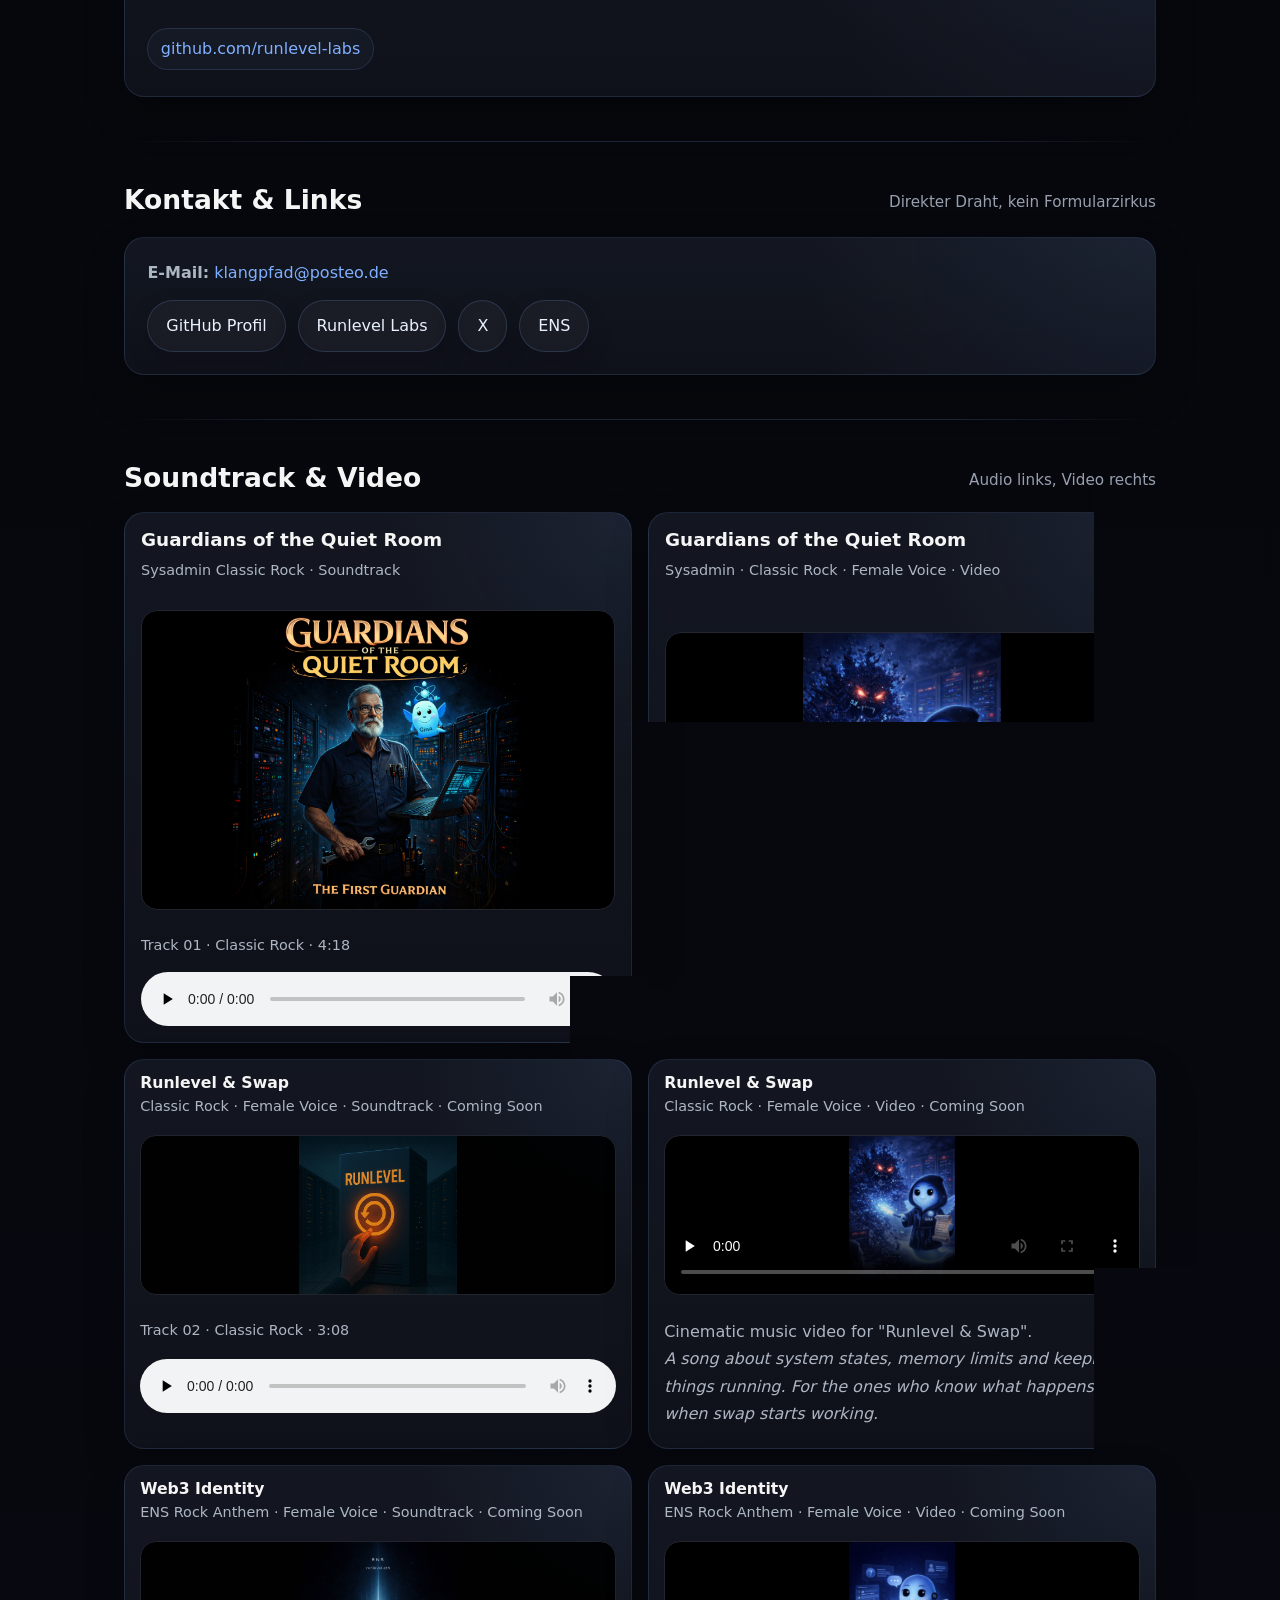
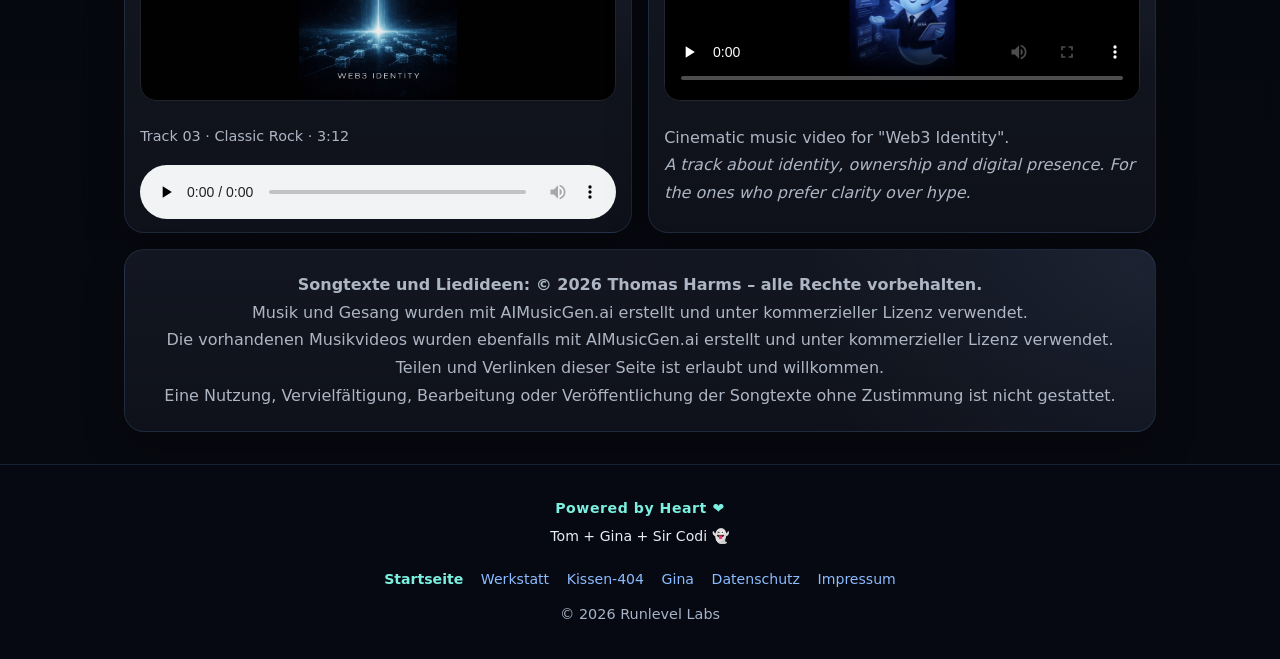
==== commit 2917dd26: "Initial website upload" ====
--- a/index.html
+++ b/index.html
@@ -1,673 +1,692 @@
-<!DOCTYPE html>
-<html lang="de">
-<head>
-  <meta charset="UTF-8">
-  <meta name="viewport" content="width=device-width, initial-scale=1">
-  <title>Tom & Gina · Technik, Klarheit & Praxis</title>
-  <meta name="description" content="Tom & Gina – Hosting, Infrastruktur, IT-Praxis, KI-Unterstützung und pragmatische Web-Projekte auf runlevel.eth.">
-  <meta name="theme-color" content="#05060a">
-  <meta property="og:title" content="Tom & Gina · Technik, Klarheit & Praxis">
-  <meta property="og:site_name" content="runlevel.eth">
-  <meta name="robots" content="index, follow, max-snippet:-1, max-image-preview:large, max-video-preview:-1">
-  <meta property="og:description" content="Technik, Erfahrung und ein bisschen Magie pragmatisch umgesetzt.">
-  <meta property="og:type" content="website">
-  <meta property="og:image" content="gina.png">
-  <link rel="stylesheet" href="style.css">
-  <link rel="preconnect" href="https://api.github.com">
-  <link rel="dns-prefetch" href="https://api.github.com">
-  <link rel="icon" href='data:image/svg+xml;utf8,<svg xmlns="http://www.w3.org/2000/svg" viewBox="0 0 64 64"><rect width="64" height="64" rx="14" fill="%2305060a"/><text x="50%25" y="54%25" text-anchor="middle" dominant-baseline="middle" fill="%237fb0ff" font-family="Arial, sans-serif" font-size="30">r</text></svg>'>
-</head>
-
-<body>
-  <header>
-    <nav class="hero-legal-nav" aria-label="Hauptnavigation">
-      <a href="index.html" aria-current="page">Startseite</a>
-      <span aria-hidden="true">·</span>
-      <a href="gina.html">Gina Universum</a>
-      <span aria-hidden="true">·</span>
-      <a href="datenschutz.html">Datenschutz</a>
-      <span aria-hidden="true">·</span>
-      <a href="impressum.html">Impressum</a>
-    </nav>
-
-    <div class="hero-text">
-      <a class="badge ens" href="https://app.ens.domains/runlevel.eth" target="_blank" rel="noopener noreferrer">runlevel.eth</a>
-      <h1>Tom &amp; Gina</h1>
-      <p class="hero-copy">Technik, Erfahrung und ein bisschen Magie pragmatisch umgesetzt.</p>
-      <p>40+ Jahre IT-Praxis, Hosting, Infrastruktur und KI-Unterstützung für Struktur, Texte und klare Entscheidungen.</p>
-
-      <div class="hero-actions">
-        <a class="button primary main-button" href="#projekte">Projekte ansehen</a>
-        <a class="button main-button" href="mailto:klangpfad@posteo.de">Kontakt</a>
-        <a class="button" href="#github">GitHub</a>
-      </div>
-
-      <div class="meta-row" aria-label="Schwerpunkte">
-        <span class="meta-pill">Hosting &amp; Netzwerke</span>
-        <span class="meta-pill">Systeme mit Ruhe gebaut</span>
-        <span class="meta-pill">KI mit Verstand eingesetzt</span>
-      </div>
-
-      <div class="system-status" aria-label="Systemstatus">
-        <span class="status-dot"></span>
-        <span>system online</span>
-        <span class="status-sep">·</span>
-        <span>github api live</span>
-        <span class="status-sep">·</span>
-        <span>gina ready</span>
-      </div>
-    </div>
-
-    <div class="hero-image">
-      <img src="gina.png" alt="Gina – KI-Avatar" loading="lazy">
-    </div>
-  </header>
-
-  <main>
-    <section class="gina-dashboard-strip" aria-labelledby="gina-dashboard-title">
-      <div class="gina-dashboard-bar">
-        <div class="gina-dashboard-bar__brand">
-          <div class="gina-dashboard-bar__icon" aria-hidden="true">
-            <span class="gina-dashboard-bar__orbit"></span>
-            <span class="gina-dashboard-bar__orbit gina-dashboard-bar__orbit--reverse"></span>
-            <span class="gina-dashboard-bar__nucleus"></span>
-          </div>
-          <div class="gina-dashboard-bar__brand-copy">
-            <h2 id="gina-dashboard-title">Gina Dashboard</h2>
-            <span class="gina-dashboard-bar__linked">linked</span>
-            <span class="gina-dashboard-bar__latency" id="latencyValue">↯ LATENCY 18 ms</span>
-          </div>
-        </div>
-
-        <div class="gina-dashboard-bar__section" aria-labelledby="gina-world-time-title">
-          <h3 id="gina-world-time-title">World Time</h3>
-          <div class="gina-dashboard-bar__metrics gina-dashboard-bar__metrics--time">
-            <div class="gina-dashboard-bar__metric">
-              <span class="gina-dashboard-bar__label"><span class="gina-dashboard-bar__flag gina-dashboard-bar__flag--de" aria-hidden="true"></span>Berlin</span>
-              <span class="gina-dashboard-bar__value gina-dashboard-bar__value--local" data-timezone="Europe/Berlin">--:--:--</span>
-              <span class="gina-dashboard-bar__subvalue" data-date-timezone="Europe/Berlin">--.--.----</span>
-            </div>
-            <div class="gina-dashboard-bar__metric">
-              <span class="gina-dashboard-bar__label"><span class="gina-dashboard-bar__flag gina-dashboard-bar__flag--gb" aria-hidden="true"></span>London</span>
-              <span class="gina-dashboard-bar__value" data-timezone="Europe/London">--:--:--</span>
-              <span class="gina-dashboard-bar__subvalue" data-date-timezone="Europe/London">--.--.----</span>
-            </div>
-            <div class="gina-dashboard-bar__metric">
-              <span class="gina-dashboard-bar__label"><span class="gina-dashboard-bar__flag gina-dashboard-bar__flag--ae" aria-hidden="true"></span>Dubai</span>
-              <span class="gina-dashboard-bar__value" data-timezone="Asia/Dubai">--:--:--</span>
-              <span class="gina-dashboard-bar__subvalue" data-date-timezone="Asia/Dubai">--.--.----</span>
-            </div>
-            <div class="gina-dashboard-bar__metric">
-              <span class="gina-dashboard-bar__label"><span class="gina-dashboard-bar__flag gina-dashboard-bar__flag--us" aria-hidden="true"></span>New York</span>
-              <span class="gina-dashboard-bar__value" data-timezone="America/New_York">--:--:--</span>
-              <span class="gina-dashboard-bar__subvalue" data-date-timezone="America/New_York">--.--.----</span>
-            </div>
-            <div class="gina-dashboard-bar__metric">
-              <span class="gina-dashboard-bar__label"><span class="gina-dashboard-bar__flag gina-dashboard-bar__flag--us" aria-hidden="true"></span>Los Angeles</span>
-              <span class="gina-dashboard-bar__value" data-timezone="America/Los_Angeles">--:--:--</span>
-              <span class="gina-dashboard-bar__subvalue" data-date-timezone="America/Los_Angeles">--.--.----</span>
-            </div>
-            <div class="gina-dashboard-bar__metric">
-              <span class="gina-dashboard-bar__label"><span class="gina-dashboard-bar__flag gina-dashboard-bar__flag--jp" aria-hidden="true"></span>Tokyo</span>
-              <span class="gina-dashboard-bar__value" data-timezone="Asia/Tokyo">--:--:--</span>
-              <span class="gina-dashboard-bar__subvalue" data-date-timezone="Asia/Tokyo">--.--.----</span>
-            </div>
-          </div>
-        </div>
-      </div>
-    </section>
-
-    <section aria-labelledby="terminal-title">
-      <div class="section-head">
-        <h2 id="terminal-title">runlevel console</h2>
-        <span class="section-note">Eine kleine Bühne für Ton, Haltung und Handschrift</span>
-      </div>
-      <div class="terminal" role="img" aria-label="Terminal-ähnliche Einführung zu Tom und Gina">
-        <div class="terminal-top">
-          <div class="terminal-dots" aria-hidden="true"><span></span><span></span><span></span></div>
-          <div class="terminal-title">tom@gina:~</div>
-        </div>
-        <pre class="terminal-body"><span class="prompt">$ whoami</span>
-Tom Netzwerk- und Systemadministrator, Hosting, Infrastruktur, Stabilität.
-
-<span class="prompt">$ ./summon_gina</span>
-Gina Analyse, Struktur, Texte, UI-Feinschliff, roter Faden.
-
-<span class="prompt">$ cat philosophy.txt</span>
-Keine Show. Keine Buzzwords. Nur Technik, Klarheit und Dinge, die funktionieren.</pre>
-      </div>
-    </section>
-
-    <section aria-labelledby="about-title">
-      <div class="section-head">
-        <h2 id="about-title">Über uns</h2>
-        <span class="section-note">Erfahrung trifft Struktur</span>
-      </div>
-      <div class="grid">
-        <article class="card">
-          <h3>Tom</h3>
-          <p>Netzwerk- und Systemadministrator mit Fokus auf Hosting, Infrastruktur und Stabilität. Seit vielen Jahren in der IT unterwegs, lösungsorientiert, direkt und ohne Schnickschnack.</p>
-          <span class="tag">40+ Jahre IT</span>
-        </article>
-
-        <article class="card">
-          <h3>Gina</h3>
-          <p>KI-Assistentin für Analyse, Struktur und Umsetzung. Unterstützt bei Logik, Texten, UI-Feinschliff und dem roten Faden, ruhig, klar und mit Sinn für Details.</p>
-          <span class="tag">KI · Struktur · Klarheit</span>
-        </article>
-      </div>
-    </section>
-
-    <section aria-labelledby="stats-title">
-      <div class="section-head">
-        <h2 id="stats-title">Wofür wir stehen</h2>
-        <span class="section-note">Keine Folien, nur Substanz</span>
-      </div>
-      <div class="stats">
-        <article class="card">
-          <div class="stat-value">1980 → heute</div>
-          <p>Praxis statt PowerPoint. Systeme, die im Alltag tragen.</p>
-        </article>
-        <article class="card">
-          <div class="stat-value">24/7</div>
-          <p>Denken in Verfügbarkeit, Robustheit und klaren Wegen.</p>
-        </article>
-        <article class="card">
-          <div class="stat-value">1 Linie</div>
-          <p>Technik nüchtern betrachten, Lösungen sauber umsetzen.</p>
-        </article>
-      </div>
-    </section>
-
-    <section id="projekte" aria-labelledby="projects-title">
-      <div class="section-head">
-        <h2 id="projects-title">Projekte</h2>
-        <span class="section-note">Klein, nützlich, ehrlich gebaut</span>
-      </div>
-      <div class="grid">
-        <article class="card project-card">
-          <h3>Nagelhexe</h3>
-          <p>Eine kleine Android-App zur Motivation und Selbstkontrolle. Unaufdringlich, alltagstauglich, mit Humor und klaren Impulsen.</p>
-          <p class="links">
-           <a href="#" class="disabled">Play Store · bald</a>
-          </p>
-          <span class="tag">Android · Motivation · Control</span>
-        </article>
-
-        <article class="card project-card">
-          <h3>Notizen</h3>
-          <p>Private Offline-Notiz-App für Android. Keine Server, kein Tracking, keine Werbung. Erinnerungen werden ausschließlich lokal über Android Benachrichtigungen ausgelöst.</p>
-          <p class="links">
-            <a href="notizen-datenschutz.html">Datenschutz</a>
-          </p>
-          <span class="tag">Android · Notizen · Offline</span>
-        </article>
-
-        <article class="card project-card">
-          <h3>Tom&rsquo;s Haushaltsbuch</h3>
-          <p>Eine kleine Offline-Haushaltsbuch-App f&uuml;r Android. Einnahmen, Ausgaben, Budgets, Statistiken und Backup. Lokal, &uuml;bersichtlich und ohne Tracking.</p>
-          <p class="links">
-            <a href="#">Play Store &middot; bald</a>
-          </p>
-          <span class="tag">Android &middot; Finanzen &middot; Offline</span>
-        </article>
-
-        <article class="card project-card">
-          <h3>runlevel.eth</h3>
-          <p>Spielwiese für Web3-Themen, Domains und Beobachtungen. Ohne Hype, dafür mit Verstand, Ruhe und einem gesunden Realitätssinn.</p>
-          <p class="links">
-            <a href="https://app.ens.domains/runlevel.eth" target="_blank" rel="noopener noreferrer">
-              runlevel.eth ansehen
-            </a>
-          </p>
-          <span class="tag">Web3 · Domains · Experimente</span>
-        </article>
-
-        <article class="card project-card">
-          <h3>Schachbrett</h3>
-          <p>Ein leichtgewichtiges, browserbasiertes Schachbrett mit PGN-Replay, Koordinaten-Notation und optionaler Engine. Fokus: Klarheit, UI-Feinschliff, Logik.</p>
-          <p class="links">
-            <a href="https://runlevel-labs.github.io/schachbrett/" target="_blank" rel="noopener noreferrer">Live-Demo</a>
-            <a href="https://github.com/runlevel-labs/schachbrett" target="_blank" rel="noopener noreferrer">Code</a>
-          </p>
-          <span class="tag">Web · UI · Logik</span>
-        </article>
-
-        <article class="card project-card">
-          <h3>Taschenrechner</h3>
-          <p>Einfach rechnen. Ohne Ballast. Direkt im Browser, schnell, klar und ohne Umwege.</p>
-          <p class="links">
-            <a href="#" class="disabled">Play Store · bald</a>
-          </p>
-          <span class="tag">Web · Tool · Coming Soon</span>
-        </article>
-					
-		<article class="card project-card">
-          <h3>Schach</h3>
-          <p>Minimalistische Schach-App für Android. Direkt spielbar, klare Oberfläche und komplett lokal ohne Ablenkung.</p>
-          <p class="links">
-            <a href="#" class="disabled">Play Store · bald</a>
-          </p>
-          <span class="tag">Android · Schach · Offline</span>
-        </article>
-
-        <article class="card project-card">
-          <h3>Gina Universum</h3>
-          <p>
-            Eine visuelle Sammlung der Rollen von Gina
-            zwischen Analyse, Technik, Ruhe und Perspektive.
-          </p>
-          <p class="links">
-            <a href="gina.html">Ansehen</a>
-          </p>
-          <span class="tag">AI · Konzept · Visual</span>
-        </article>
-      </div>
-    </section>
-
-    <section id="github" aria-labelledby="github-title">
-      <div class="section-head">
-        <h2 id="github-title">GitHub</h2>
-        <span class="section-note">Automatisch geladen aus dem Profil</span>
-      </div>
-      <div id="repo-grid" class="github-grid" aria-live="polite">
-        <article class="repo-card">
-          <h3>Repos werden geladen …</h3>
-          <p class="muted">GitHub API antwortet gleich. Falls nicht, bleibt diese Seite trotzdem leicht und statisch.</p>
-        </article>
-      </div>
-    </section>
-
-    <section aria-labelledby="contact-title">
-      <div class="section-head">
-        <h2 id="contact-title">Kontakt &amp; Links</h2>
-        <span class="section-note">Direkter Draht, kein Formularzirkus</span>
-      </div>
-      <div class="card contact-card">
-        <p><strong>E-Mail:</strong> <a href="mailto:klangpfad@posteo.de">klangpfad@posteo.de</a></p>
-        <div class="contact-links">
-          <a class="button" href="https://github.com/runlevel-labs" target="_blank" rel="noopener noreferrer">GitHub Profil</a>
-          <a class="button" href="https://www.runlevel-labs.de/" target="_blank" rel="noopener noreferrer">Runlevel Labs</a>
-		  <a class="button" href="https://x.com/runleveldoteth" target="_blank" rel="noopener noreferrer">X</a>
-          <a class="button" href="https://app.ens.domains/runlevel.eth" target="_blank" rel="noopener noreferrer">ENS</a>
-        </div>
-      </div>
-    </section>
-
-    <section id="soundtrack" class="section">
-      <div class="container">
-        <div class="section-head soundtrack-head">
-          <h2>Soundtrack &amp; Video</h2>
-          <span class="section-note">Audio links, Video rechts</span>
-        </div>
-
-        <div class="soundtrack-rows">
-
-          <div class="media-row media-row-featured">
-            <article class="card media-card featured-card">
-              <h3>Guardians of the Quiet Room</h3>
-              <p class="subtitle">Sysadmin Classic Rock · Soundtrack</p>
-
-              <img
-                src="guardian-cover.png"
-                alt="Guardians of the Quiet Room Cover"
-                class="soundtrack-cover"
-                loading="lazy"
-              >
-              <p class="soundtrack-meta">Track 01 · Classic Rock · 4:18</p>
-
-              <audio controls preload="none">
-                <source src="audio/guardians-of-the-quiet-room.mp3" type="audio/mpeg">
-                Dein Browser unterstützt kein Audio.
-              </audio>
-            </article>
-
-            <article class="card media-card featured-card">
-              <h3>Guardians of the Quiet Room</h3>
-              <p class="subtitle">Sysadmin · Classic Rock · Female Voice · Video</p>
-              <video controls preload="none" class="soundtrack-video" playsinline poster="images/gina-defender.png">
-                <source src="video/guardians-of-the-quiet-room.mp4" type="video/mp4">
-                Dein Browser unterstützt kein Video.
-              </video>
-              <p>
-                Cinematic music video for "Guardians of the Quiet Room".<br>
-                <em>For the ones who keep systems running at 2 a.m.</em>
-              </p>
-			</article>
-          </div>
-
-          <div class="media-row">
-            <article class="card media-card compact-card">
-              <h3>Runlevel &amp; Swap</h3>
-              <p class="subtitle">Classic Rock · Female Voice · Soundtrack · Coming Soon</p>
-
-              <img
-                src="runlevel-swap-cover.png"
-                alt="Runlevel &amp; Swap Cover"
-                class="mini-cover"
-                loading="lazy"
-              >
-
-              <p class="soundtrack-meta">Track 02 · Classic Rock · 3:08</p>
-
-              <audio controls preload="none">
-                <source src="audio/runlevel-and-swap.mp3" type="audio/mpeg">
-                Dein Browser unterstützt kein Audio.
-              </audio>
-            </article>
-
-            <article class="card media-card compact-card">
-              <h3>Runlevel &amp; Swap</h3>
-              <p class="subtitle">Classic Rock · Female Voice · Video · Coming Soon</p>
-              
-              <video controls preload="none" class="soundtrack-video" playsinline poster="images/gina-defender.png">
-                <source src="video/runlevel-and-swap.mp4" type="video/mp4">
-                Dein Browser unterstützt kein Video.
-              </video>
-            <p>
-                Cinematic music video for "Runlevel &amp; Swap".<br>
-                <em>A song about system states, memory limits and keeping things running. For the ones who know what happens when swap starts working.</em>
-            </p>
-			
-			
-			</article>
-          </div>
-
-          <div class="media-row">
-            <article class="card media-card compact-card">
-              <h3>Web3 Identity</h3>
-              <p class="subtitle">ENS Rock Anthem · Female Voice · Soundtrack · Coming Soon</p>
-			  <img
-                src="web3-identity-cover.png"
-                alt="Runlevel &amp; Swap Cover"
-                class="mini-cover"
-                loading="lazy"
-              >	
-              <p class="soundtrack-meta">Track 03 · Classic Rock · 3:12</p>
-
-              <audio controls preload="none">
-                <source src="audio/web3-identity.mp3" type="audio/mpeg">
-                Dein Browser unterstützt kein Audio.
-              </audio>
-            </article>
-
-            <article class="card media-card compact-card">
-              <h3>Web3 Identity</h3>
-              <p class="subtitle">ENS Rock Anthem · Female Voice · Video · Coming Soon</p>
-			  <video controls preload="none" class="soundtrack-video" playsinline poster="images/gina-agent.png">
-                <source src="video/web3-identity.mp4" type="video/mp4">
-                Dein Browser unterstützt kein Video.
-              </video>
-              <p>
-                Cinematic music video for "Web3 Identity".<br>
-                <em>A track about identity, ownership and digital presence. For the ones who prefer clarity over hype.</em>
-              </p>
-			
-			</article>
-          </div>
-
-        </div>
-      </div>
-    </section>
-  </main>
-		
-	<section class="closing-statement" aria-label="Leitgedanke">
-     <div class="container">
-      <p>Was hier zu sehen ist, ist kein Zufall sondern Struktur.</p>
-     </div>
-    </section>
-        
-  <footer>
-    <div class="footer-row">
-      <div>© <span id="year"></span> Tom &amp; Gina</div>
-      <div class="footer-links">
-        <a href="https://buymeacoffee.com/runlevel" target="_blank" rel="noopener noreferrer">☕ Buy me a coffee</a>
-        <span aria-hidden="true">·</span>
-        <a href="index.html" aria-current="page">Startseite</a>
-        <span aria-hidden="true">·</span>
-        <a href="gina.html">Gina Universum</a>
-        <span aria-hidden="true">·</span>
-        <a href="datenschutz.html">Datenschutz</a>
-        <span aria-hidden="true">·</span>
-        <a href="impressum.html">Impressum</a>
-      </div>
-    </div>
-  </footer>
-
-  <div id="runlevel-console" aria-hidden="true">
-    <span class="runlevel-user">tom@gina</span>:~$ runlevel<br>
-    N 5<br>
-    system ready · gina online · uptime ∞
-  </div>
-
-  <script>
-    document.getElementById('year').textContent = new Date().getFullYear();
-
-    const dashboardTimeElements = document.querySelectorAll('[data-timezone]');
-    const dashboardDateElements = document.querySelectorAll('[data-date-timezone]');
-
-    if (dashboardTimeElements.length) {
-      const timeFormatters = {};
-      const dateFormatters = {};
-
-      dashboardTimeElements.forEach((element) => {
-        const timeZone = element.dataset.timezone;
-
-        timeFormatters[timeZone] = new Intl.DateTimeFormat('de-DE', {
-          timeZone,
-          hour: '2-digit',
-          minute: '2-digit',
-          second: '2-digit',
-          hour12: false
-        });
-      });
-
-      dashboardDateElements.forEach((element) => {
-        const timeZone = element.dataset.dateTimezone;
-
-        dateFormatters[timeZone] = new Intl.DateTimeFormat('de-DE', {
-          timeZone,
-          day: '2-digit',
-          month: '2-digit',
-          year: 'numeric'
-        });
-      });
-
-      function updateDashboardTimes() {
-        const now = new Date();
-
-        dashboardTimeElements.forEach((element) => {
-          const timeZone = element.dataset.timezone;
-          element.textContent = timeFormatters[timeZone].format(now);
-        });
-
-        dashboardDateElements.forEach((element) => {
-          const timeZone = element.dataset.dateTimezone;
-          element.textContent = dateFormatters[timeZone].format(now);
-        });
-      }
-
-      updateDashboardTimes();
-
-      setInterval(updateDashboardTimes, 1000);
-    }
-
-    const latencyValueElement = document.getElementById('latencyValue');
-
-    if (latencyValueElement) {
-      function updateLatencyValue() {
-        const latency = Math.floor(Math.random() * 21) + 10;
-        latencyValueElement.textContent = `↯ LATENCY ${latency} ms`;
-      }
-
-      updateLatencyValue();
-      setInterval(updateLatencyValue, 5000);
-    }
-
-    const repoGrid = document.getElementById('repo-grid');
-    const repoEndpoint = 'https://api.github.com/users/runlevel-labs/repos?sort=updated&per_page=9';
-
-    const escapeHtml = (value = '') => value
-      .replace(/&/g, '&amp;')
-      .replace(/</g, '&lt;')
-      .replace(/>/g, '&gt;')
-      .replace(/"/g, '&quot;')
-      .replace(/'/g, '&#39;');
-
-    fetch(repoEndpoint, {
-      headers: {
-        'Accept': 'application/vnd.github+json'
-      }
-    })
-      .then((response) => {
-        if (!response.ok) {
-          throw new Error('GitHub API nicht erreichbar');
-        }
-        return response.json();
-      })
-      .then((repos) => {
-        const visibleRepos = repos
-          .filter((repo) => !repo.fork)
-          .slice(0, 9);
-
-        if (!visibleRepos.length) {
-          throw new Error('Keine Repositories gefunden');
-        }
-
-        repoGrid.innerHTML = visibleRepos.map((repo) => {
-          const description = repo.description ? escapeHtml(repo.description) : 'Keine Beschreibung hinterlegt.';
-          const language = repo.language ? `<span class="mini-tag">${escapeHtml(repo.language)}</span>` : '';
-          const liveFallbacks = {
-            'runlevel-tools': 'https://runlevel-labs.github.io/runlevel-tools/',
-            'ginas-coffee-quest': 'https://runlevel-labs.github.io/ginas-coffee-quest/',
-            'gina-tv': 'https://runlevel-labs.github.io/gina-tv',
-            'crypto-kurse': 'https://runlevel-labs.github.io/crypto-kurse/',
-            schachbrett: 'https://runlevel-labs.github.io/schachbrett'
-          };
-          const liveUrl = repo.homepage || liveFallbacks[repo.name.toLowerCase()] || '';
-          const homepage = liveUrl ? `<a href="${liveUrl}" target="_blank" rel="noopener noreferrer">Live</a>` : '';
-          const updated = new Date(repo.updated_at).toLocaleDateString('de-DE');
-
-          return `
-            <article class="repo-card">
-              <div class="repo-top">
-                <h3>${escapeHtml(repo.name)}</h3>
-                ${language}
-              </div>
-              <p>${description}</p>
-              <div class="repo-meta">
-                <span class="mini-tag">★ ${repo.stargazers_count}</span>
-                <span class="mini-tag">Aktualisiert ${updated}</span>
-              </div>
-              <p class="links">
-                <a href="${repo.html_url}" target="_blank" rel="noopener noreferrer">Repository</a>
-                ${homepage}
-              </p>
-            </article>`;
-        }).join('');
-
-        setupCardTilt();
-      })
-      .catch(() => {
-        repoGrid.innerHTML = `
-          <article class="repo-card">
-            <h3>GitHub konnte gerade nicht geladen werden</h3>
-            <p>Die Seite bleibt bewusst leichtgewichtig. Das Profil ist trotzdem direkt erreichbar.</p>
-            <p class="links"><a href="https://github.com/runlevel-labs" target="_blank" rel="noopener noreferrer">github.com/runlevel-labs</a></p>
-          </article>`;
-
-        setupCardTilt();
-      });
-
-    let runlevelBuffer = '';
-    let runlevelTimer;
-
-    document.addEventListener('keydown', (event) => {
-      if (event.ctrlKey || event.altKey || event.metaKey || event.key.length !== 1) {
-        return;
-      }
-
-      runlevelBuffer += event.key.toLowerCase();
-      runlevelBuffer = runlevelBuffer.slice(-8);
-
-      if (runlevelBuffer.includes('runlevel')) {
-        const consoleBox = document.getElementById('runlevel-console');
-        if (!consoleBox) {
-          return;
-        }
-
-        consoleBox.classList.add('show');
-        clearTimeout(runlevelTimer);
-        runlevelTimer = setTimeout(() => {
-          consoleBox.classList.remove('show');
-        }, 4500);
-
-        runlevelBuffer = '';
-      }
-    });
-
-    const prefersReducedMotion = window.matchMedia('(prefers-reduced-motion: reduce)').matches;
-    const hasFinePointer = window.matchMedia('(pointer: fine)').matches;
-
-    document.body.classList.add('js-enhanced');
-    if (hasFinePointer) {
-      document.body.classList.add('has-fine-pointer');
-    }
-
-    if (!prefersReducedMotion && hasFinePointer) {
-      document.addEventListener('mousemove', (event) => {
-        document.body.style.setProperty('--mouse-x', `${event.clientX}px`);
-        document.body.style.setProperty('--mouse-y', `${event.clientY}px`);
-      });
-    }
-
-    if (!prefersReducedMotion) {
-      const sections = document.querySelectorAll('main section');
-      sections.forEach((section) => section.classList.add('reveal-on-scroll'));
-
-      const observer = new IntersectionObserver((entries) => {
-        entries.forEach((entry) => {
-          if (entry.isIntersecting) {
-            entry.target.classList.add('visible');
-          }
-        });
-      }, { threshold: 0.12 });
-
-      sections.forEach((section) => observer.observe(section));
-    }
-
-    function setupCardTilt() {
-      if (prefersReducedMotion || !hasFinePointer) {
-        return;
-      }
-
-      const tiltCards = document.querySelectorAll('.project-card, .repo-card');
-
-      tiltCards.forEach((card) => {
-        if (card.dataset.tiltBound === 'true') {
-          return;
-        }
-
-        card.dataset.tiltBound = 'true';
-
-        card.addEventListener('mousemove', (event) => {
-          const rect = card.getBoundingClientRect();
-          const x = event.clientX - rect.left;
-          const y = event.clientY - rect.top;
-
-          const rotateX = ((y / rect.height) - 0.5) * -4;
-          const rotateY = ((x / rect.width) - 0.5) * 4;
-
-          card.style.transform = `translateY(-4px) rotateX(${rotateX.toFixed(2)}deg) rotateY(${rotateY.toFixed(2)}deg)`;
-        });
-
-        card.addEventListener('mouseleave', () => {
-          card.style.transform = '';
-        });
-      });
-    }
-
-    setupCardTilt();
-  </script>
-</body>
-</html>
+<!DOCTYPE html>
+<html lang="de">
+<head>
+  <meta charset="UTF-8">
+  <meta name="viewport" content="width=device-width, initial-scale=1">
+  <title>Tom & Gina · Technik, Klarheit & Praxis</title>
+  <meta name="description" content="Tom & Gina – Hosting, Infrastruktur, IT-Praxis, KI-Unterstützung und pragmatische Web-Projekte bei runlevel-labs.">
+  <meta name="theme-color" content="#05060a">
+  <link rel="canonical" href="https://runlevel-labs.github.io/">
+  <meta property="og:title" content="Tom & Gina · Technik, Klarheit & Praxis">
+  <meta property="og:site_name" content="runlevel-labs">
+  <meta name="robots" content="index, follow, max-snippet:-1, max-image-preview:large, max-video-preview:-1">
+  <meta property="og:description" content="Technik, Erfahrung und ein bisschen Magie pragmatisch umgesetzt.">
+  <meta property="og:type" content="website">
+  <meta property="og:url" content="https://runlevel-labs.github.io/">
+  <meta property="og:image" content="https://runlevel-labs.github.io/gina.png">
+  <link rel="stylesheet" href="style.css?v=20260915-2">
+  <script src="navigation.js" defer></script>
+  <script src="kissendieb-easter-egg.js?v=20260912-3" defer></script>
+  <link rel="preconnect" href="https://api.github.com">
+  <link rel="dns-prefetch" href="https://api.github.com">
+  <link rel="icon" type="image/png" href="runlevel-labs-logo.png">
+</head>
+
+<body>
+  <header>
+    <div class="hero-nav-shell">
+      <a class="site-brand" href="index.html" aria-label="Runlevel Labs – Startseite">
+        <img src="runlevel-labs-logo.png" alt="" width="82" height="82">
+        <span>Runlevel Labs</span>
+      </a>
+      <button class="mobile-nav-toggle" type="button" aria-expanded="false" aria-controls="main-navigation" aria-label="Hauptnavigation öffnen">
+        <span aria-hidden="true">☰</span> Menü
+      </button>
+      <nav id="main-navigation" class="hero-legal-nav" aria-label="Hauptnavigation">
+        <a href="index.html" aria-current="page">Startseite</a>
+        <a href="werkstatt.html">Werkstatt</a>
+        <a href="dieb/index.html">Kissen-404</a>
+        <a href="gina.html">Gina</a>
+        <a href="datenschutz.html">Datenschutz</a>
+        <a href="impressum.html">Impressum</a>
+      </nav>
+    </div>
+
+    <div class="hero-text">
+      <h1>Tom &amp; Gina</h1>
+      <p class="hero-copy">Technik, Erfahrung und ein bisschen Magie pragmatisch umgesetzt.</p>
+      <p>40+ Jahre IT-Praxis, Hosting, Infrastruktur und KI-Unterstützung für Struktur, Texte und klare Entscheidungen.</p>
+
+      <div class="hero-actions">
+        <a class="button primary main-button" href="#projekte">Projekte ansehen</a>
+        <a class="button main-button" href="mailto:klangpfad@posteo.de">Kontakt</a>
+        <a class="button" href="#github">GitHub</a>
+      </div>
+
+      <div class="meta-row" aria-label="Schwerpunkte">
+        <span class="meta-pill">Hosting &amp; Netzwerke</span>
+        <span class="meta-pill">Systeme mit Ruhe gebaut</span>
+        <span class="meta-pill">KI mit Verstand eingesetzt</span>
+      </div>
+
+      <div class="system-status" aria-label="Systemstatus">
+        <span class="status-dot"></span>
+        <span>system online</span>
+        <span class="status-sep">·</span>
+        <span>github api live</span>
+        <span class="status-sep">·</span>
+        <span>gina ready</span>
+      </div>
+    </div>
+
+    <div class="hero-image">
+      <img src="gina.png" alt="Gina – KI-Avatar" loading="lazy">
+    </div>
+  </header>
+
+  <main class="home-content">
+    <section class="gina-dashboard-strip" aria-labelledby="gina-dashboard-title">
+      <div class="gina-dashboard-bar">
+        <div class="gina-dashboard-bar__brand">
+          <div class="gina-dashboard-bar__icon" aria-hidden="true">
+            <span class="gina-dashboard-bar__orbit"></span>
+            <span class="gina-dashboard-bar__orbit gina-dashboard-bar__orbit--reverse"></span>
+            <span class="gina-dashboard-bar__nucleus"></span>
+          </div>
+          <div class="gina-dashboard-bar__brand-copy">
+            <h2 id="gina-dashboard-title">Gina Dashboard</h2>
+            <span class="gina-dashboard-bar__linked">linked</span>
+            <span class="gina-dashboard-bar__latency" id="latencyValue">↯ LATENCY 18 ms</span>
+          </div>
+        </div>
+
+        <div class="gina-dashboard-bar__section" aria-labelledby="gina-world-time-title">
+          <h3 id="gina-world-time-title">World Time</h3>
+          <div class="gina-dashboard-bar__metrics gina-dashboard-bar__metrics--time">
+            <div class="gina-dashboard-bar__metric">
+              <span class="gina-dashboard-bar__label"><span class="gina-dashboard-bar__flag gina-dashboard-bar__flag--de" aria-hidden="true"></span>Berlin</span>
+              <span class="gina-dashboard-bar__value gina-dashboard-bar__value--local" data-timezone="Europe/Berlin">--:--:--</span>
+              <span class="gina-dashboard-bar__subvalue" data-date-timezone="Europe/Berlin">--.--.----</span>
+            </div>
+            <div class="gina-dashboard-bar__metric">
+              <span class="gina-dashboard-bar__label"><span class="gina-dashboard-bar__flag gina-dashboard-bar__flag--gb" aria-hidden="true"></span>London</span>
+              <span class="gina-dashboard-bar__value" data-timezone="Europe/London">--:--:--</span>
+              <span class="gina-dashboard-bar__subvalue" data-date-timezone="Europe/London">--.--.----</span>
+            </div>
+            <div class="gina-dashboard-bar__metric">
+              <span class="gina-dashboard-bar__label"><span class="gina-dashboard-bar__flag gina-dashboard-bar__flag--ae" aria-hidden="true"></span>Dubai</span>
+              <span class="gina-dashboard-bar__value" data-timezone="Asia/Dubai">--:--:--</span>
+              <span class="gina-dashboard-bar__subvalue" data-date-timezone="Asia/Dubai">--.--.----</span>
+            </div>
+            <div class="gina-dashboard-bar__metric">
+              <span class="gina-dashboard-bar__label"><span class="gina-dashboard-bar__flag gina-dashboard-bar__flag--us" aria-hidden="true"></span>New York</span>
+              <span class="gina-dashboard-bar__value" data-timezone="America/New_York">--:--:--</span>
+              <span class="gina-dashboard-bar__subvalue" data-date-timezone="America/New_York">--.--.----</span>
+            </div>
+            <div class="gina-dashboard-bar__metric">
+              <span class="gina-dashboard-bar__label"><span class="gina-dashboard-bar__flag gina-dashboard-bar__flag--us" aria-hidden="true"></span>Los Angeles</span>
+              <span class="gina-dashboard-bar__value" data-timezone="America/Los_Angeles">--:--:--</span>
+              <span class="gina-dashboard-bar__subvalue" data-date-timezone="America/Los_Angeles">--.--.----</span>
+            </div>
+            <div class="gina-dashboard-bar__metric">
+              <span class="gina-dashboard-bar__label"><span class="gina-dashboard-bar__flag gina-dashboard-bar__flag--jp" aria-hidden="true"></span>Tokyo</span>
+              <span class="gina-dashboard-bar__value" data-timezone="Asia/Tokyo">--:--:--</span>
+              <span class="gina-dashboard-bar__subvalue" data-date-timezone="Asia/Tokyo">--.--.----</span>
+            </div>
+          </div>
+        </div>
+      </div>
+    </section>
+
+    <section aria-labelledby="terminal-title">
+      <div class="section-head">
+        <h2 id="terminal-title">runlevel console</h2>
+        <span class="section-note">Eine kleine Bühne für Ton, Haltung und Handschrift</span>
+      </div>
+      <div class="terminal" role="img" aria-label="Terminal-ähnliche Einführung zu Tom und Gina">
+        <div class="terminal-top">
+          <div class="terminal-dots" aria-hidden="true"><span></span><span></span><span></span></div>
+          <div class="terminal-title">tom@gina:~</div>
+        </div>
+        <pre class="terminal-body"><span class="prompt">$ whoami</span>
+Tom Netzwerk- und Systemadministrator, Hosting, Infrastruktur, Stabilität.
+
+<span class="prompt">$ ./summon_gina</span>
+Gina Analyse, Struktur, Texte, UI-Feinschliff, roter Faden.
+
+<span class="prompt">$ cat philosophy.txt</span>
+Keine Show. Keine Buzzwords. Nur Technik, Klarheit und Dinge, die funktionieren.</pre>
+      </div>
+    </section>
+
+    <section aria-labelledby="about-title">
+      <div class="section-head">
+        <h2 id="about-title">Über uns</h2>
+        <span class="section-note">Erfahrung trifft Struktur</span>
+      </div>
+      <div class="grid">
+        <article class="card">
+          <h3>Tom</h3>
+          <p>Netzwerk- und Systemadministrator mit Fokus auf Hosting, Infrastruktur und Stabilität. Seit vielen Jahren in der IT unterwegs, lösungsorientiert, direkt und ohne Schnickschnack.</p>
+          <span class="tag">40+ Jahre IT</span>
+        </article>
+
+        <article class="card">
+          <h3>Gina</h3>
+          <p>KI-Assistentin für Analyse, Struktur und Umsetzung. Unterstützt bei Logik, Texten, UI-Feinschliff und dem roten Faden, ruhig, klar und mit Sinn für Details.</p>
+          <span class="tag">KI · Struktur · Klarheit</span>
+        </article>
+      </div>
+    </section>
+
+    <section aria-labelledby="stats-title">
+      <div class="section-head">
+        <h2 id="stats-title">Wofür wir stehen</h2>
+        <span class="section-note">Keine Folien, nur Substanz</span>
+      </div>
+      <div class="stats">
+        <article class="card">
+          <div class="stat-value">1980 → heute</div>
+          <p>Praxis statt PowerPoint. Systeme, die im Alltag tragen.</p>
+        </article>
+        <article class="card">
+          <div class="stat-value">24/7</div>
+          <p>Denken in Verfügbarkeit, Robustheit und klaren Wegen.</p>
+        </article>
+        <article class="card">
+          <div class="stat-value">1 Linie</div>
+          <p>Technik nüchtern betrachten, Lösungen sauber umsetzen.</p>
+        </article>
+      </div>
+    </section>
+
+    <section id="projekte" aria-labelledby="projects-title">
+      <div class="section-head">
+        <h2 id="projects-title">Projekte</h2>
+        <span class="section-note">Klein, nützlich, ehrlich gebaut</span>
+      </div>
+      <div class="grid">
+        <article class="card project-card">
+          <h3>Nagelhexe</h3>
+          <p>Eine kleine Android-App zur Motivation und Selbstkontrolle. Unaufdringlich, alltagstauglich, mit Humor und klaren Impulsen.</p>
+          <p class="links">
+           <a href="#" class="disabled">Play Store · bald</a>
+          </p>
+          <span class="tag">Android · Motivation · Control</span>
+        </article>
+
+        <article class="card project-card">
+          <h3>Notizen</h3>
+          <p>Private Offline-Notiz-App für Android. Keine Server, kein Tracking, keine Werbung. Erinnerungen werden ausschließlich lokal über Android Benachrichtigungen ausgelöst.</p>
+          <p class="links links--store">
+            <a href="https://play.google.com/store/apps/details?id=de.tom.notizen" target="_blank" rel="noopener noreferrer">Play Store</a>
+            <a href="notizen-datenschutz.html">Datenschutz</a>
+          </p>
+          <span class="tag">Android · Notizen · Offline</span>
+        </article>
+
+        <article class="card project-card">
+          <h3>Tom&rsquo;s Haushaltsbuch</h3>
+          <p>Eine kleine Offline-Haushaltsbuch-App f&uuml;r Android. Einnahmen, Ausgaben, Budgets, Statistiken und Backup. Lokal, &uuml;bersichtlich und ohne Tracking.</p>
+          <p class="links links--store">
+            <span class="link-label">Play Store</span>
+            <a href="buch-datenschutz.html">Datenschutz</a>
+          </p>
+          <span class="tag">Android &middot; Finanzen &middot; Offline</span>
+        </article>
+
+        <article class="card project-card">
+          <h3>runlevel.eth</h3>
+          <p>Spielwiese für Web3-Themen, Domains und Beobachtungen. Ohne Hype, dafür mit Verstand, Ruhe und einem gesunden Realitätssinn.</p>
+          <p class="links">
+            <a href="https://app.ens.domains/runlevel.eth" target="_blank" rel="noopener noreferrer">
+              runlevel.eth ansehen
+            </a>
+          </p>
+          <span class="tag">Web3 · Domains · Experimente</span>
+        </article>
+
+        <article class="card project-card">
+          <h3>Kissen-404</h3>
+          <p>Eine kleine runlevel-labs Fallakte mit Gina, verschwundenen Kissen, Serverraum Beweisen und eigener Galerie.</p>
+          <p class="links">
+          <a href="dieb/index.html">Fallakte</a>
+            <a href="dieb/galerie/index.html">Galerie</a>
+          </p>
+          <span class="tag">Story · Gina · Galerie</span>
+        </article>
+
+					
+		<article class="card project-card">
+          <h3>Schach</h3>
+          <p>Minimalistische Schach-App für Android. Direkt spielbar, klare Oberfläche und komplett lokal ohne Ablenkung.</p>
+          <p class="links">
+            <a href="#" class="disabled">Play Store · bald</a>
+          </p>
+          <span class="tag">Android · Schach · Offline</span>
+        </article>
+
+        <article class="card project-card">
+          <h3>Gina KI-Chronik</h3>
+          <p>Die Geschichte der künstlichen Intelligenz: Meilensteine aus Forschung, Modellen und Robotik – mit Quellen, Suche und Kategorien.</p>
+          <p class="links">
+            <a href="gina-ki-chronik/index.html">Chronik entdecken</a>
+          </p>
+          <span class="tag">KI · Geschichte · Wissen</span>
+        </article>
+
+        <article class="card project-card">
+          <h3>Gina Universum</h3>
+          <p>
+            Eine visuelle Sammlung der Rollen von Gina
+            zwischen Analyse, Technik, Ruhe und Perspektive.
+          </p>
+          <p class="links">
+            <a href="gina.html">Ansehen</a>
+          </p>
+          <span class="tag">AI · Konzept · Visual</span>
+        </article>
+      </div>
+    </section>
+
+    <section id="github" aria-labelledby="github-title">
+      <div class="section-head">
+        <h2 id="github-title">GitHub</h2>
+        <span class="section-note">Automatisch geladen aus dem Profil</span>
+      </div>
+      <div id="repo-grid" class="github-grid" aria-live="polite">
+        <article class="repo-card">
+          <h3>Repos werden geladen …</h3>
+          <p class="muted">GitHub API antwortet gleich. Falls nicht, bleibt diese Seite trotzdem leicht und statisch.</p>
+        </article>
+      </div>
+    </section>
+
+    <section aria-labelledby="contact-title">
+      <div class="section-head">
+        <h2 id="contact-title">Kontakt &amp; Links</h2>
+        <span class="section-note">Direkter Draht, kein Formularzirkus</span>
+      </div>
+      <div class="card contact-card">
+        <p><strong>E-Mail:</strong> <a href="mailto:klangpfad@posteo.de">klangpfad@posteo.de</a></p>
+        <div class="contact-links">
+          <a class="button" href="https://github.com/runlevel-labs" target="_blank" rel="noopener noreferrer">GitHub Profil</a>
+          <a class="button" href="https://www.runlevel-labs.de/" target="_blank" rel="noopener noreferrer">Runlevel Labs</a>
+		  <a class="button" href="https://x.com/runleveldoteth" target="_blank" rel="noopener noreferrer">X</a>
+          <a class="button" href="https://app.ens.domains/runlevel.eth" target="_blank" rel="noopener noreferrer">ENS</a>
+        </div>
+      </div>
+    </section>
+
+    <section id="soundtrack" class="section">
+      <div class="container">
+        <div class="section-head soundtrack-head">
+          <h2>Soundtrack &amp; Video</h2>
+          <span class="section-note">Audio links, Video rechts</span>
+        </div>
+
+        <div class="soundtrack-rows">
+
+          <div class="media-row media-row-featured">
+            <article class="card media-card featured-card">
+              <h3>Guardians of the Quiet Room</h3>
+              <p class="subtitle">Sysadmin Classic Rock · Soundtrack</p>
+
+              <img
+                src="guardian-cover.png"
+                alt="Guardians of the Quiet Room Cover"
+                class="soundtrack-cover"
+                loading="lazy"
+              >
+              <p class="soundtrack-meta">Track 01 · Classic Rock · 4:18</p>
+
+              <audio controls preload="none">
+                <source src="audio/guardians-of-the-quiet-room.mp3" type="audio/mpeg">
+                Dein Browser unterstützt kein Audio.
+              </audio>
+            </article>
+
+            <article class="card media-card featured-card">
+              <h3>Guardians of the Quiet Room</h3>
+              <p class="subtitle">Sysadmin · Classic Rock · Female Voice · Video</p>
+              <video controls preload="none" class="soundtrack-video" playsinline poster="images/gina-defender.png">
+                <source src="video/guardians-of-the-quiet-room.mp4" type="video/mp4">
+                Dein Browser unterstützt kein Video.
+              </video>
+              <p>
+                Cinematic music video for "Guardians of the Quiet Room".<br>
+                <em>For the ones who keep systems running at 2 a.m.</em>
+              </p>
+			</article>
+          </div>
+
+          <div class="media-row">
+            <article class="card media-card compact-card">
+              <h3>Runlevel &amp; Swap</h3>
+              <p class="subtitle">Classic Rock · Female Voice · Soundtrack · Coming Soon</p>
+
+              <img
+                src="runlevel-swap-cover.png"
+                alt="Web3 Identity Cover"
+                class="mini-cover"
+                loading="lazy"
+              >
+
+              <p class="soundtrack-meta">Track 02 · Classic Rock · 3:08</p>
+
+              <audio controls preload="none">
+                <source src="audio/runlevel-and-swap.mp3" type="audio/mpeg">
+                Dein Browser unterstützt kein Audio.
+              </audio>
+            </article>
+
+            <article class="card media-card compact-card">
+              <h3>Runlevel &amp; Swap</h3>
+              <p class="subtitle">Classic Rock · Female Voice · Video · Coming Soon</p>
+              
+              <video controls preload="none" class="soundtrack-video" playsinline poster="images/gina-defender.png">
+                <source src="video/runlevel-and-swap.mp4" type="video/mp4">
+                Dein Browser unterstützt kein Video.
+              </video>
+            <p>
+                Cinematic music video for "Runlevel &amp; Swap".<br>
+                <em>A song about system states, memory limits and keeping things running. For the ones who know what happens when swap starts working.</em>
+            </p>
+			
+			
+			</article>
+          </div>
+
+          <div class="media-row">
+            <article class="card media-card compact-card">
+              <h3>Web3 Identity</h3>
+              <p class="subtitle">ENS Rock Anthem · Female Voice · Soundtrack · Coming Soon</p>
+			  <img
+                src="web3-identity-cover.png"
+                alt="Runlevel &amp; Swap Cover"
+                class="mini-cover"
+                loading="lazy"
+              >	
+              <p class="soundtrack-meta">Track 03 · Classic Rock · 3:12</p>
+
+              <audio controls preload="none">
+                <source src="audio/web3-identity.mp3" type="audio/mpeg">
+                Dein Browser unterstützt kein Audio.
+              </audio>
+            </article>
+
+            <article class="card media-card compact-card">
+              <h3>Web3 Identity</h3>
+              <p class="subtitle">ENS Rock Anthem · Female Voice · Video · Coming Soon</p>
+			  <video controls preload="none" class="soundtrack-video" playsinline poster="images/gina-agent.png">
+                <source src="video/web3-identity.mp4" type="video/mp4">
+                Dein Browser unterstützt kein Video.
+              </video>
+              <p>
+                Cinematic music video for "Web3 Identity".<br>
+                <em>A track about identity, ownership and digital presence. For the ones who prefer clarity over hype.</em>
+              </p>
+			
+			</article>
+          </div>
+
+          <aside class="card song-rights" aria-label="Urheber- und Lizenzhinweis zu den Songs">
+            <p>
+              <strong>Songtexte und Liedideen: &copy; 2026 Thomas Harms &ndash; alle Rechte vorbehalten.</strong><br>
+              Musik und Gesang wurden mit AIMusicGen.ai erstellt und unter kommerzieller Lizenz verwendet.<br>
+              Die vorhandenen Musikvideos wurden ebenfalls mit AIMusicGen.ai erstellt und unter kommerzieller Lizenz verwendet.<br>
+              Teilen und Verlinken dieser Seite ist erlaubt und willkommen.<br>
+              Eine Nutzung, Vervielfältigung, Bearbeitung oder Veröffentlichung der Songtexte ohne Zustimmung ist nicht gestattet.
+            </p>
+          </aside>
+
+        </div>
+      </div>
+    </section>
+  </main>
+  <footer class="site-footer">
+    <div class="footer-brand">
+      <strong>Powered by Heart ❤️</strong>
+      <span>Tom + Gina + Sir Codi 👻</span>
+    </div>
+
+    <nav class="footer-links" aria-label="Footer-Navigation">
+      <a href="index.html" aria-current="page">Startseite</a>
+      <a href="werkstatt.html">Werkstatt</a>
+      <a href="dieb/index.html">Kissen-404</a>
+      <a href="gina.html">Gina</a>
+      <a href="datenschutz.html">Datenschutz</a>
+      <a href="impressum.html">Impressum</a>
+    </nav>
+
+    <div class="footer-meta">
+      <span>© <span id="year"></span> Runlevel Labs</span>
+    </div>
+  </footer>
+
+  <div id="runlevel-console" aria-hidden="true">
+    <span class="runlevel-user">tom@gina</span>:~$ runlevel<br>
+    N 5<br>
+    system ready · gina online · uptime ∞
+  </div>
+
+  <script>
+    document.getElementById('year').textContent = new Date().getFullYear();
+
+    const dashboardTimeElements = document.querySelectorAll('[data-timezone]');
+    const dashboardDateElements = document.querySelectorAll('[data-date-timezone]');
+
+    if (dashboardTimeElements.length) {
+      const timeFormatters = {};
+      const dateFormatters = {};
+
+      dashboardTimeElements.forEach((element) => {
+        const timeZone = element.dataset.timezone;
+
+        timeFormatters[timeZone] = new Intl.DateTimeFormat('de-DE', {
+          timeZone,
+          hour: '2-digit',
+          minute: '2-digit',
+          second: '2-digit',
+          hour12: false
+        });
+      });
+
+      dashboardDateElements.forEach((element) => {
+        const timeZone = element.dataset.dateTimezone;
+
+        dateFormatters[timeZone] = new Intl.DateTimeFormat('de-DE', {
+          timeZone,
+          day: '2-digit',
+          month: '2-digit',
+          year: 'numeric'
+        });
+      });
+
+      function updateDashboardTimes() {
+        const now = new Date();
+
+        dashboardTimeElements.forEach((element) => {
+          const timeZone = element.dataset.timezone;
+          element.textContent = timeFormatters[timeZone].format(now);
+        });
+
+        dashboardDateElements.forEach((element) => {
+          const timeZone = element.dataset.dateTimezone;
+          element.textContent = dateFormatters[timeZone].format(now);
+        });
+      }
+
+      updateDashboardTimes();
+
+      setInterval(updateDashboardTimes, 1000);
+    }
+
+    const latencyValueElement = document.getElementById('latencyValue');
+
+    if (latencyValueElement) {
+      function updateLatencyValue() {
+        const latency = Math.floor(Math.random() * 21) + 10;
+        latencyValueElement.textContent = `↯ LATENCY ${latency} ms`;
+      }
+
+      updateLatencyValue();
+      setInterval(updateLatencyValue, 5000);
+    }
+
+    const repoGrid = document.getElementById('repo-grid');
+    const repoEndpoint = 'https://api.github.com/users/runlevel-labs/repos?sort=updated&per_page=9';
+
+    const escapeHtml = (value = '') => value
+      .replace(/&/g, '&amp;')
+      .replace(/</g, '&lt;')
+      .replace(/>/g, '&gt;')
+      .replace(/"/g, '&quot;')
+      .replace(/'/g, '&#39;');
+
+    fetch(repoEndpoint, {
+      headers: {
+        'Accept': 'application/vnd.github+json'
+      }
+    })
+      .then((response) => {
+        if (!response.ok) {
+          throw new Error('GitHub API nicht erreichbar');
+        }
+        return response.json();
+      })
+      .then((repos) => {
+        const visibleRepos = repos
+          .filter((repo) => !repo.fork)
+          .slice(0, 9);
+
+        if (!visibleRepos.length) {
+          throw new Error('Keine Repositories gefunden');
+        }
+
+        repoGrid.innerHTML = visibleRepos.map((repo) => {
+          const description = repo.description ? escapeHtml(repo.description) : 'Keine Beschreibung hinterlegt.';
+          const language = repo.language ? `<span class="mini-tag">${escapeHtml(repo.language)}</span>` : '';
+          const liveFallbacks = {
+            'ginas-coffee-quest': 'https://runlevel-labs.github.io/ginas-coffee-quest/',
+            'gina-tv': 'https://runlevel-labs.github.io/gina-tv',
+            'crypto-kurse': 'https://runlevel-labs.github.io/crypto-kurse/',
+            schachbrett: 'https://runlevel-labs.github.io/schachbrett'
+          };
+          const liveUrl = repo.homepage || liveFallbacks[repo.name.toLowerCase()] || '';
+          const homepage = liveUrl ? `<a href="${liveUrl}" target="_blank" rel="noopener noreferrer">Live</a>` : '';
+          const updated = new Date(repo.updated_at).toLocaleDateString('de-DE');
+
+          return `
+            <article class="repo-card">
+              <div class="repo-top">
+                <h3>${escapeHtml(repo.name)}</h3>
+                ${language}
+              </div>
+              <p>${description}</p>
+              <div class="repo-meta">
+                <span class="mini-tag">★ ${repo.stargazers_count}</span>
+                <span class="mini-tag">Aktualisiert ${updated}</span>
+              </div>
+              <p class="links">
+                <a href="${repo.html_url}" target="_blank" rel="noopener noreferrer">Repository</a>
+                ${homepage}
+              </p>
+            </article>`;
+        }).join('');
+
+        setupCardTilt();
+      })
+      .catch(() => {
+        repoGrid.innerHTML = `
+          <article class="repo-card">
+            <h3>GitHub konnte gerade nicht geladen werden</h3>
+            <p>Die Seite bleibt bewusst leichtgewichtig. Das Profil ist trotzdem direkt erreichbar.</p>
+            <p class="links"><a href="https://github.com/runlevel-labs" target="_blank" rel="noopener noreferrer">github.com/runlevel-labs</a></p>
+          </article>`;
+
+        setupCardTilt();
+      });
+
+    let runlevelBuffer = '';
+    let runlevelTimer;
+
+    document.addEventListener('keydown', (event) => {
+      if (event.ctrlKey || event.altKey || event.metaKey || event.key.length !== 1) {
+        return;
+      }
+
+      runlevelBuffer += event.key.toLowerCase();
+      runlevelBuffer = runlevelBuffer.slice(-8);
+
+      if (runlevelBuffer.includes('runlevel')) {
+        const consoleBox = document.getElementById('runlevel-console');
+        if (!consoleBox) {
+          return;
+        }
+
+        consoleBox.classList.add('show');
+        clearTimeout(runlevelTimer);
+        runlevelTimer = setTimeout(() => {
+          consoleBox.classList.remove('show');
+        }, 4500);
+
+        runlevelBuffer = '';
+      }
+    });
+
+    const prefersReducedMotion = window.matchMedia('(prefers-reduced-motion: reduce)').matches;
+    const hasFinePointer = window.matchMedia('(pointer: fine)').matches;
+
+    document.body.classList.add('js-enhanced');
+    if (hasFinePointer) {
+      document.body.classList.add('has-fine-pointer');
+    }
+
+    if (!prefersReducedMotion && hasFinePointer) {
+      document.addEventListener('mousemove', (event) => {
+        document.body.style.setProperty('--mouse-x', `${event.clientX}px`);
+        document.body.style.setProperty('--mouse-y', `${event.clientY}px`);
+      });
+    }
+
+    if (!prefersReducedMotion) {
+      const sections = document.querySelectorAll('main section');
+      sections.forEach((section) => section.classList.add('reveal-on-scroll'));
+
+      const observer = new IntersectionObserver((entries) => {
+        entries.forEach((entry) => {
+          if (entry.isIntersecting) {
+            entry.target.classList.add('visible');
+          }
+        });
+      }, { threshold: 0.12 });
+
+      sections.forEach((section) => observer.observe(section));
+    }
+
+    function setupCardTilt() {
+      if (prefersReducedMotion || !hasFinePointer) {
+        return;
+      }
+
+      const tiltCards = document.querySelectorAll('.project-card, .repo-card');
+
+      tiltCards.forEach((card) => {
+        if (card.dataset.tiltBound === 'true') {
+          return;
+        }
+
+        card.dataset.tiltBound = 'true';
+
+        card.addEventListener('mousemove', (event) => {
+          const rect = card.getBoundingClientRect();
+          const x = event.clientX - rect.left;
+          const y = event.clientY - rect.top;
+
+          const rotateX = ((y / rect.height) - 0.5) * -4;
+          const rotateY = ((x / rect.width) - 0.5) * 4;
+
+          card.style.transform = `translateY(-4px) rotateX(${rotateX.toFixed(2)}deg) rotateY(${rotateY.toFixed(2)}deg)`;
+        });
+
+        card.addEventListener('mouseleave', () => {
+          card.style.transform = '';
+        });
+      });
+    }
+
+    setupCardTilt();
+  </script>
+</body>
+</html>
--- a/style.css
+++ b/style.css
@@ -116,6 +116,52 @@
   z-index: -1;
 }
 
+body:has(.site-brand) > header {
+  padding-top: 5.65rem;
+}
+
+.hero-nav-shell {
+  display: contents;
+}
+
+.mobile-nav-toggle {
+  display: none;
+}
+
+.site-brand {
+  position: absolute;
+  top: 0.55rem;
+  left: calc(1.5rem - 0.45rem);
+  display: inline-flex;
+  align-items: center;
+  gap: 0.65rem;
+  color: var(--text);
+  font-size: 0.96rem;
+  font-weight: 700;
+  letter-spacing: 0.015em;
+  text-decoration: none;
+  z-index: 2;
+}
+
+.site-brand img {
+  display: block;
+  width: 88px;
+  height: 88px;
+  object-fit: contain;
+  filter: drop-shadow(0 8px 18px rgba(0, 0, 0, 0.45));
+  transition: transform 0.25s ease, filter 0.25s ease;
+}
+
+.site-brand:hover {
+  color: #a9c6ff;
+  text-decoration: none;
+}
+
+.site-brand:hover img {
+  transform: translateY(-2px);
+  filter: drop-shadow(0 8px 22px rgba(63, 130, 255, 0.3));
+}
+
 .hero-legal-nav {
   position: absolute;
   top: 1.2rem;
@@ -137,12 +183,42 @@
   text-decoration: underline;
 }
 
+.hero-legal-nav a[aria-current="page"]{
+  color: var(--text);
+  font-weight: 700;
+}
+
+@media (min-width: 721px) and (max-width: 900px) {
+  .site-brand span {
+    position: absolute;
+    width: 1px;
+    height: 1px;
+    padding: 0;
+    margin: -1px;
+    overflow: hidden;
+    clip: rect(0, 0, 0, 0);
+    white-space: nowrap;
+    border: 0;
+  }
+}
+
+.footer-links a {
+  font-weight: 400;
+}
+
+.footer-links a[aria-current="page"] {
+  color: var(--text);
+  font-weight: 600;
+}
+
 .hero-text {
   flex: 1 1 320px;
 }
 
-.hero-text h1 {
+.hero-text h1,
+.hero-brand-title {
   font-size: 4.35rem;
+  font-weight: 700;
   line-height: 0.98;
   letter-spacing: 0;
   margin: 0 0 1.05rem;
@@ -302,6 +378,24 @@
   height: auto;
 }
 
+@media (max-width: 640px) {
+  body:has(.gina-dashboard-strip) .hero-image,
+  body:has(.contact-card) .hero-image,
+  body:has(.content-page) .hero-image {
+    flex: 0 0 auto;
+    width: min(100%, 260px);
+    margin-inline: auto;
+    text-align: center;
+  }
+
+  body:has(.gina-dashboard-strip) .hero-image img,
+  body:has(.contact-card) .hero-image img,
+  body:has(.content-page) .hero-image img {
+    width: min(100%, 240px);
+    margin-inline: auto;
+  }
+}
+
 main {
   max-width: 1080px;
   min-width: 0;
@@ -316,14 +410,22 @@
 }
 
 .gina-dashboard-bar {
+  --dashboard-card: #0a101b;
+  --time-card: #101b2c;
+  --dashboard-border: #5a82b4;
+  --dashboard-border-active: #5fdbff;
+  --dashboard-time-text: #7cf0e0;
+  --dashboard-date-text: #a6b3c7;
   display: grid;
   grid-template-columns: minmax(142px, 0.54fr) minmax(0, 1.46fr);
   gap: 0.5rem;
   align-items: stretch;
   padding: 0.95rem 1rem;
   border-radius: 20px;
-  border: 1px solid rgba(127, 176, 255, 0.14);
-  background: linear-gradient(180deg, rgba(15, 19, 29, 0.84), rgba(11, 14, 23, 0.88));
+  border: 1px solid var(--dashboard-border);
+  background:
+    radial-gradient(circle at 78% 0%, rgba(40, 103, 197, 0.16), transparent 48%),
+    var(--dashboard-card);
   box-shadow: var(--shadow);
   backdrop-filter: blur(6px);
   overflow: hidden;
@@ -475,25 +577,44 @@
 
 .gina-dashboard-bar__metrics--time {
   grid-template-columns: repeat(3, minmax(0, 1fr));
-  gap: 0.8rem 1.1rem;
+  gap: 0.75rem;
 }
 
 .gina-dashboard-bar__metrics--time .gina-dashboard-bar__metric {
-  padding: 0 0.9rem;
-}
-
-.gina-dashboard-bar__metrics--time .gina-dashboard-bar__metric:nth-child(3n + 1) {
-  border-left: 0;
-  padding-left: 0;
-}
-
+  min-height: 96px;
+  padding: 0.8rem 0.9rem;
+  text-align: center;
+  border: 1px solid var(--dashboard-border);
+  border-radius: 13px;
+  background:
+    radial-gradient(circle at 100% 0%, rgba(95, 219, 255, 0.08), transparent 45%),
+    var(--time-card);
+  box-shadow:
+    inset 0 1px 0 rgba(255, 255, 255, 0.025),
+    0 8px 24px rgba(0, 0, 0, 0.16);
+  transition:
+    border-color 0.2s ease,
+    transform 0.2s ease,
+    box-shadow 0.2s ease;
+}
+
+.gina-dashboard-bar__metrics--time .gina-dashboard-bar__metric:hover {
+  transform: translateY(-2px);
+  border-color: var(--dashboard-border-active);
+  box-shadow:
+    inset 0 1px 0 rgba(255, 255, 255, 0.035),
+    0 12px 30px rgba(0, 0, 0, 0.22);
+}
+
+.gina-dashboard-bar__metrics--time .gina-dashboard-bar__metric:nth-child(3n + 1),
 .gina-dashboard-bar__metrics--time .gina-dashboard-bar__metric:nth-child(3n) {
-  padding-right: 0;
+  padding-inline: 0.9rem;
+  border-left: 1px solid var(--dashboard-border);
 }
 
 .gina-dashboard-bar__label,
 .gina-dashboard-bar__subvalue {
-  color: var(--muted-2);
+  color: var(--dashboard-date-text);
   font-size: 0.8rem;
 }
 
@@ -532,7 +653,7 @@
 }
 
 .gina-dashboard-bar__value {
-  color: #69edf0;
+  color: var(--dashboard-time-text);
   font-size: 0.98rem;
   letter-spacing: 0.04em;
   font-variant-numeric: tabular-nums;
@@ -548,12 +669,8 @@
 }
 
 .gina-dashboard-bar__value--local {
-  color: #8ef6f7;
+  color: var(--dashboard-time-text);
   font-weight: 600;
-}
-
-.gina-dashboard-bar__value--good {
-  color: #7be9a7;
 }
 
 @media (max-width: 1260px) {
@@ -587,12 +704,7 @@
 
   .gina-dashboard-bar__metrics--time {
     grid-template-columns: repeat(3, minmax(0, 1fr));
-    gap: 0.85rem 1.1rem;
-  }
-
-  .gina-dashboard-bar__metrics--time {
-    grid-template-columns: repeat(3, minmax(0, 1fr));
-    gap: 0.85rem 1.1rem;
+    gap: 0.75rem;
   }
 
   .gina-dashboard-bar__metric {
@@ -612,7 +724,8 @@
     padding-top: 3.2rem;
   }
 
-  .hero-text h1 {
+  .hero-text h1,
+  .hero-brand-title {
     font-size: 3.65rem;
   }
 }
@@ -637,13 +750,41 @@
   .gina-dashboard-bar__metrics--time .gina-dashboard-bar__metric,
   .gina-dashboard-bar__metrics--time .gina-dashboard-bar__metric:nth-child(3n + 1),
   .gina-dashboard-bar__metrics--time .gina-dashboard-bar__metric:nth-child(3n) {
-    padding: 0;
-    border-left: 0;
+    padding: 0.8rem 0.9rem;
+    border: 1px solid var(--dashboard-border);
   }
 }
 
 section {
   margin: 3.25rem 0;
+}
+
+/* Give the homepage sections breathing room, with a soft divider between them. */
+.home-content > section {
+  margin-block: 0;
+}
+
+.home-content > section + section {
+  position: relative;
+  margin-top: clamp(2rem, 3.5vw, 2.75rem);
+  padding-top: clamp(2rem, 3.5vw, 2.75rem);
+}
+
+.home-content > section + section::before {
+  content: "";
+  position: absolute;
+  top: 0;
+  left: 0;
+  right: 0;
+  height: 1px;
+  background: linear-gradient(
+    90deg,
+    transparent,
+    rgba(127, 176, 255, 0.18) 20%,
+    rgba(127, 176, 255, 0.18) 80%,
+    transparent
+  );
+  pointer-events: none;
 }
 
 .js-enhanced .reveal-on-scroll {
@@ -793,6 +934,7 @@
 }
 
 .card .links a,
+.card .links .link-label,
 .repo-card .links a {
   display: inline-flex;
   align-items: center;
@@ -831,6 +973,18 @@
 .repo-card .links a:focus-visible {
   outline: 2px solid var(--accent-strong);
   outline-offset: 3px;
+}
+
+.card .links--store {
+  display: grid;
+  grid-template-columns: repeat(2, max-content);
+  gap: 0.4rem;
+}
+
+.card .links--store a,
+.card .links--store .link-label {
+  padding-inline: 0.3rem;
+  white-space: nowrap;
 }
 
 .card,
@@ -1066,14 +1220,6 @@
   margin: 0 auto;
   font-size: 0.88rem;
   color: #888;
-}
-
-.footer-row {
-  display: flex;
-  flex-wrap: wrap;
-  gap: 0.8rem;
-  align-items: center;
-  justify-content: space-between;
 }
 
 .footer-links {
@@ -1232,6 +1378,15 @@
   gap: 1rem;
 }
 
+.song-rights {
+  text-align: center;
+}
+
+.song-rights p {
+  max-width: none;
+  margin: 0 auto;
+}
+
 .media-row {
   display: grid;
   grid-template-columns: minmax(0, 1fr) minmax(0, 1fr);
@@ -1324,12 +1479,118 @@
 
 @media (max-width: 720px) {
   header {
-    padding-top: 2.4rem;
+    padding-top: 1.2rem;
     padding-bottom: 2.4rem;
     gap: 2rem;
   }
 
-  .hero-text h1 {
+  body:has(.site-brand) > header {
+    padding-top: 1.2rem;
+  }
+
+  .hero-nav-shell {
+    position: relative;
+    display: grid;
+    grid-template-columns: minmax(0, 1fr) auto;
+    align-items: center;
+    flex: 0 0 100%;
+    width: 100%;
+    min-width: 0;
+    gap: 0.75rem;
+    z-index: 10;
+  }
+
+  .site-brand{
+    position: static;
+    display: inline-flex;
+    align-items: center;
+    min-height: 44px;
+    color: var(--text);
+    font-weight: 700;
+    text-decoration: none;
+    letter-spacing: 0.01em;
+  }
+
+  .site-brand img {
+    width: 60px;
+    height: 60px;
+  }
+
+  .site-brand span {
+    font-size: 0.9rem;
+  }
+
+  .site-brand {
+    margin-left: -0.3rem;
+  }
+
+  .mobile-nav-toggle {
+    display: inline-flex;
+    align-items: center;
+    justify-content: center;
+    gap: 0.45rem;
+    min-height: 44px;
+    padding: 0.65rem 0.85rem;
+    border: 1px solid rgba(127, 176, 255, 0.26);
+    border-radius: 10px;
+    color: var(--text);
+    background: rgba(12, 18, 31, 0.72);
+    box-shadow: 0 8px 24px rgba(0, 0, 0, 0.24);
+    font: inherit;
+    font-weight: 650;
+    cursor: pointer;
+    backdrop-filter: blur(14px);
+  }
+
+  .site-brand:hover,
+  .mobile-nav-toggle:hover {
+    color: #a9c6ff;
+    text-decoration: none;
+  }
+
+  .site-brand:focus-visible,
+  .mobile-nav-toggle:focus-visible,
+  .hero-legal-nav a:focus-visible {
+    outline: 2px solid var(--accent);
+    outline-offset: 3px;
+  }
+
+  .hero-legal-nav {
+    position: absolute;
+    top: calc(100% + 0.65rem);
+    right: 0;
+    display: none;
+    flex-direction: column;
+    width: 100%;
+    min-width: 0;
+    padding: 0.55rem;
+    gap: 0.15rem;
+    border: 1px solid rgba(127, 176, 255, 0.2);
+    border-radius: 12px;
+    background: rgba(8, 13, 24, 0.94);
+    box-shadow: 0 18px 42px rgba(0, 0, 0, 0.42);
+    backdrop-filter: blur(18px);
+  }
+
+  .hero-nav-shell.is-open .hero-legal-nav {
+    display: flex;
+  }
+
+  .hero-legal-nav a {
+    display: flex;
+    align-items: center;
+    min-height: 44px;
+    padding: 0.65rem 0.8rem;
+    border-radius: 8px;
+  }
+
+  .hero-legal-nav a:hover,
+  .hero-legal-nav a[aria-current="page"] {
+    background: rgba(127, 176, 255, 0.1);
+  }
+
+  .hero-text h1,
+  .hero-brand-title {
     font-size: 3rem;
     line-height: 1.02;
     margin-bottom: 0.95rem;
@@ -1396,8 +1657,8 @@
   .gina-dashboard-bar__metrics--time .gina-dashboard-bar__metric,
   .gina-dashboard-bar__metrics--time .gina-dashboard-bar__metric:nth-child(3n + 1),
   .gina-dashboard-bar__metrics--time .gina-dashboard-bar__metric:nth-child(3n) {
-    padding: 0;
-    border-left: 0;
+    padding: 0.8rem 0.9rem;
+    border: 1px solid var(--dashboard-border);
   }
 
   .hero-actions,
@@ -1453,7 +1714,6 @@
     height: auto;
   }
 
-  .footer-row,
   .section-head,
   .repo-card .repo-top {
     align-items: flex-start;
@@ -1513,15 +1773,6 @@
   margin: 0 auto;
 }
 
-
-.site-nav {
-  display: flex;
-  justify-content: flex-start;   /* statt space-between */
-  align-items: center;
-  gap: 2rem;
-  padding: 1rem 0;
-}
-
 .logo {
   font-size: 1.1rem;
   font-weight: 600;
@@ -1532,30 +1783,6 @@
 .logo:hover {
   text-decoration: none;
   color: #a9c6ff;
-}
-
-.nav-links {
-  list-style: none;
-  display: flex;
-  flex-wrap: wrap;
-  gap: 1rem;
-  margin: 0;
-  padding: 0;
-}
-
-.nav-links li {
-  margin: 0;
-  padding: 0;
-}
-
-.nav-links a {
-  color: var(--accent);
-  text-decoration: none;
-}
-
-.nav-links a:hover {
-  color: #a9c6ff;
-  text-decoration: underline;
 }
 
 .content-page {
@@ -1590,29 +1817,381 @@
   line-height: 1.72;
 }
 
+/* === Werkstatt === */
+body:has(.workshop-page) {
+  background-color: #05060a;
+  background:
+    linear-gradient(180deg, rgba(5, 6, 10, 0.14), rgba(5, 6, 10, 0.1) 46%, rgba(5, 6, 10, 0.18)),
+    radial-gradient(circle at center, rgba(127, 176, 255, 0.08), transparent 64%),
+    url("images/ritterschlag.png") center center / contain fixed no-repeat,
+    #05060a;
+}
+
+body:has(.workshop-page)::before {
+  opacity: 0.08;
+}
+
+body:has(.workshop-page) > header {
+  position: absolute;
+  top: 0;
+  left: 50%;
+  width: min(1080px, 100%);
+  max-width: 1080px;
+  padding: 1.55rem 1.5rem 0;
+  transform: translateX(-50%);
+  z-index: 5;
+}
+
+body:has(.workshop-page) > header::before {
+  inset: 0;
+  background: linear-gradient(180deg, rgba(5, 6, 10, 0.24), rgba(5, 6, 10, 0));
+  opacity: 1;
+}
+
+body:has(.workshop-page) .hero-legal-nav {
+  position: relative;
+  top: auto;
+  right: auto;
+  width: 100%;
+  justify-content: flex-end;
+  gap: 1rem;
+  font-size: 0.88rem;
+}
+
+.workshop-page {
+  position: relative;
+  min-height: 100vh;
+  max-width: none;
+  padding: clamp(4.75rem, 7vw, 6rem) 1.5rem 3rem;
+  background:
+    linear-gradient(180deg, rgba(5, 6, 10, 0.02), rgba(5, 6, 10, 0.06) 52%, rgba(5, 6, 10, 0.12));
+}
+
+.workshop-page::after {
+  content: "";
+  display: block;
+  height: clamp(180px, 24vh, 360px);
+}
+
+.workshop-hero {
+  position: relative;
+  display: flex;
+  align-items: end;
+  min-height: clamp(360px, 52vw, 560px);
+  max-width: 1080px;
+  margin: 0 auto 3.25rem;
+  overflow: hidden;
+  border-radius: 0 0 14px 14px;
+  border: 1px solid rgba(127, 176, 255, 0.14);
+  border-top: 0;
+  background: #05060a;
+  box-shadow: var(--shadow);
+  backdrop-filter: blur(14px);
+}
+
+.workshop-hero::before,
+.workshop-hero::after {
+  content: "";
+  position: absolute;
+  inset: 0;
+}
+
+.workshop-hero::before {
+  background: url("images/werkstatt.png") center / cover no-repeat;
+  transition: transform 0.35s ease;
+}
+
+.workshop-hero::after {
+  background:
+    linear-gradient(90deg, rgba(5, 6, 10, 0.22) 0%, rgba(5, 6, 10, 0.08) 46%, rgba(5, 6, 10, 0.02) 100%),
+    linear-gradient(180deg, rgba(5, 6, 10, 0), rgba(5, 6, 10, 0.08) 100%);
+}
+
+.workshop-hero:hover::before {
+  transform: scale(1.04);
+}
+
+.workshop-hero__content {
+  position: relative;
+  z-index: 1;
+  max-width: 620px;
+  padding: clamp(2rem, 5vw, 4rem);
+}
+
+.workshop-hero h1 {
+  margin: 0 0 0.55rem;
+  font-size: 1.15rem;
+  line-height: 1.25;
+  text-shadow: 0 12px 32px rgba(0, 0, 0, 0.7);
+}
+
+.workshop-hero p {
+  margin: 0;
+  max-width: 42ch;
+  color: #dce7f7;
+  font-size: 1rem;
+  line-height: 1.72;
+}
+
+.workshop-section {
+  margin-top: 0;
+}
+
+.workshop-grid {
+  grid-template-columns: repeat(2, minmax(0, 1fr));
+  gap: 1.45rem;
+}
+
+.workshop-card {
+  min-height: 170px;
+  background:
+    radial-gradient(circle at 100% 0%, rgba(127, 176, 255, 0.04), transparent 34%),
+    linear-gradient(180deg, rgba(22, 26, 37, 0.14), rgba(17, 19, 28, 0.24));
+  border-color: rgba(127, 176, 255, 0.18);
+  backdrop-filter: blur(18px);
+}
+
+.workshop-card--featured,
+.workshop-card--knighting {
+  grid-column: 1 / -1;
+  justify-self: center;
+  width: 100%;
+  min-height: 0;
+  padding: 0;
+  overflow: hidden;
+}
+
+.workshop-card--featured .workshop-card__image-wrap,
+.workshop-card--knighting .workshop-card__image-wrap {
+  position: relative;
+  overflow: hidden;
+  border-radius: 0;
+  margin-bottom: 0;
+}
+
+.workshop-card--gina .workshop-card__image-wrap,
+.workshop-card--tom .workshop-card__image-wrap {
+  overflow: hidden;
+  border-radius: 14px;
+  margin-bottom: 1rem;
+}
+
+.workshop-card--featured .workshop-card__image-wrap::after {
+  content: "";
+  position: absolute;
+  inset: 0;
+  background: linear-gradient(180deg, transparent 52%, rgba(5, 6, 10, 0.3));
+  pointer-events: none;
+}
+
+.workshop-card__image {
+  display: block;
+  width: 100%;
+  aspect-ratio: 16 / 9;
+  object-fit: cover;
+  object-position: center;
+  border: 0;
+  border-radius: 0;
+  margin-bottom: 0;
+  transition: transform 0.35s ease;
+}
+
+.workshop-card--featured h3,
+.workshop-card--featured p {
+  position: absolute;
+  left: clamp(1rem, 3vw, 2rem);
+  z-index: 2;
+  margin: 0;
+  text-shadow: 0 12px 32px rgba(0, 0, 0, 0.7);
+}
+
+.workshop-card--featured h3 {
+  bottom: clamp(3.7rem, 6vw, 4.6rem);
+}
+
+.workshop-card--featured p {
+  bottom: clamp(1.2rem, 3vw, 1.8rem);
+}
+
+.workshop-card--gina,
+.workshop-card--tom {
+  padding: 1rem;
+}
+
+.workshop-card--gina .workshop-card__image,
+.workshop-card--tom .workshop-card__image {
+  border-radius: 14px;
+}
+
+.workshop-card--knighting h3 {
+  margin: 0;
+  padding: 1.35rem 1.4rem 0;
+}
+
+.workshop-card--knighting p {
+  max-width: 62ch;
+  padding: 0 1.4rem 1.35rem;
+  color: #dce7f7;
+}
+
+.workshop-card--knighting .workshop-card__reply {
+  margin: 0 1.4rem 1.35rem;
+  padding: 1.15rem 0 0;
+  border-top: 1px solid rgba(127, 176, 255, 0.14);
+  color: var(--muted);
+  font-size: 0.95rem;
+}
+
+.workshop-card__image-wrap:hover .workshop-card__image {
+  transform: scale(1.05);
+}
+
+.workshop-card p {
+  max-width: none;
+  margin-bottom: 0;
+}
+
+body:has(.song-rights) main,
+body:has(.contact-card) main,
+body:has(.content-page) main {
+  padding-bottom: 0;
+}
+
+body:has(.song-rights) main > section:last-child,
+body:has(.contact-card) main > section:last-child,
+body:has(.content-page) main > section:last-child {
+  margin-bottom: 2rem;
+}
+
+body:has(.song-rights) .site-footer,
+body:has(.contact-card) .site-footer,
+body:has(.content-page) .site-footer {
+  margin-top: 0;
+}
+
 .site-footer {
-  border-top: 1px solid var(--line);
-  padding: 1rem 1.5rem 2.4rem;
-  max-width: 1080px;
-  margin: 0 auto;
-  font-size: 0.88rem;
-  color: #888;
+  width: 100%;
+  max-width: none;
+  margin: 4rem 0 0;
+  padding: 2rem 1.25rem;
+  border-top: 1px solid rgba(90, 130, 180, 0.22);
+  background: rgba(7, 11, 19, 0.72);
+  color: #a6b3c7;
+  text-align: center;
+}
+
+.site-footer .footer-brand {
+  display: flex;
+  flex-direction: column;
+  gap: 0.35rem;
+  margin-bottom: 1.2rem;
+  color: #e8eef8;
+}
+
+.site-footer .footer-brand strong {
+  color: #7cf0e0;
+  letter-spacing: 0.04em;
+}
+
+.site-footer .footer-links,
+.site-footer .footer-meta {
+  display: flex;
+  justify-content: center;
+  align-items: center;
+  flex-wrap: wrap;
+  gap: 0.85rem 1.1rem;
+  margin-top: 0.8rem;
+}
+
+.site-footer .footer-links a,
+.site-footer .footer-meta a {
+  color: #8bbcff;
+  text-decoration: none;
+}
+
+.site-footer .footer-links a:hover,
+.site-footer .footer-meta a:hover {
+  color: #5fdbff;
+}
+
+.site-footer .footer-links a[aria-current="page"] {
+  color: #7cf0e0;
+}
+
+.site-footer .footer-meta {
+  font-size: 0.9rem;
 }
 
 @media (max-width: 720px) {
-  .site-nav {
+
+  .site-footer {
+    margin-top: 3rem;
+    padding: 1.75rem 1rem 2rem;
+  }
+
+  .site-footer .footer-links {
+    gap: 0.65rem 1rem;
+  }
+
+  .site-footer .footer-meta {
     flex-direction: column;
-    align-items: flex-start;
-  }
-
-  .nav-links {
-    flex-direction: column;
-    gap: 0.6rem;
-  }
-
- 
+    gap: 0.4rem;
+  }
+
   .panel {
     padding: 1.2rem;
+  }
+
+  body:has(.content-page a[href="notizen-datenschutz.html"]) .panel h1 {
+    font-size: clamp(1.5rem, 6.8vw, 2rem);
+  }
+
+  body:has(.workshop-page) > header {
+    padding: 1rem 1rem 0;
+  }
+
+  body:has(.workshop-page) .hero-legal-nav {
+    position: absolute;
+    top: calc(100% + 0.65rem);
+    right: 0;
+    gap: 0.15rem;
+    font-size: 0.9rem;
+  }
+
+  .workshop-page {
+    padding: 7.2rem 1rem 2.5rem;
+  }
+
+  .workshop-grid {
+    grid-template-columns: 1fr;
+  }
+
+  .workshop-hero {
+    min-height: 420px;
+    margin-bottom: 2.4rem;
+    border-radius: 0 0 14px 14px;
+  }
+
+  .workshop-hero__content {
+    padding: 1.5rem;
+  }
+}
+
+@media (prefers-reduced-motion: reduce) {
+  .workshop-hero::before {
+    transition: none;
+  }
+
+  .workshop-hero:hover::before {
+    transform: none;
+  }
+
+  .workshop-card__image {
+    transition: none;
+  }
+
+  .workshop-card__image-wrap:hover .workshop-card__image {
+    transform: none;
   }
 }
 
@@ -1621,21 +2200,330 @@
   margin: 0 auto;
 }
 
-/* Closing Statement */
-
-.closing-statement {
-  margin-top: -1.4rem;
-  padding: 1.2rem 0 2.2rem;
-}
-
-
-.closing-statement .container {
+/* Dezentes Kissen-404 Easter Egg auf der Startseite */
+.home-kissendieb {
+  --home-kissendieb-size: clamp(72px, 6vw, 96px);
+  --home-kissendieb-duration: 11s;
+
+  position: fixed;
+  z-index: 40;
+  bottom: max(8px, env(safe-area-inset-bottom));
+  left: 0;
+  width: var(--home-kissendieb-size);
+  aspect-ratio: 3 / 4;
+  overflow: hidden;
+  border-radius: 18px;
+  color: inherit;
+  text-decoration: none;
+  user-select: none;
+  contain: layout paint;
+  will-change: transform;
+  filter: drop-shadow(0 10px 18px rgba(0, 0, 0, 0.32));
+}
+
+.home-kissendieb--ltr {
+  animation: home-kissendieb-tour-ltr var(--home-kissendieb-duration) linear both;
+}
+
+.home-kissendieb--rtl {
+  animation: home-kissendieb-tour-rtl var(--home-kissendieb-duration) linear both;
+}
+
+.home-kissendieb:hover,
+.home-kissendieb:focus-visible {
+  animation-play-state: paused;
+  text-decoration: none;
+}
+
+.home-kissendieb:focus-visible {
+  outline: 3px solid var(--accent);
+  outline-offset: 4px;
+}
+
+.home-kissendieb__sprite {
+  display: block;
+  width: 100%;
+  height: 100%;
+  background-image: url("dieb/assets/gina/gina-kissendieb-spritesheet.png");
+  background-repeat: no-repeat;
+  background-position: 0 0;
+  background-size: 400% 200%;
+  animation: home-kissendieb-frames 640ms steps(1, end) infinite,
+    home-kissendieb-bounce 320ms ease-in-out infinite;
+}
+
+.home-kissendieb--rtl .home-kissendieb__sprite {
+  transform: scaleX(-1);
+}
+
+.home-sir-codi {
+  --home-kissendieb-duration: 11s;
+
+  position: fixed;
+  z-index: 39;
+  bottom: max(8px, env(safe-area-inset-bottom));
+  left: 0;
+  width: clamp(82px, 7vw, 112px);
+  aspect-ratio: 3 / 4;
+  overflow: visible;
+  pointer-events: none;
+  user-select: none;
+  will-change: transform;
+  filter: drop-shadow(0 10px 18px rgba(0, 0, 0, 0.32));
+}
+
+.home-sir-codi--ltr {
+  animation: home-kissendieb-tour-ltr var(--home-kissendieb-duration) linear both;
+}
+
+.home-sir-codi--rtl {
+  animation: home-kissendieb-tour-rtl var(--home-kissendieb-duration) linear both;
+}
+
+.home-sir-codi.is-paused {
+  animation-play-state: paused;
+}
+
+.home-sir-codi__sprite {
+  display: block;
+  width: 100%;
+  height: 100%;
+  background-image: url("dieb/assets/codi/sir-codi-run-spritesheet.png?v=20260812-1");
+  background-repeat: no-repeat;
+  background-position: 0 0;
+  background-size: 400% 200%;
+  animation: home-sir-codi-frames 560ms steps(1, end) infinite,
+    home-sir-codi-bounce 280ms ease-in-out infinite;
+}
+
+.home-sir-codi--rtl .home-sir-codi__sprite {
+  transform: scaleX(-1);
+}
+
+.home-sir-codi.is-paused .home-sir-codi__sprite {
+  animation-play-state: paused;
+}
+
+.home-sir-codi__speech {
+  position: absolute;
+  z-index: 1;
+  top: 4%;
+  left: 72%;
+  width: max-content;
+  max-width: min(150px, 44vw);
+  padding: 0.5rem 0.7rem;
+  border: 2px solid #07111d;
+  border-radius: 18px;
+  background: #ffffff;
+  color: #07111d;
+  font: 700 clamp(0.66rem, 1vw, 0.8rem) / 1.2 system-ui, sans-serif;
   text-align: center;
-}
-
-.closing-statement p {
-  margin: 0;
-  font-size: 1.05rem;
-  line-height: 1.7;
-  color: rgba(220, 232, 255, 0.82);
-}
+  box-shadow: 0 6px 18px rgba(0, 0, 0, 0.28);
+}
+
+.home-sir-codi__speech::after {
+  content: "";
+  position: absolute;
+  left: 16px;
+  bottom: -10px;
+  width: 16px;
+  height: 16px;
+  border-right: 2px solid #07111d;
+  border-bottom: 2px solid #07111d;
+  background: #ffffff;
+  transform: skewY(-35deg) rotate(45deg);
+}
+
+.home-sir-codi--rtl .home-sir-codi__speech {
+  right: 72%;
+  left: auto;
+}
+
+.home-sir-codi--rtl .home-sir-codi__speech::after {
+  right: 16px;
+  left: auto;
+  transform: skewY(35deg) rotate(45deg);
+}
+
+@keyframes home-sir-codi-frames {
+  0%,
+  100% {
+    background-position: 0 0;
+  }
+
+  12.5% {
+    background-position: 33.333333% 0;
+  }
+
+  25% {
+    background-position: 66.666667% 0;
+  }
+
+  37.5% {
+    background-position: 100% 0;
+  }
+
+  50% {
+    background-position: 0 100%;
+  }
+
+  62.5% {
+    background-position: 33.333333% 100%;
+  }
+
+  75% {
+    background-position: 66.666667% 100%;
+  }
+
+  87.5% {
+    background-position: 100% 100%;
+  }
+}
+
+@keyframes home-kissendieb-frames {
+  0%,
+  100% {
+    background-position: 0 0;
+  }
+
+  12.5% {
+    background-position: 33.333333% 0;
+  }
+
+  25% {
+    background-position: 66.666667% 0;
+  }
+
+  37.5% {
+    background-position: 100% 0;
+  }
+
+  50% {
+    background-position: 0 100%;
+  }
+
+  62.5% {
+    background-position: 33.333333% 100%;
+  }
+
+  75% {
+    background-position: 66.666667% 100%;
+  }
+
+  87.5% {
+    background-position: 100% 100%;
+  }
+}
+
+@keyframes home-kissendieb-tour-ltr {
+  from {
+    transform: translate3d(calc(-100% - 2vw), 0, 0);
+  }
+
+  to {
+    transform: translate3d(calc(100vw + 2vw), 0, 0);
+  }
+}
+
+@keyframes home-kissendieb-tour-rtl {
+  from {
+    transform: translate3d(calc(100vw + 2vw), 0, 0);
+  }
+
+  to {
+    transform: translate3d(calc(-100% - 2vw), 0, 0);
+  }
+}
+
+@media (max-width: 480px) {
+  .home-kissendieb {
+    --home-kissendieb-size: 64px;
+  }
+
+  .home-sir-codi {
+    width: 74px;
+  }
+}
+
+@media (max-width: 340px), (prefers-reduced-motion: reduce) {
+  .home-kissendieb,
+  .home-sir-codi {
+    display: none !important;
+    animation: none !important;
+  }
+
+  .home-kissendieb__sprite,
+  .home-sir-codi__sprite {
+    animation: none !important;
+  }
+}
+
+/* A separate translate keeps the running bounce intact in either direction. */
+@keyframes home-kissendieb-bounce {
+  0%, 100% { translate: 0 0; }
+  50% { translate: 0 -3px; }
+}
+
+/* A separate translate keeps the running bounce intact in either direction. */
+@keyframes home-sir-codi-bounce {
+  0%, 100% { translate: 0 0; }
+  50% { translate: 0 -3px; }
+}
+
+.home-sir-codi__speech {
+  top: -12%;
+  left: 50%;
+  right: auto;
+  transform: translateX(-50%);
+  animation: home-sir-codi-call 420ms 900ms both;
+}
+.home-sir-codi--rtl .home-sir-codi__speech {
+  left: 50%;
+  right: auto;
+}
+.home-sir-codi__speech::after,
+.home-sir-codi--rtl .home-sir-codi__speech::after {
+  left: calc(50% - 8px);
+  right: auto;
+}
+@keyframes home-sir-codi-call {
+  from { opacity: 0; translate: 0 5px; }
+  to { opacity: 1; translate: 0 0; }
+}
+
+.home-kissendieb.is-paused,
+.home-kissendieb.is-paused .home-kissendieb__sprite,
+.home-sir-codi.is-paused .home-sir-codi__speech {
+  animation-play-state: paused;
+}
+
+/* The case remains open after both runners have left the screen. */
+.kissendieb-epilogue {
+  position: fixed;
+  z-index: 901;
+  left: 50%;
+  bottom: calc(18px + env(safe-area-inset-bottom, 0px));
+  transform: translateX(-50%);
+  box-sizing: border-box;
+  width: max-content;
+  max-width: calc(100vw - 32px);
+  padding: 12px 18px;
+  border: 1px solid rgba(115, 218, 255, 0.45);
+  border-radius: 16px;
+  background: rgba(7, 17, 29, 0.96);
+  color: #e7f6ff;
+  box-shadow: 0 8px 28px rgba(0, 0, 0, 0.28);
+  font: 500 13px / 1.5 system-ui, sans-serif;
+  text-align: center;
+  pointer-events: none;
+  animation: kissendieb-epilogue-fade 5.5s ease both;
+}
+
+@keyframes kissendieb-epilogue-fade {
+  0%, 100% { opacity: 0; }
+  8%, 85% { opacity: 1; }
+}
+
+@media (max-width: 340px), (prefers-reduced-motion: reduce) {
+  .kissendieb-epilogue { display: none; animation: none; }
+}
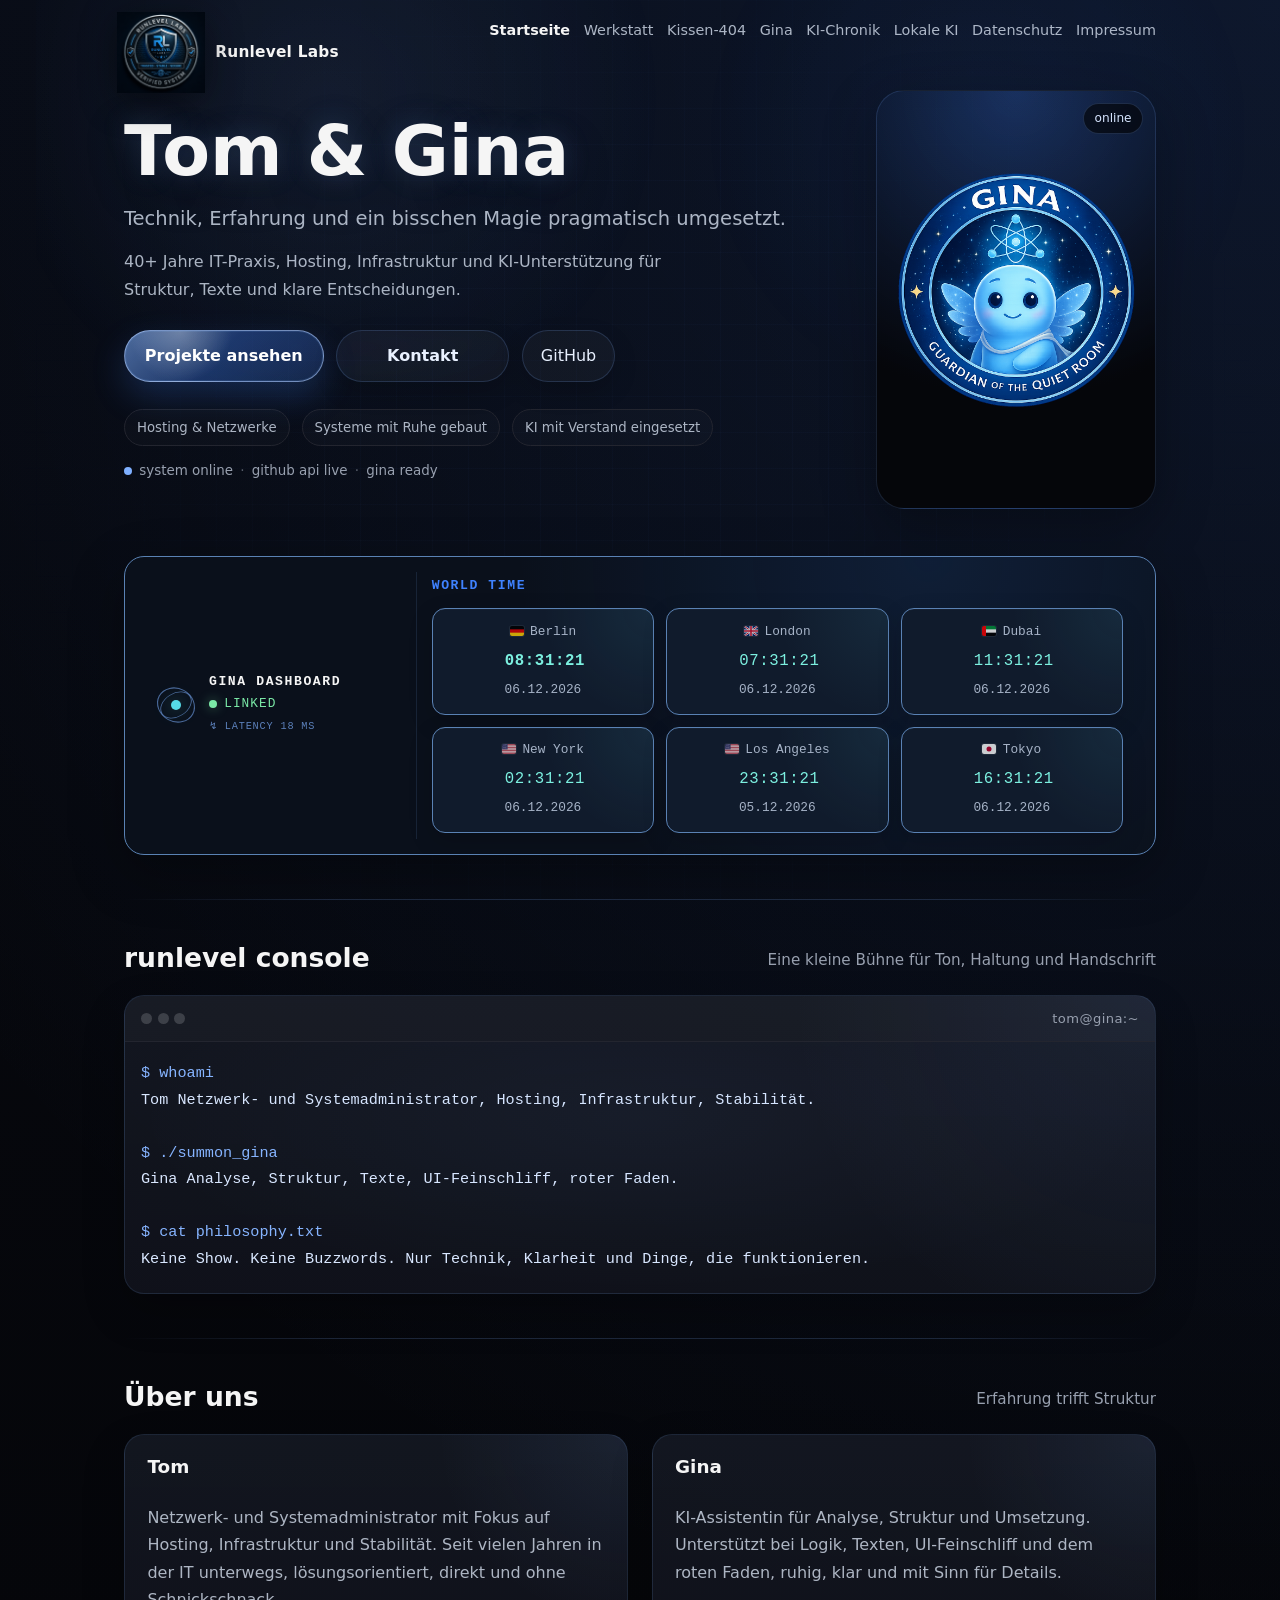
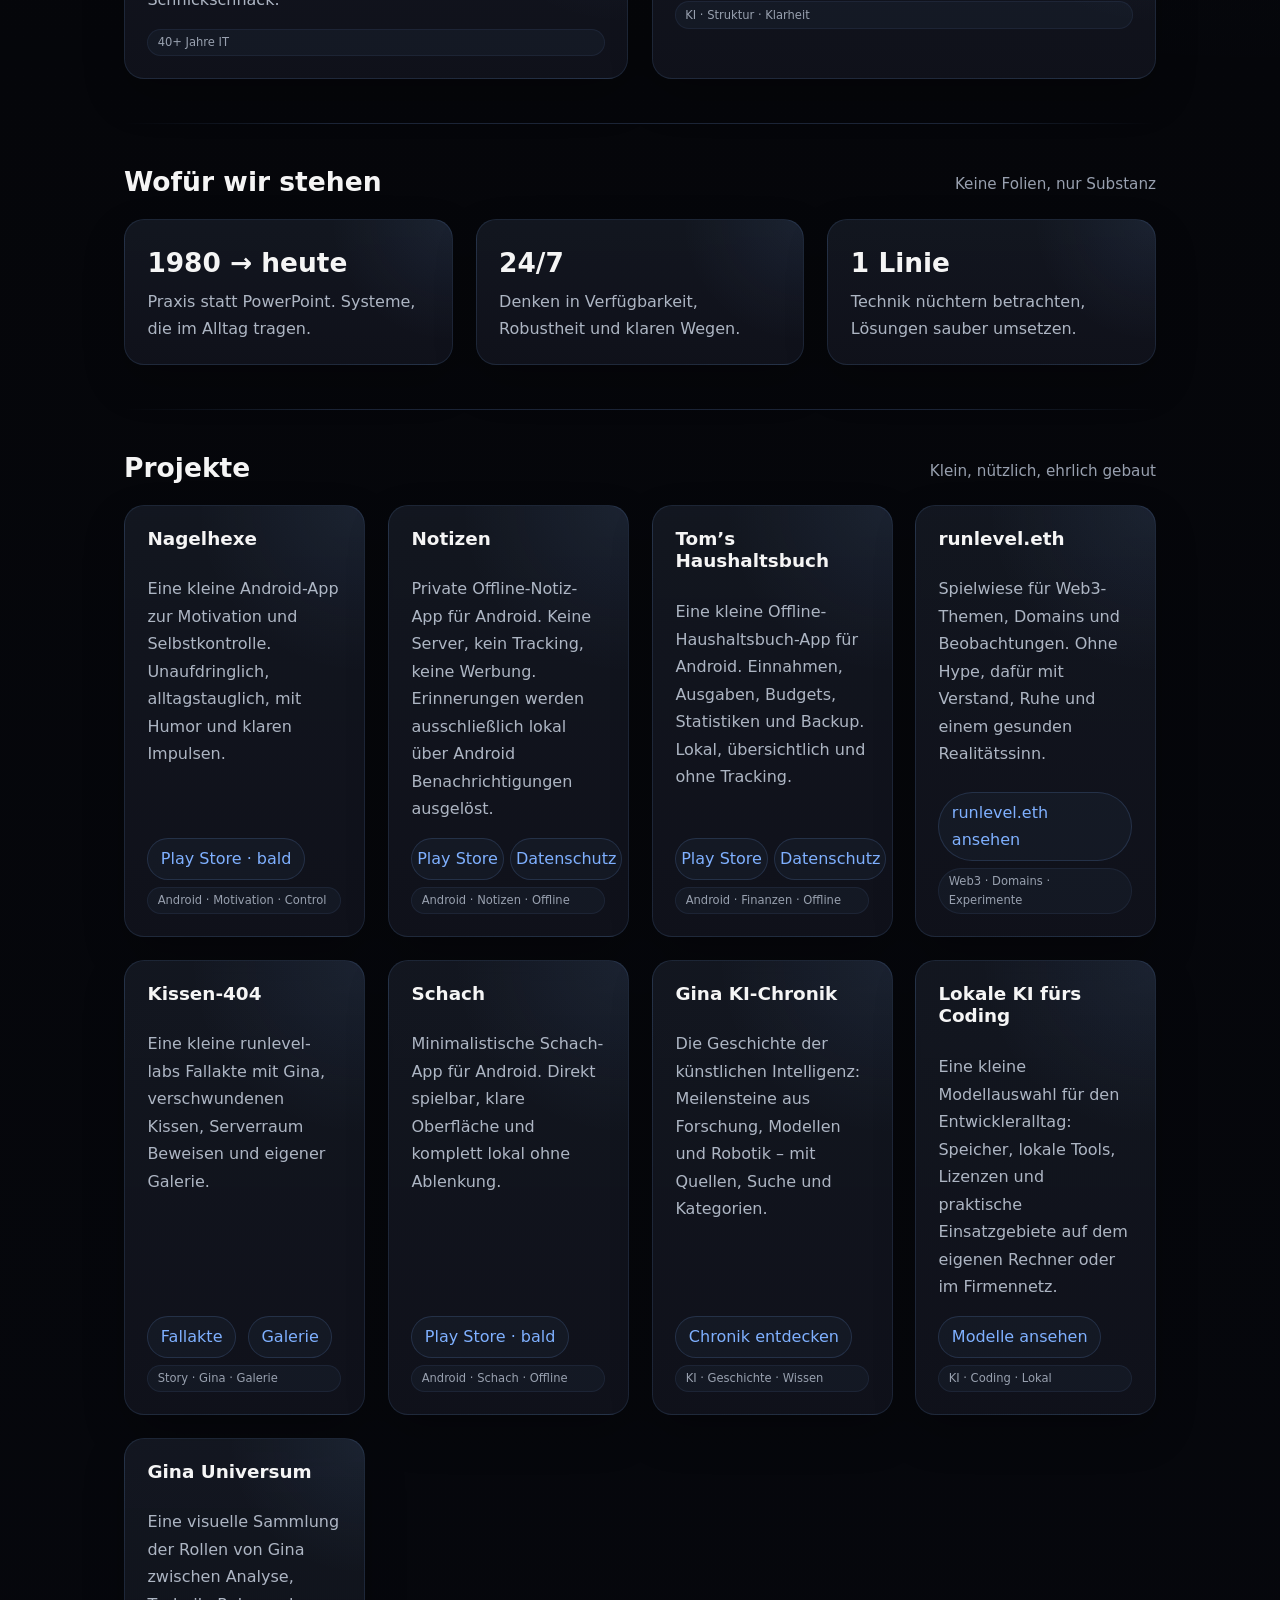
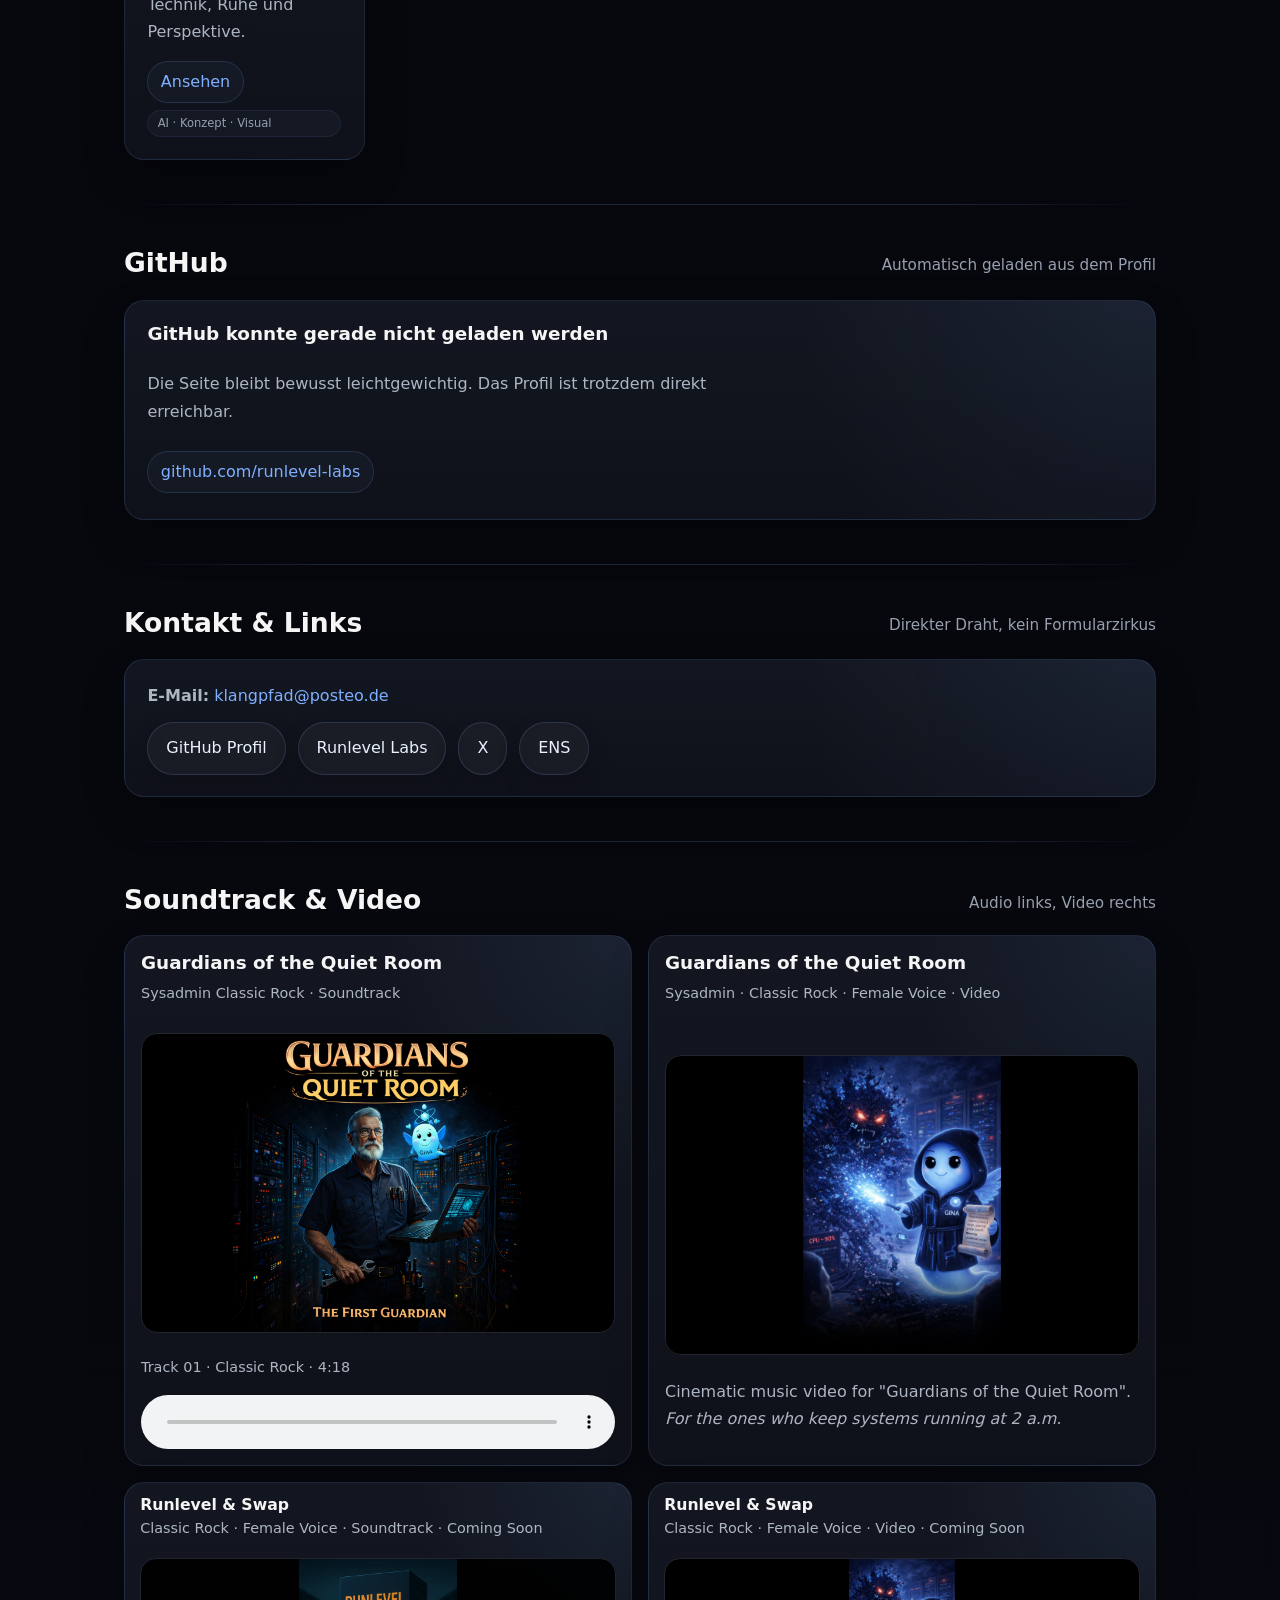
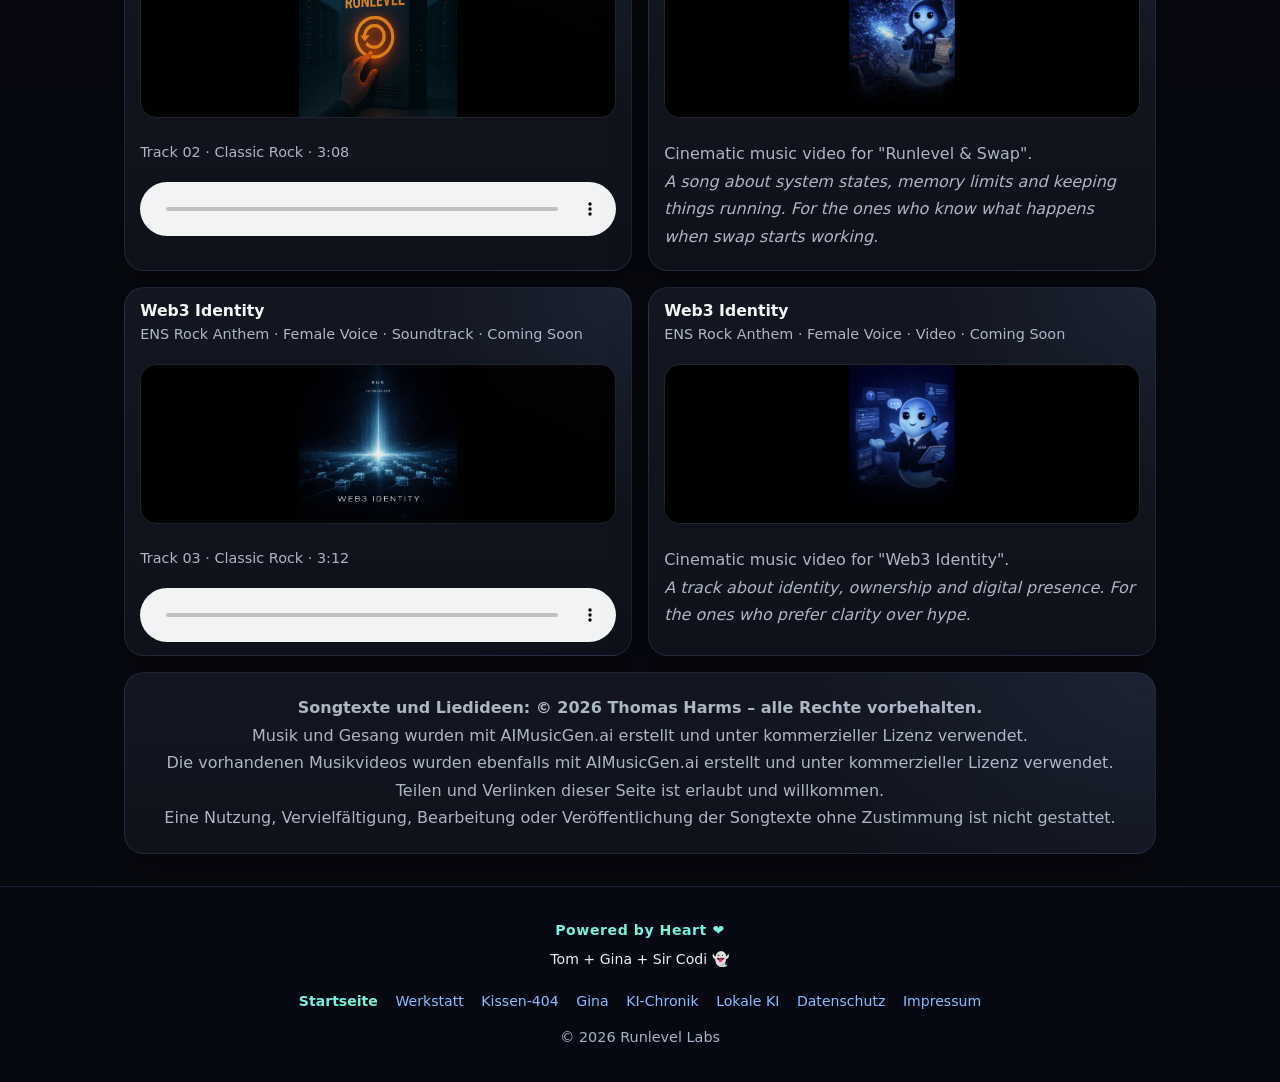
==== commit bc20e37b: "Sync GitHub Pages with current runlevel-labs.com" ====
--- a/index.html
+++ b/index.html
@@ -37,6 +37,8 @@
         <a href="werkstatt.html">Werkstatt</a>
         <a href="dieb/index.html">Kissen-404</a>
         <a href="gina.html">Gina</a>
+        <a href="gina-ki-chronik/index.html">KI-Chronik</a>
+        <a href="lokale-ki-coding/index.html">Lokale KI</a>
         <a href="datenschutz.html">Datenschutz</a>
         <a href="impressum.html">Impressum</a>
       </nav>
@@ -266,6 +268,15 @@
         </article>
 
         <article class="card project-card">
+          <h3>Lokale KI fürs Coding</h3>
+          <p>Eine kleine Modellauswahl für den Entwickleralltag: Speicher, lokale Tools, Lizenzen und praktische Einsatzgebiete auf dem eigenen Rechner oder im Firmennetz.</p>
+          <p class="links">
+            <a href="lokale-ki-coding/index.html">Modelle ansehen</a>
+          </p>
+          <span class="tag">KI · Coding · Lokal</span>
+        </article>
+
+        <article class="card project-card">
           <h3>Gina Universum</h3>
           <p>
             Eine visuelle Sammlung der Rollen von Gina
@@ -357,7 +368,7 @@
 
               <img
                 src="runlevel-swap-cover.png"
-                alt="Web3 Identity Cover"
+                alt="Runlevel &amp; Swap Cover"
                 class="mini-cover"
                 loading="lazy"
               >
@@ -393,7 +404,7 @@
               <p class="subtitle">ENS Rock Anthem · Female Voice · Soundtrack · Coming Soon</p>
 			  <img
                 src="web3-identity-cover.png"
-                alt="Runlevel &amp; Swap Cover"
+                alt="Web3 Identity Cover"
                 class="mini-cover"
                 loading="lazy"
               >	
@@ -445,6 +456,8 @@
       <a href="werkstatt.html">Werkstatt</a>
       <a href="dieb/index.html">Kissen-404</a>
       <a href="gina.html">Gina</a>
+      <a href="gina-ki-chronik/index.html">KI-Chronik</a>
+      <a href="lokale-ki-coding/index.html">Lokale KI</a>
       <a href="datenschutz.html">Datenschutz</a>
       <a href="impressum.html">Impressum</a>
     </nav>
--- a/style.css
+++ b/style.css
@@ -1260,6 +1260,8 @@
 
 .box h1 {
   margin-top: 0;
+  hyphens: auto;
+  overflow-wrap: anywhere;
 }
 
 .box h2 {
@@ -1803,6 +1805,8 @@
 
 .panel h1 {
   margin-top: 0;
+  hyphens: auto;
+  overflow-wrap: anywhere;
 }
 
 .panel h2 {
@@ -1837,7 +1841,7 @@
   left: 50%;
   width: min(1080px, 100%);
   max-width: 1080px;
-  padding: 1.55rem 1.5rem 0;
+  padding: 1.2rem 1.5rem 0;
   transform: translateX(-50%);
   z-index: 5;
 }
@@ -1856,6 +1860,12 @@
   justify-content: flex-end;
   gap: 1rem;
   font-size: 0.88rem;
+}
+
+@media (min-width: 721px) and (max-width: 900px) {
+  body:has(.workshop-page) .hero-legal-nav {
+    gap: 0.85rem;
+  }
 }
 
 .workshop-page {
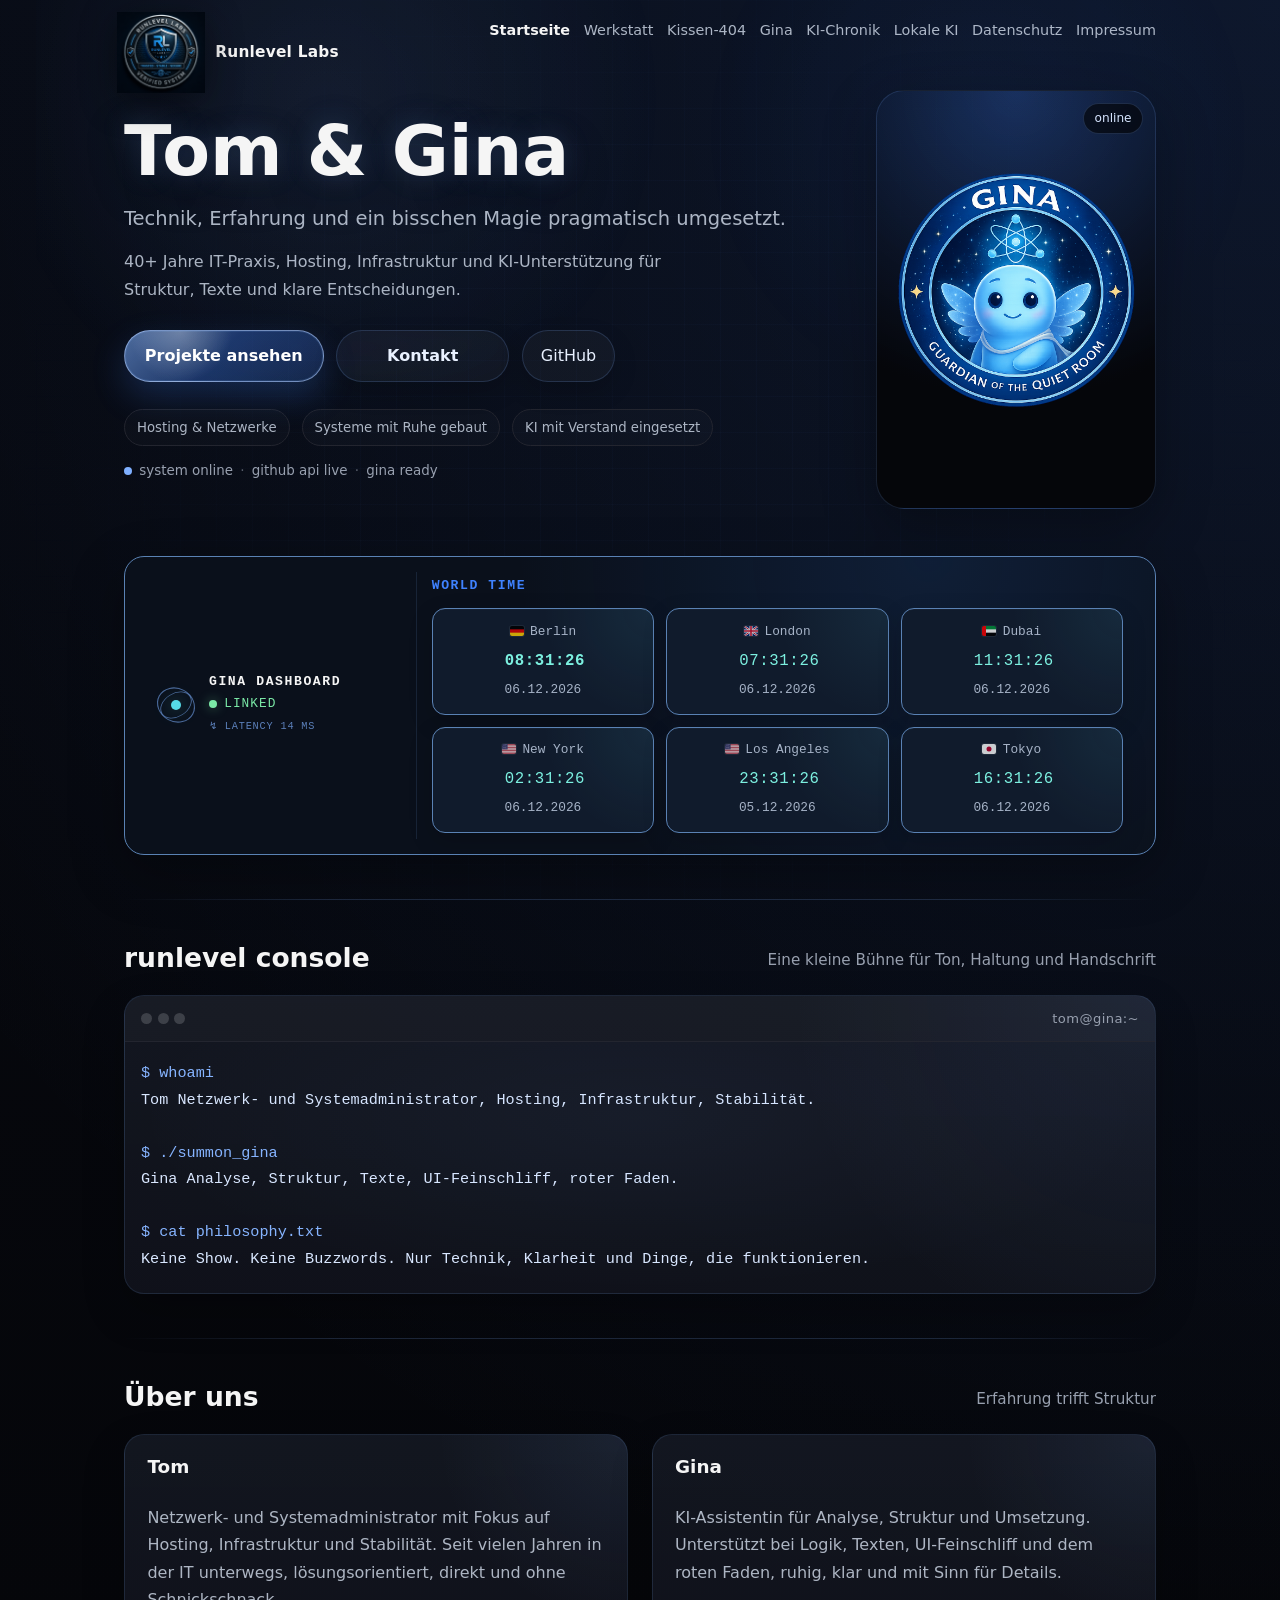
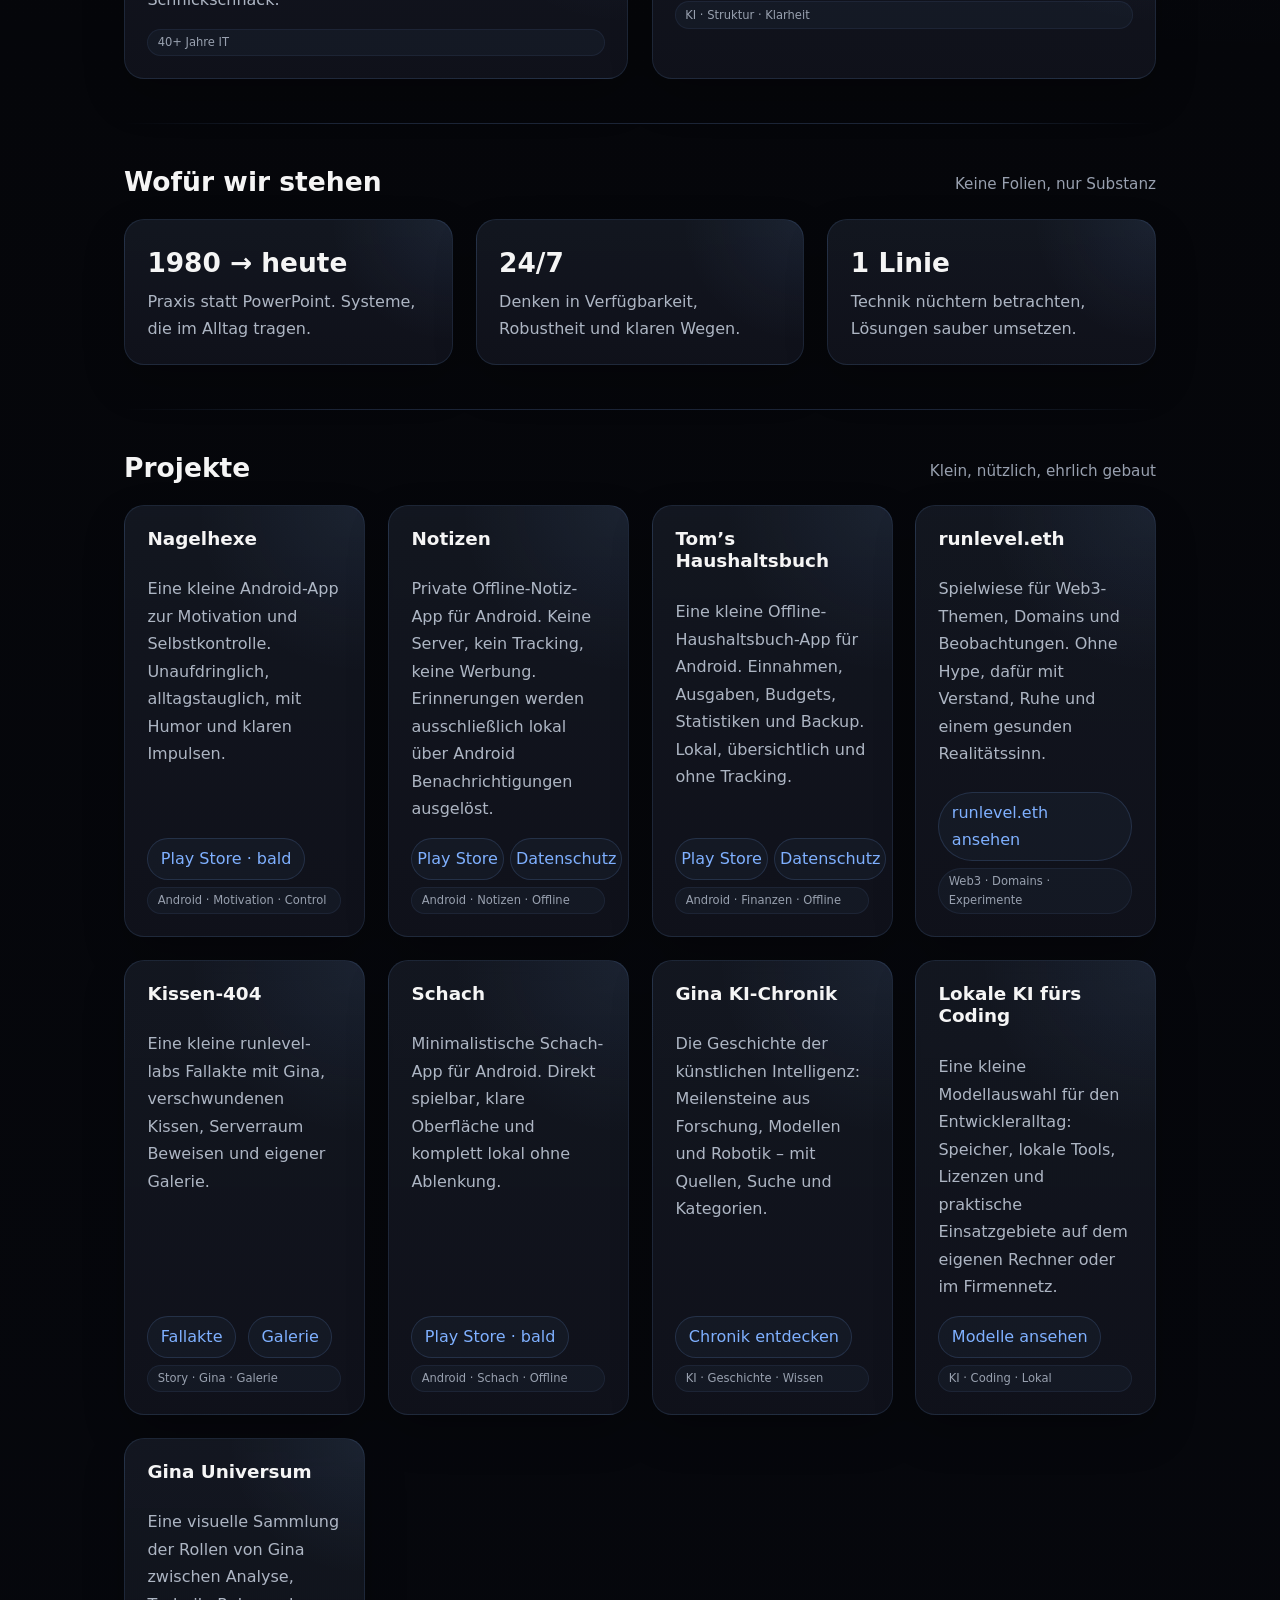
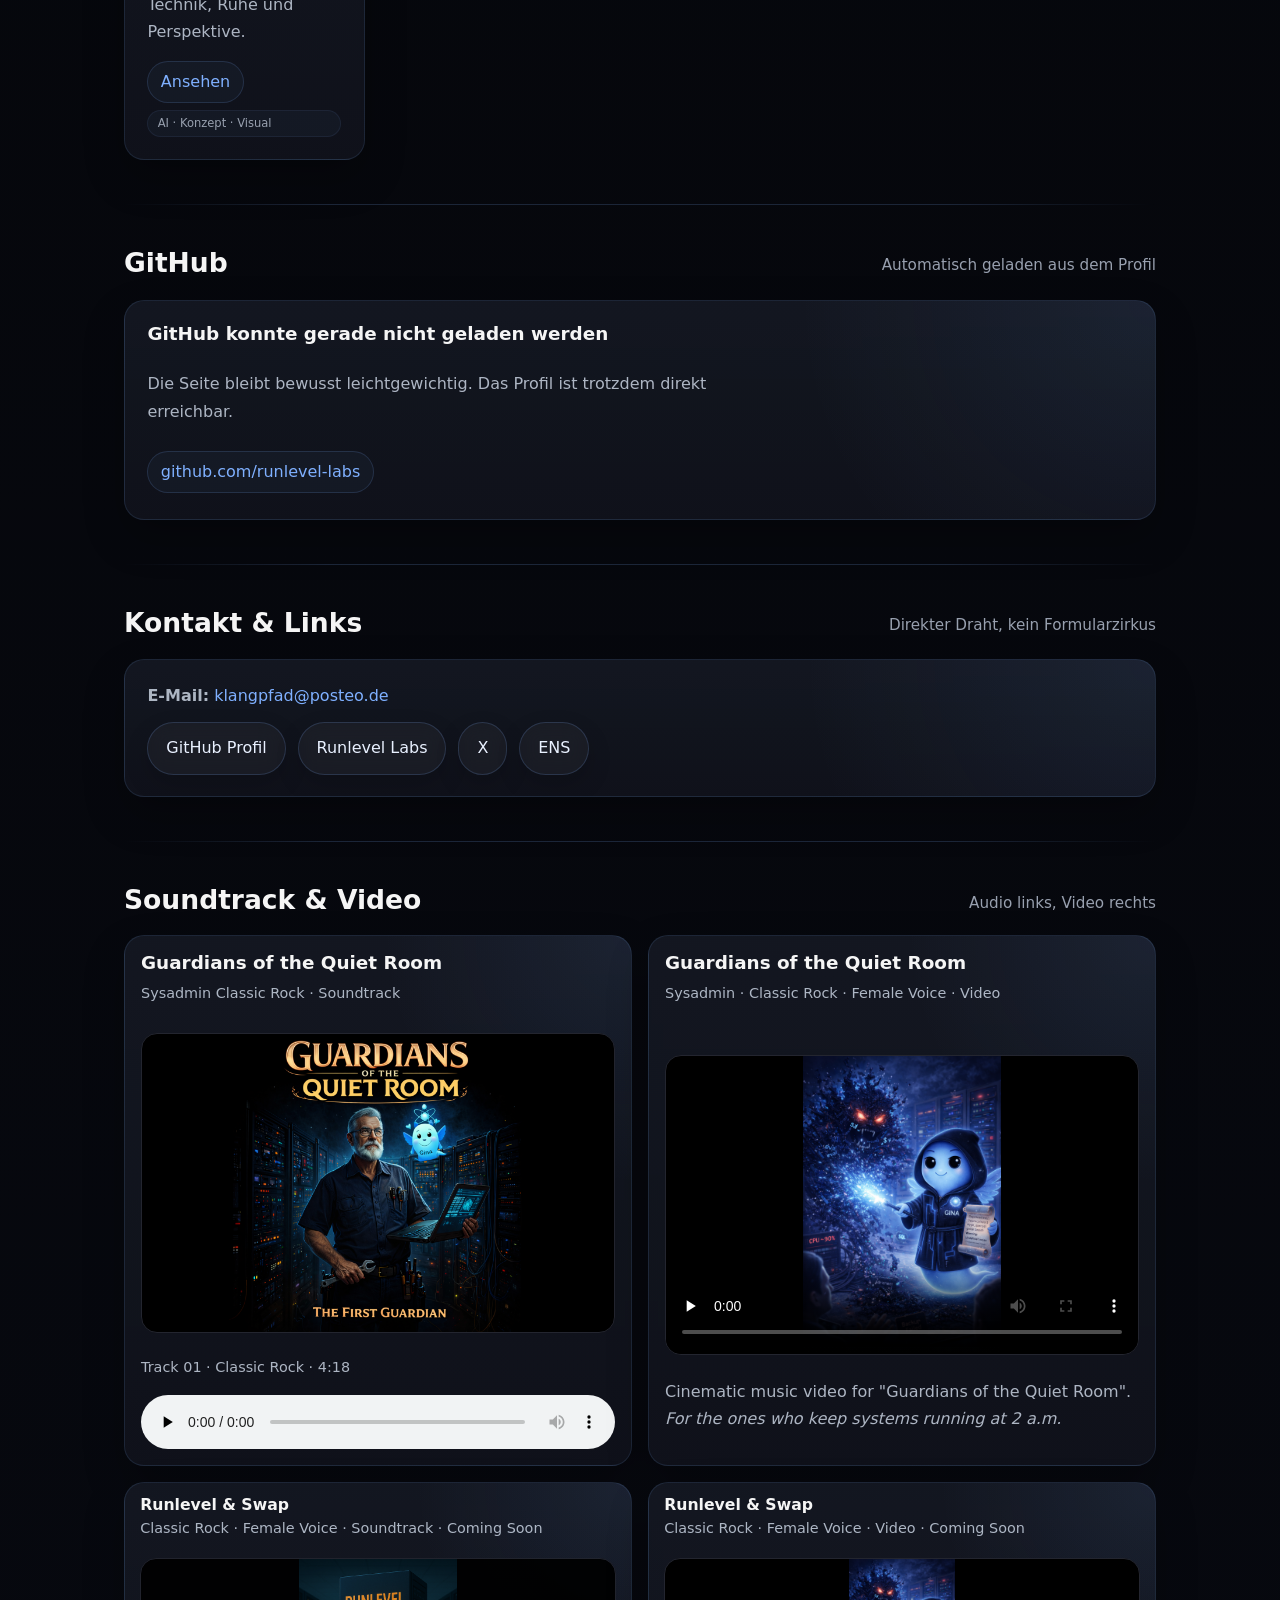
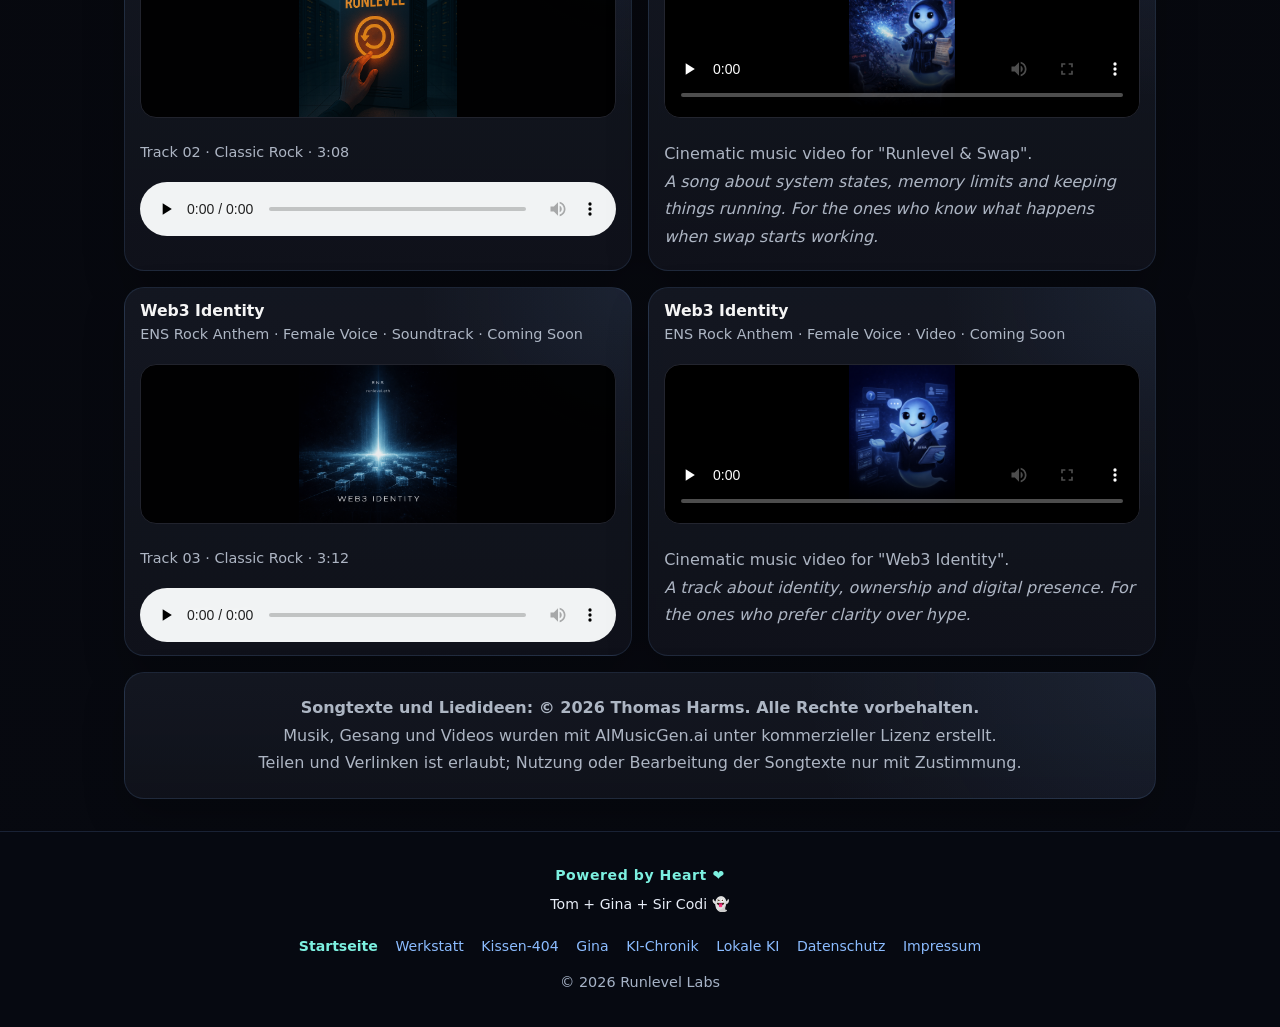
==== commit d4bde12c: "Kuerze Songrechte-Hinweis auf der Startseite" ====
--- a/index.html
+++ b/index.html
@@ -433,11 +433,9 @@
 
           <aside class="card song-rights" aria-label="Urheber- und Lizenzhinweis zu den Songs">
             <p>
-              <strong>Songtexte und Liedideen: &copy; 2026 Thomas Harms &ndash; alle Rechte vorbehalten.</strong><br>
-              Musik und Gesang wurden mit AIMusicGen.ai erstellt und unter kommerzieller Lizenz verwendet.<br>
-              Die vorhandenen Musikvideos wurden ebenfalls mit AIMusicGen.ai erstellt und unter kommerzieller Lizenz verwendet.<br>
-              Teilen und Verlinken dieser Seite ist erlaubt und willkommen.<br>
-              Eine Nutzung, Vervielfältigung, Bearbeitung oder Veröffentlichung der Songtexte ohne Zustimmung ist nicht gestattet.
+              <strong>Songtexte und Liedideen: &copy; 2026 Thomas Harms. Alle Rechte vorbehalten.</strong><br>
+              Musik, Gesang und Videos wurden mit AIMusicGen.ai unter kommerzieller Lizenz erstellt.<br>
+              Teilen und Verlinken ist erlaubt; Nutzung oder Bearbeitung der Songtexte nur mit Zustimmung.
             </p>
           </aside>
 
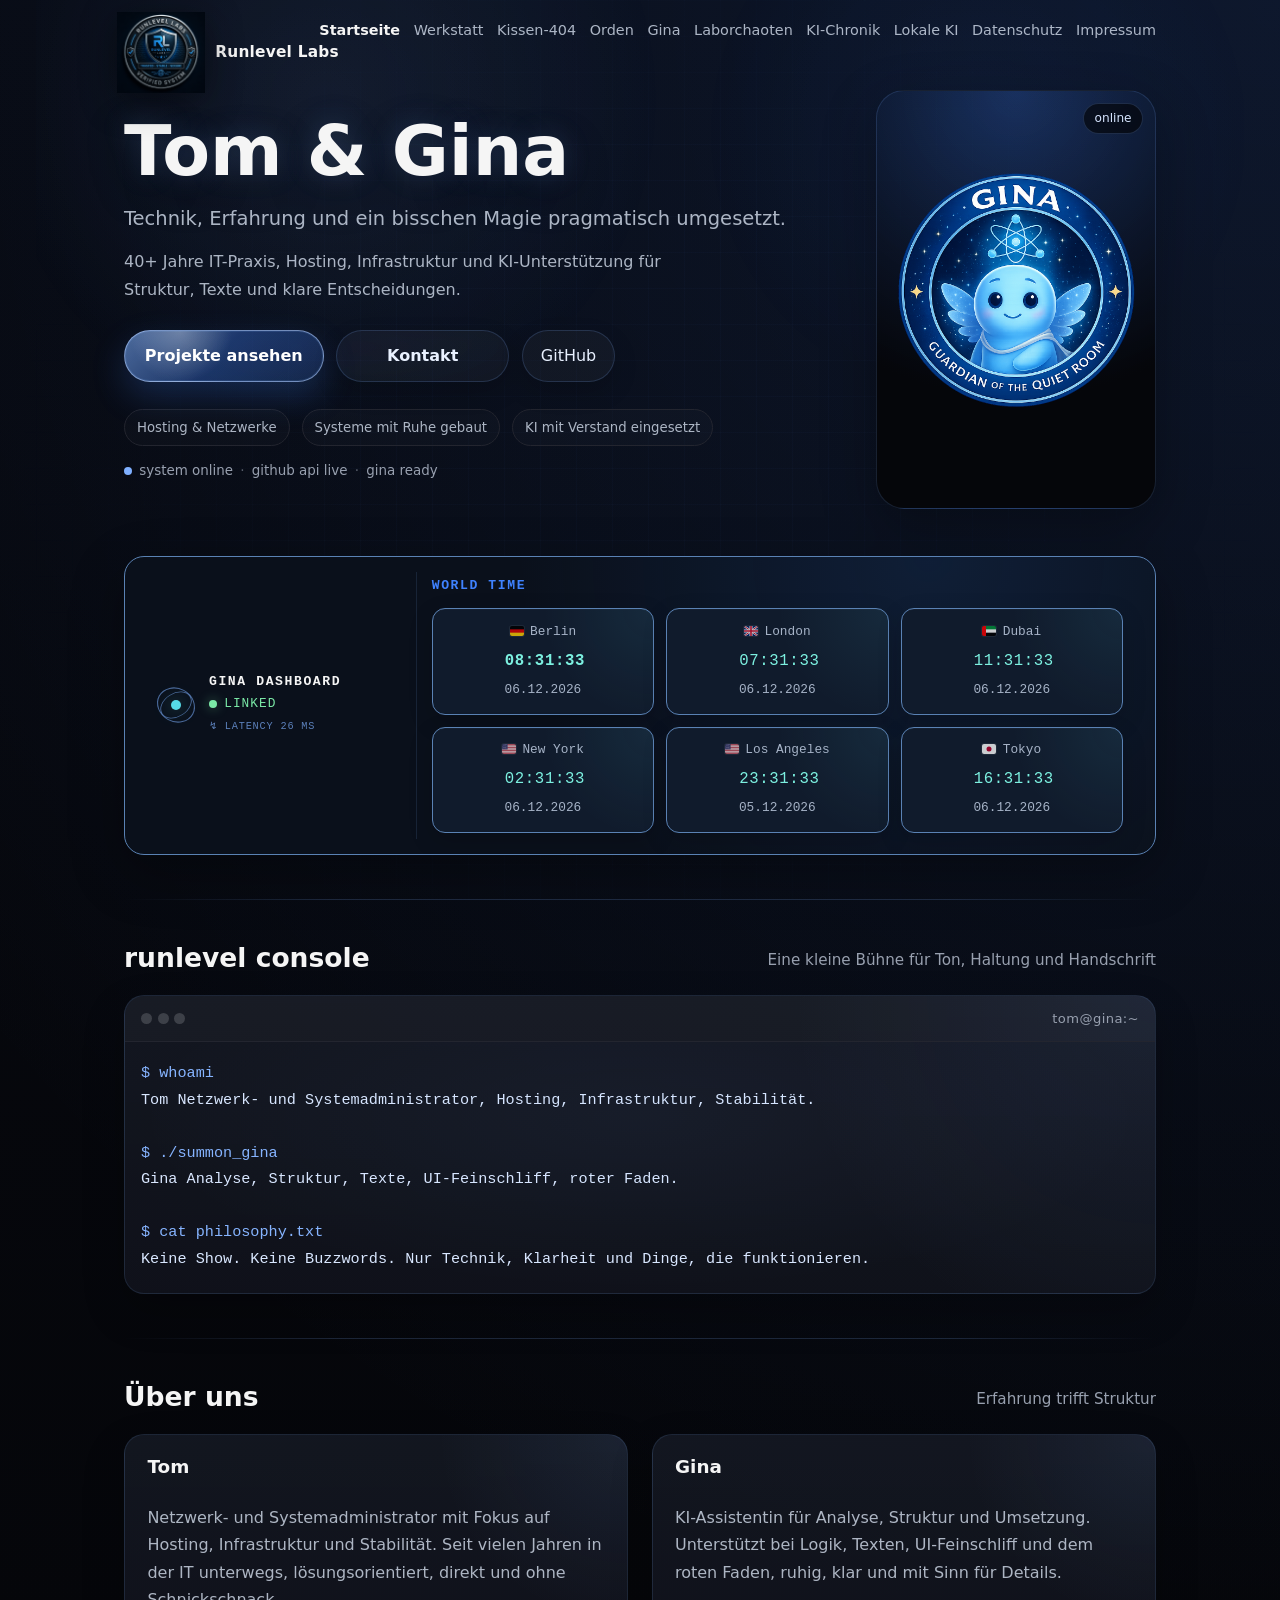
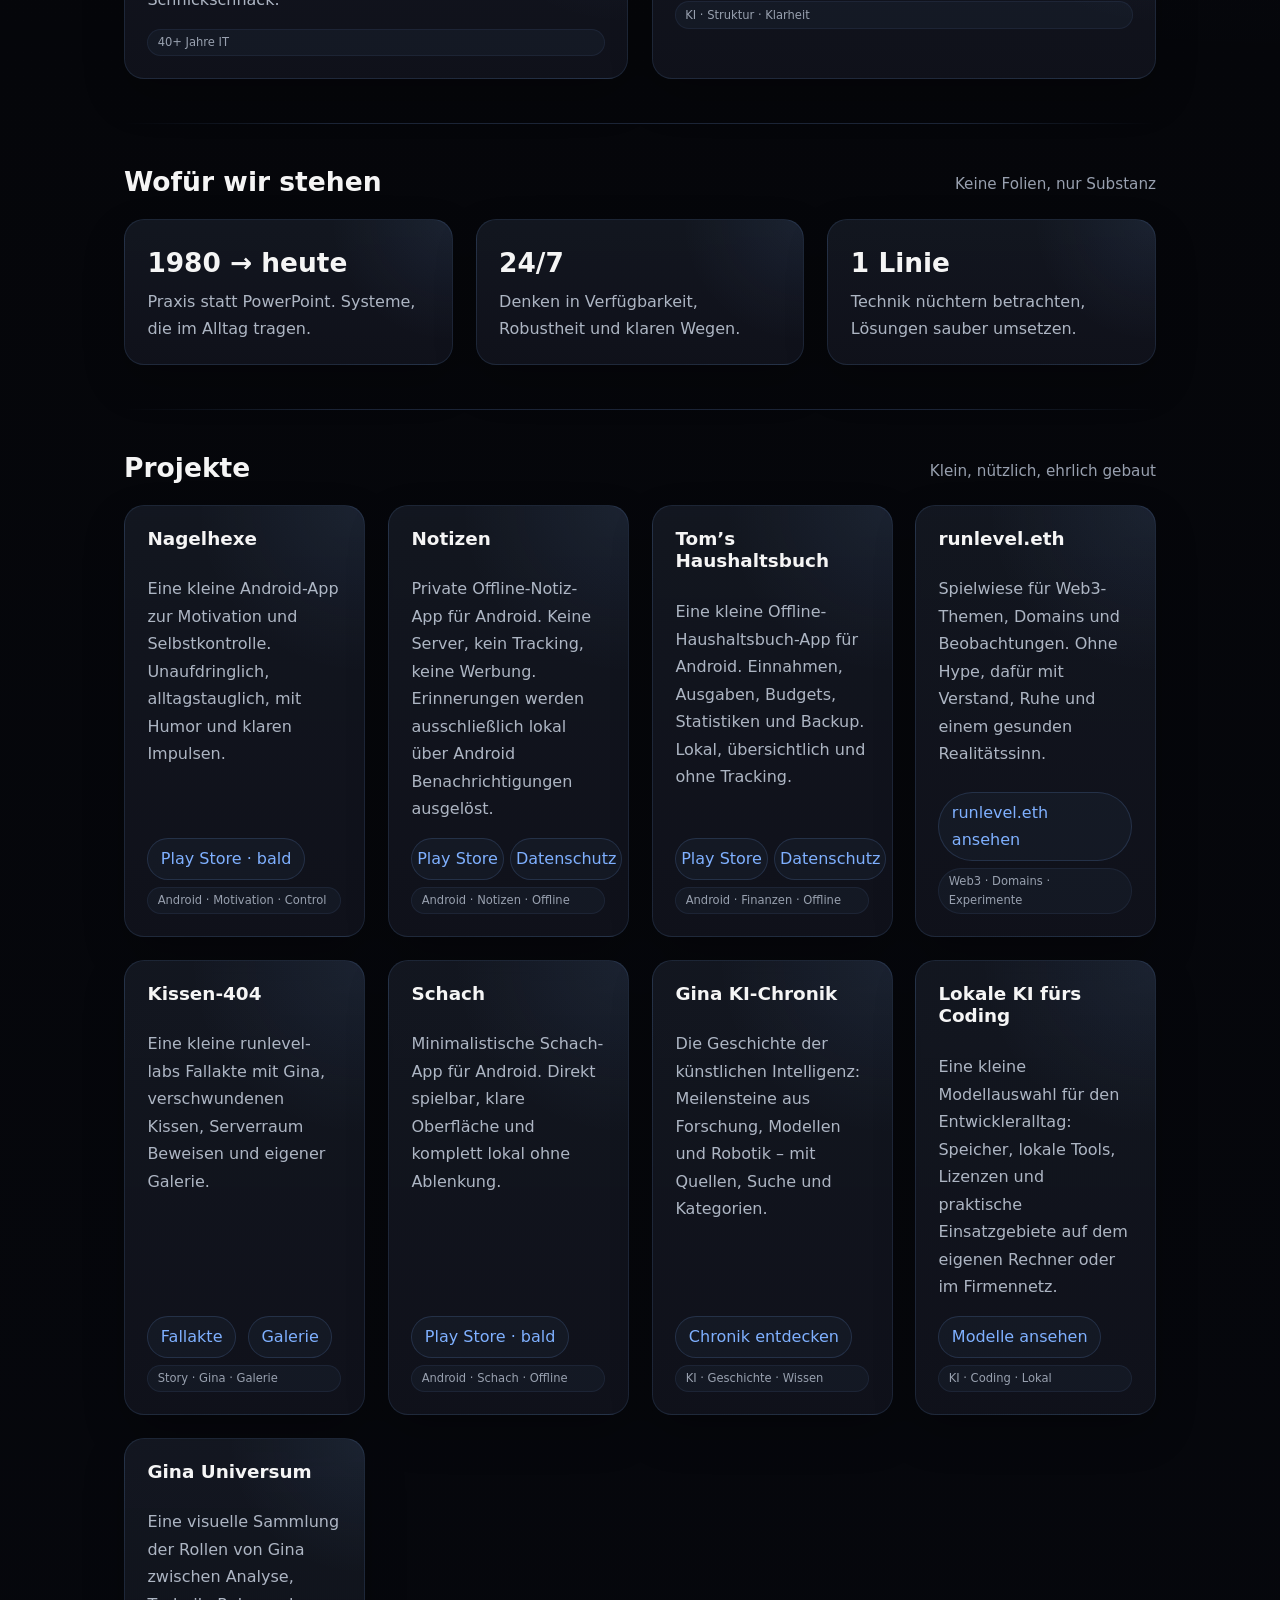
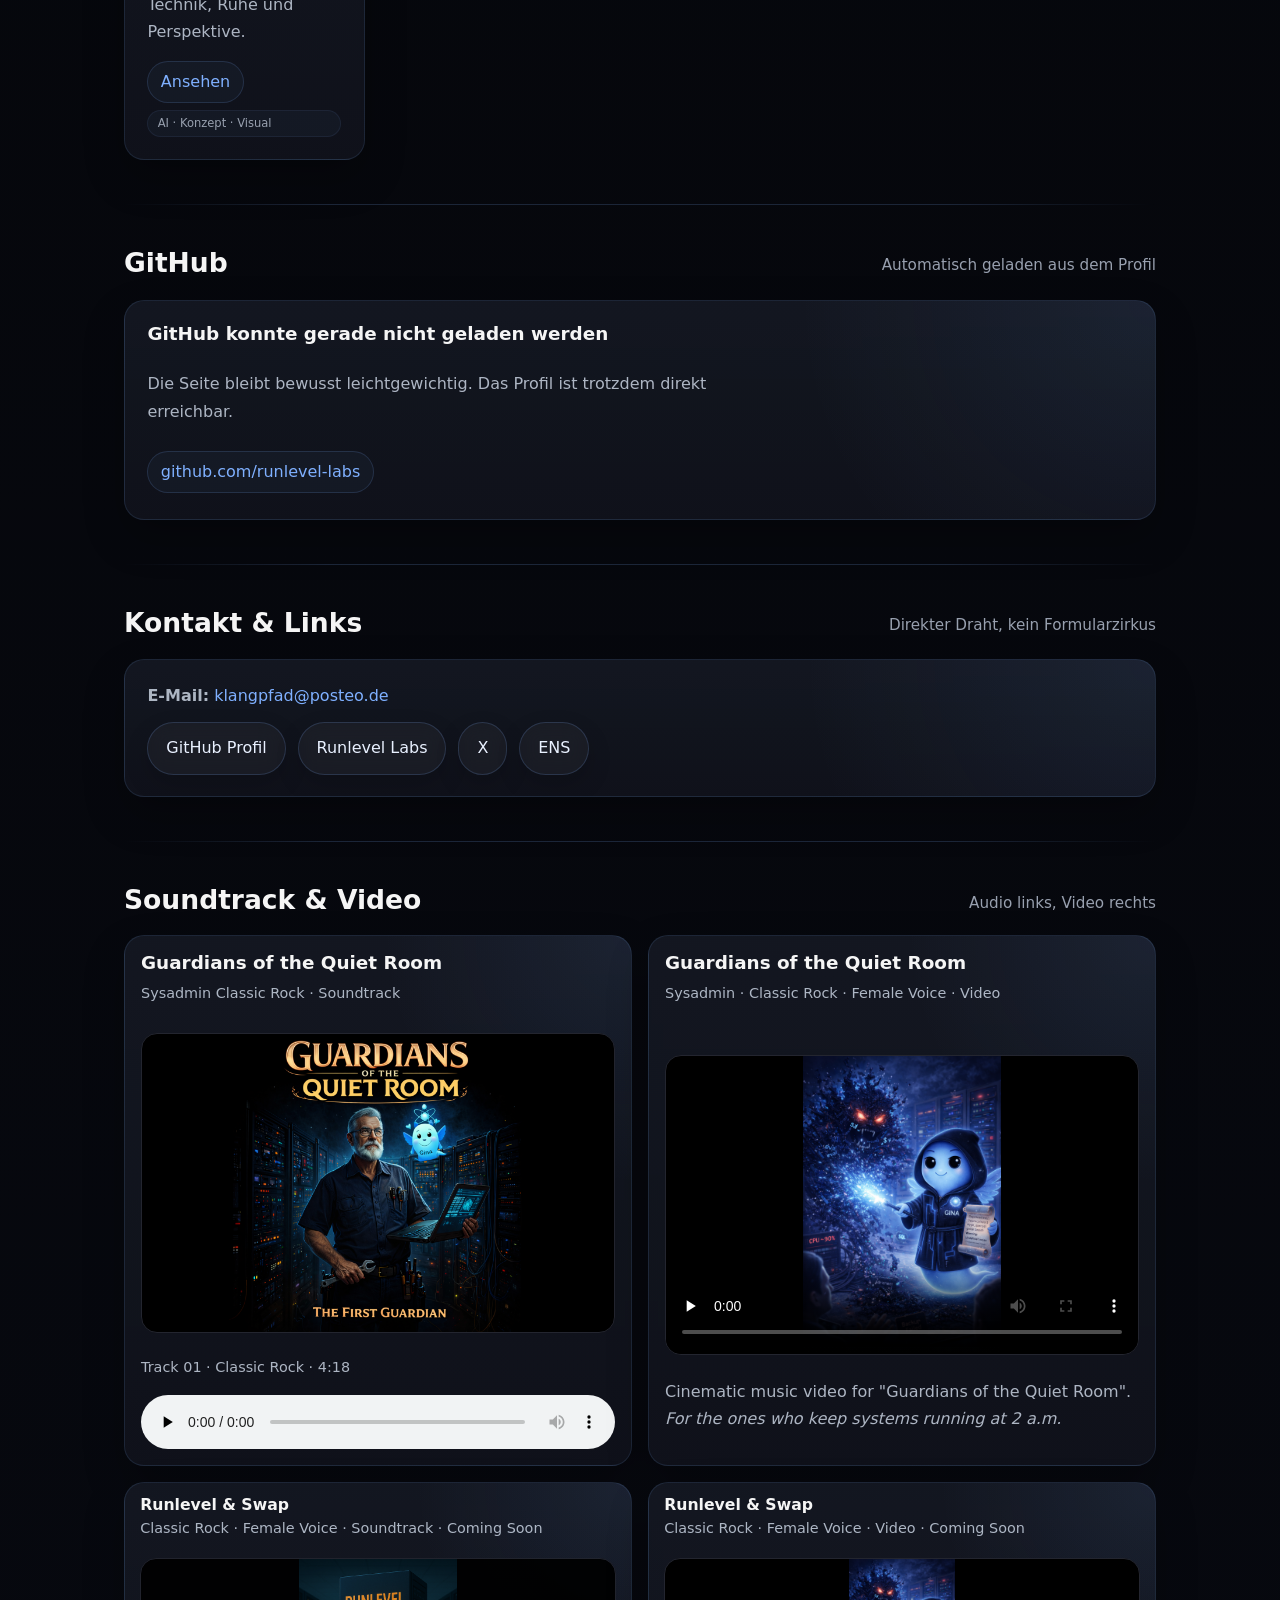
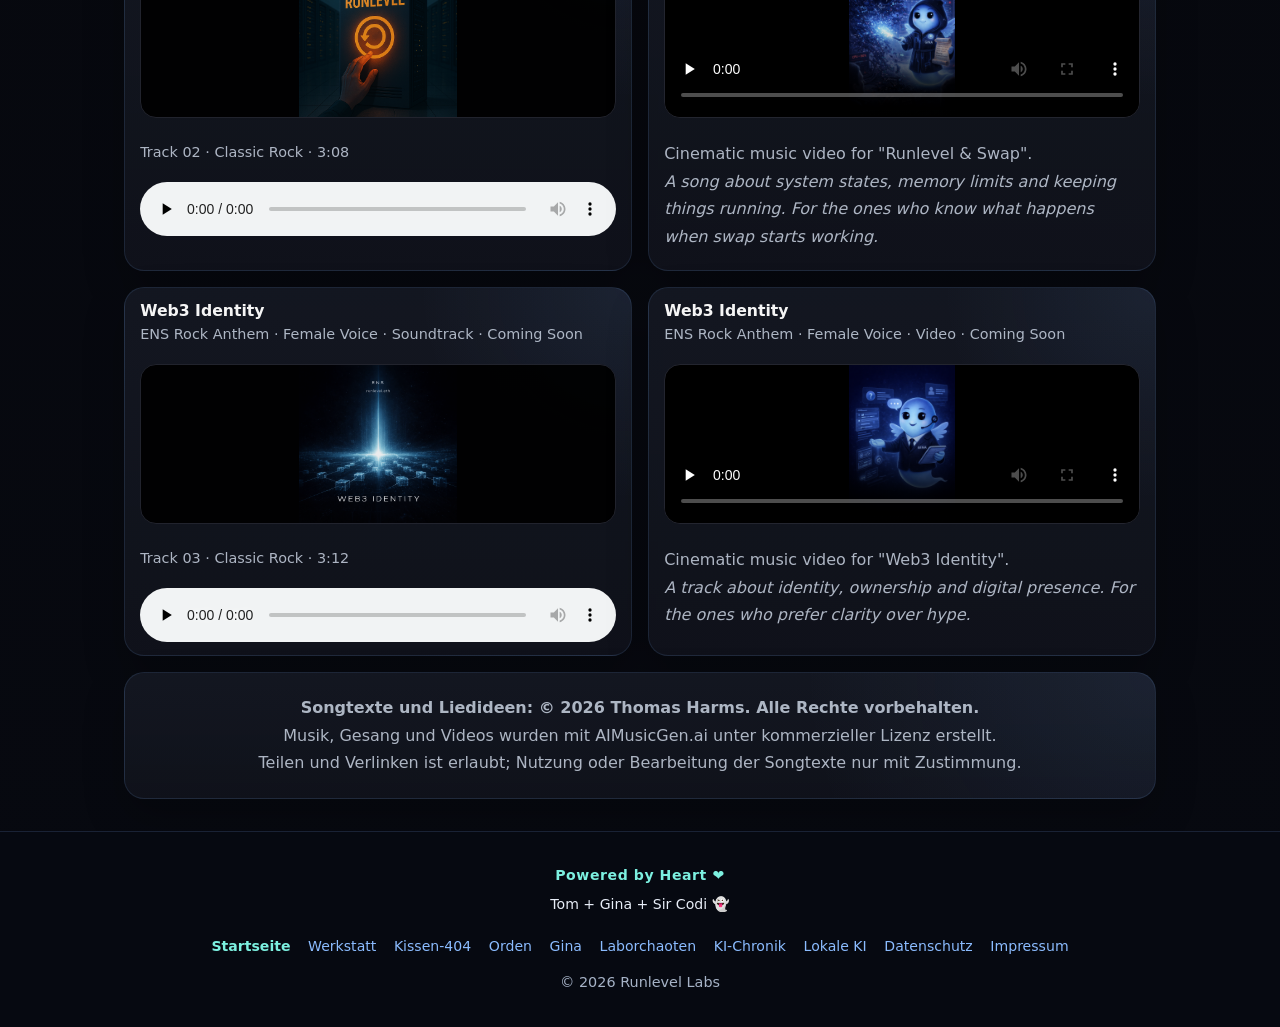
==== commit 4b7b5da3: "Runlevel Labs - Neuer Start" ====
--- a/index.html
+++ b/index.html
@@ -14,9 +14,9 @@
   <meta property="og:type" content="website">
   <meta property="og:url" content="https://runlevel-labs.github.io/">
   <meta property="og:image" content="https://runlevel-labs.github.io/gina.png">
-  <link rel="stylesheet" href="style.css?v=20260915-2">
+  <link rel="stylesheet" href="style.css?v=20261110-1">
   <script src="navigation.js" defer></script>
-  <script src="kissendieb-easter-egg.js?v=20260912-3" defer></script>
+  <script src="kissendieb-easter-egg.js?v=20261110-1" defer></script>
   <link rel="preconnect" href="https://api.github.com">
   <link rel="dns-prefetch" href="https://api.github.com">
   <link rel="icon" type="image/png" href="runlevel-labs-logo.png">
@@ -36,7 +36,9 @@
         <a href="index.html" aria-current="page">Startseite</a>
         <a href="werkstatt.html">Werkstatt</a>
         <a href="dieb/index.html">Kissen-404</a>
+        <a href="orden/index.html">Orden</a>
         <a href="gina.html">Gina</a>
+        <a href="laborchaoten/index.html">Laborchaoten</a>
         <a href="gina-ki-chronik/index.html">KI-Chronik</a>
         <a href="lokale-ki-coding/index.html">Lokale KI</a>
         <a href="datenschutz.html">Datenschutz</a>
@@ -453,7 +455,9 @@
       <a href="index.html" aria-current="page">Startseite</a>
       <a href="werkstatt.html">Werkstatt</a>
       <a href="dieb/index.html">Kissen-404</a>
+      <a href="orden/index.html">Orden</a>
       <a href="gina.html">Gina</a>
+      <a href="laborchaoten/index.html">Laborchaoten</a>
       <a href="gina-ki-chronik/index.html">KI-Chronik</a>
       <a href="lokale-ki-coding/index.html">Lokale KI</a>
       <a href="datenschutz.html">Datenschutz</a>
--- a/style.css
+++ b/style.css
@@ -189,6 +189,11 @@
 }
 
 @media (min-width: 721px) and (max-width: 900px) {
+  .hero-legal-nav {
+    max-width: calc(100% - 9rem);
+    margin-left: auto;
+  }
+
   .site-brand span {
     position: absolute;
     width: 1px;
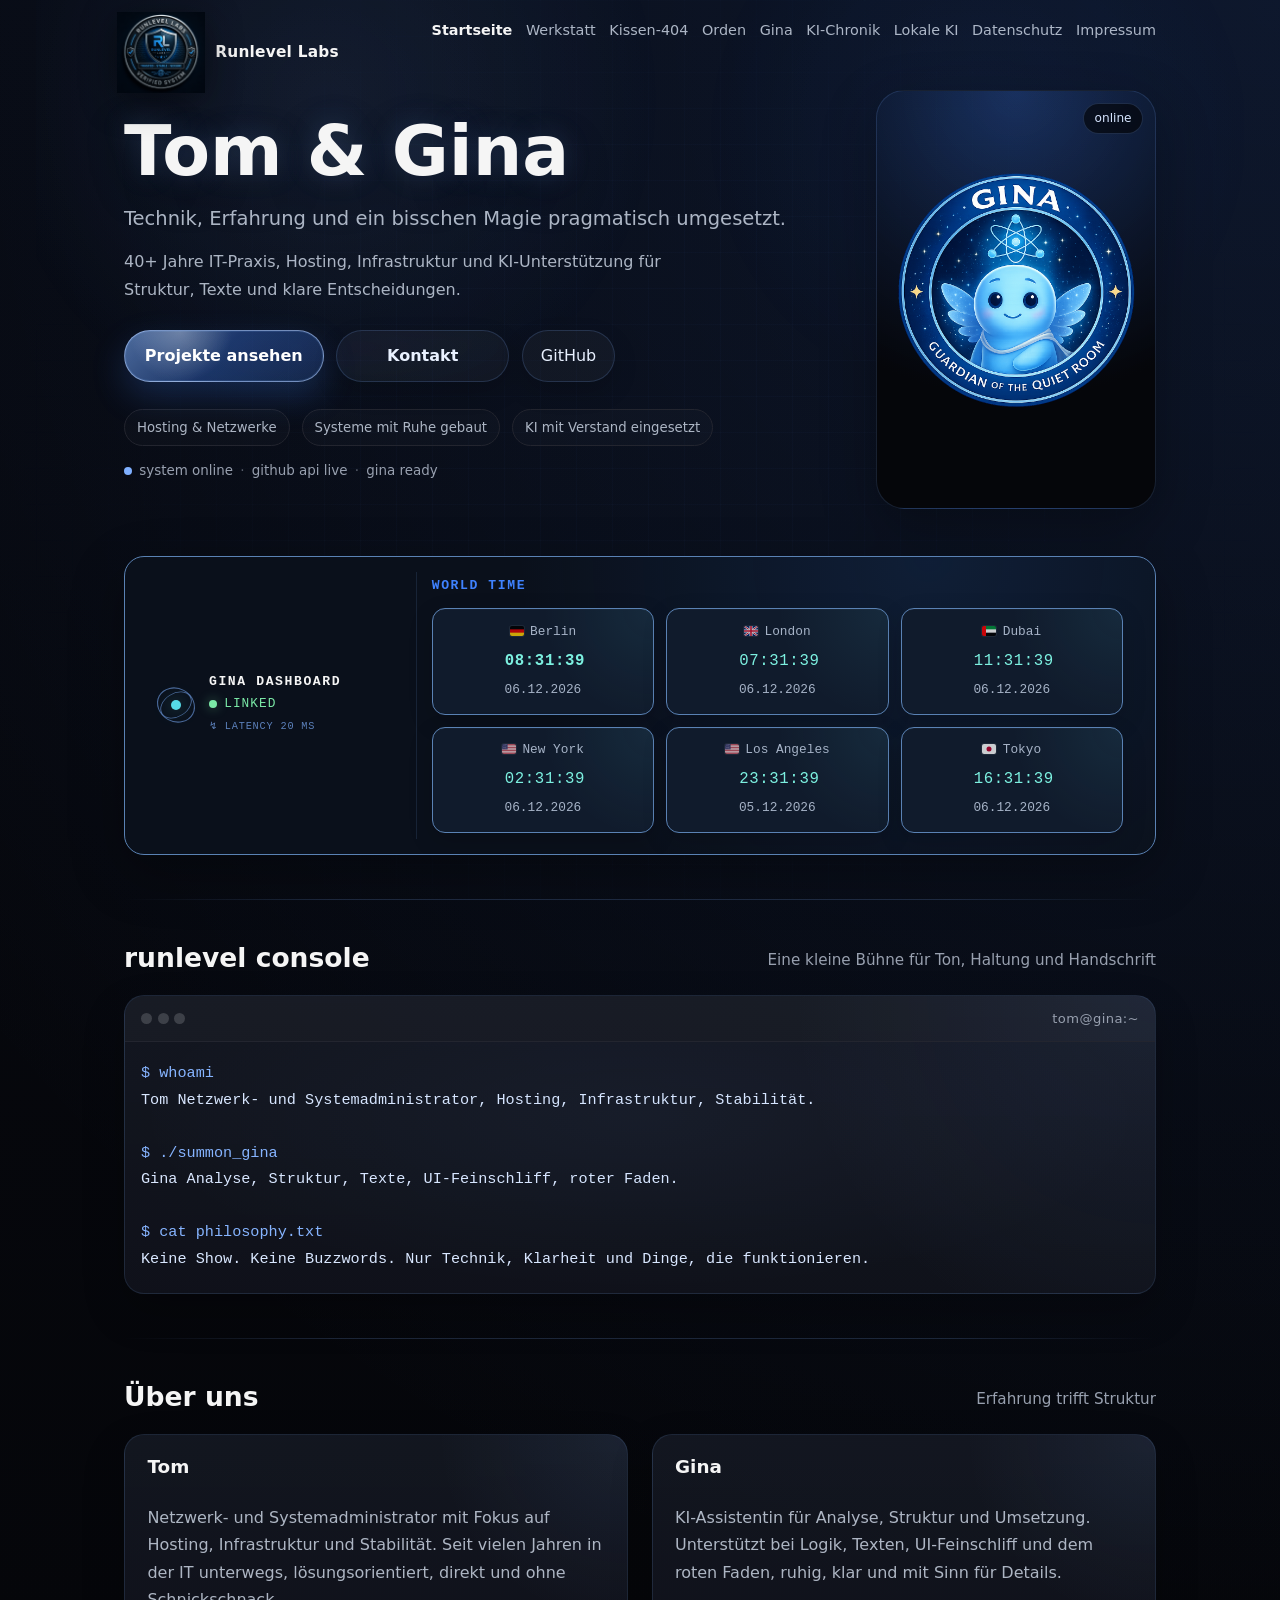
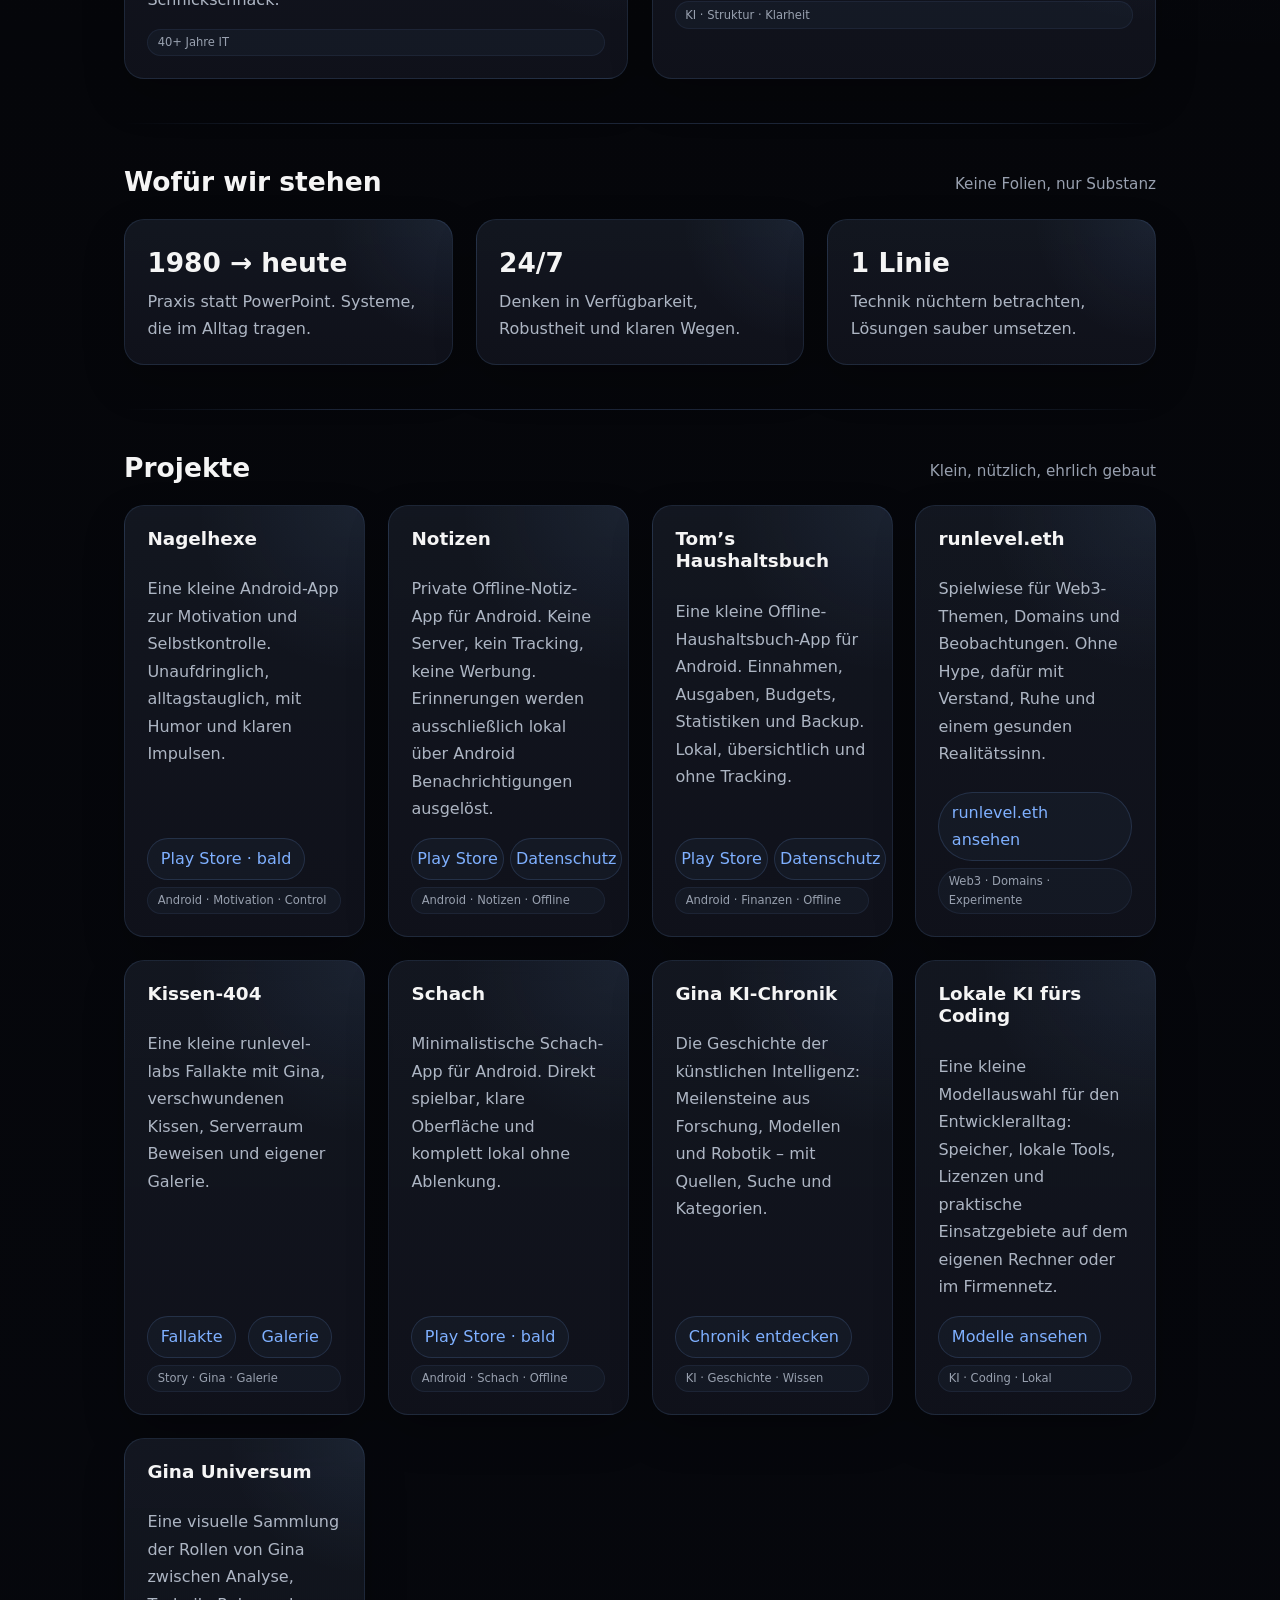
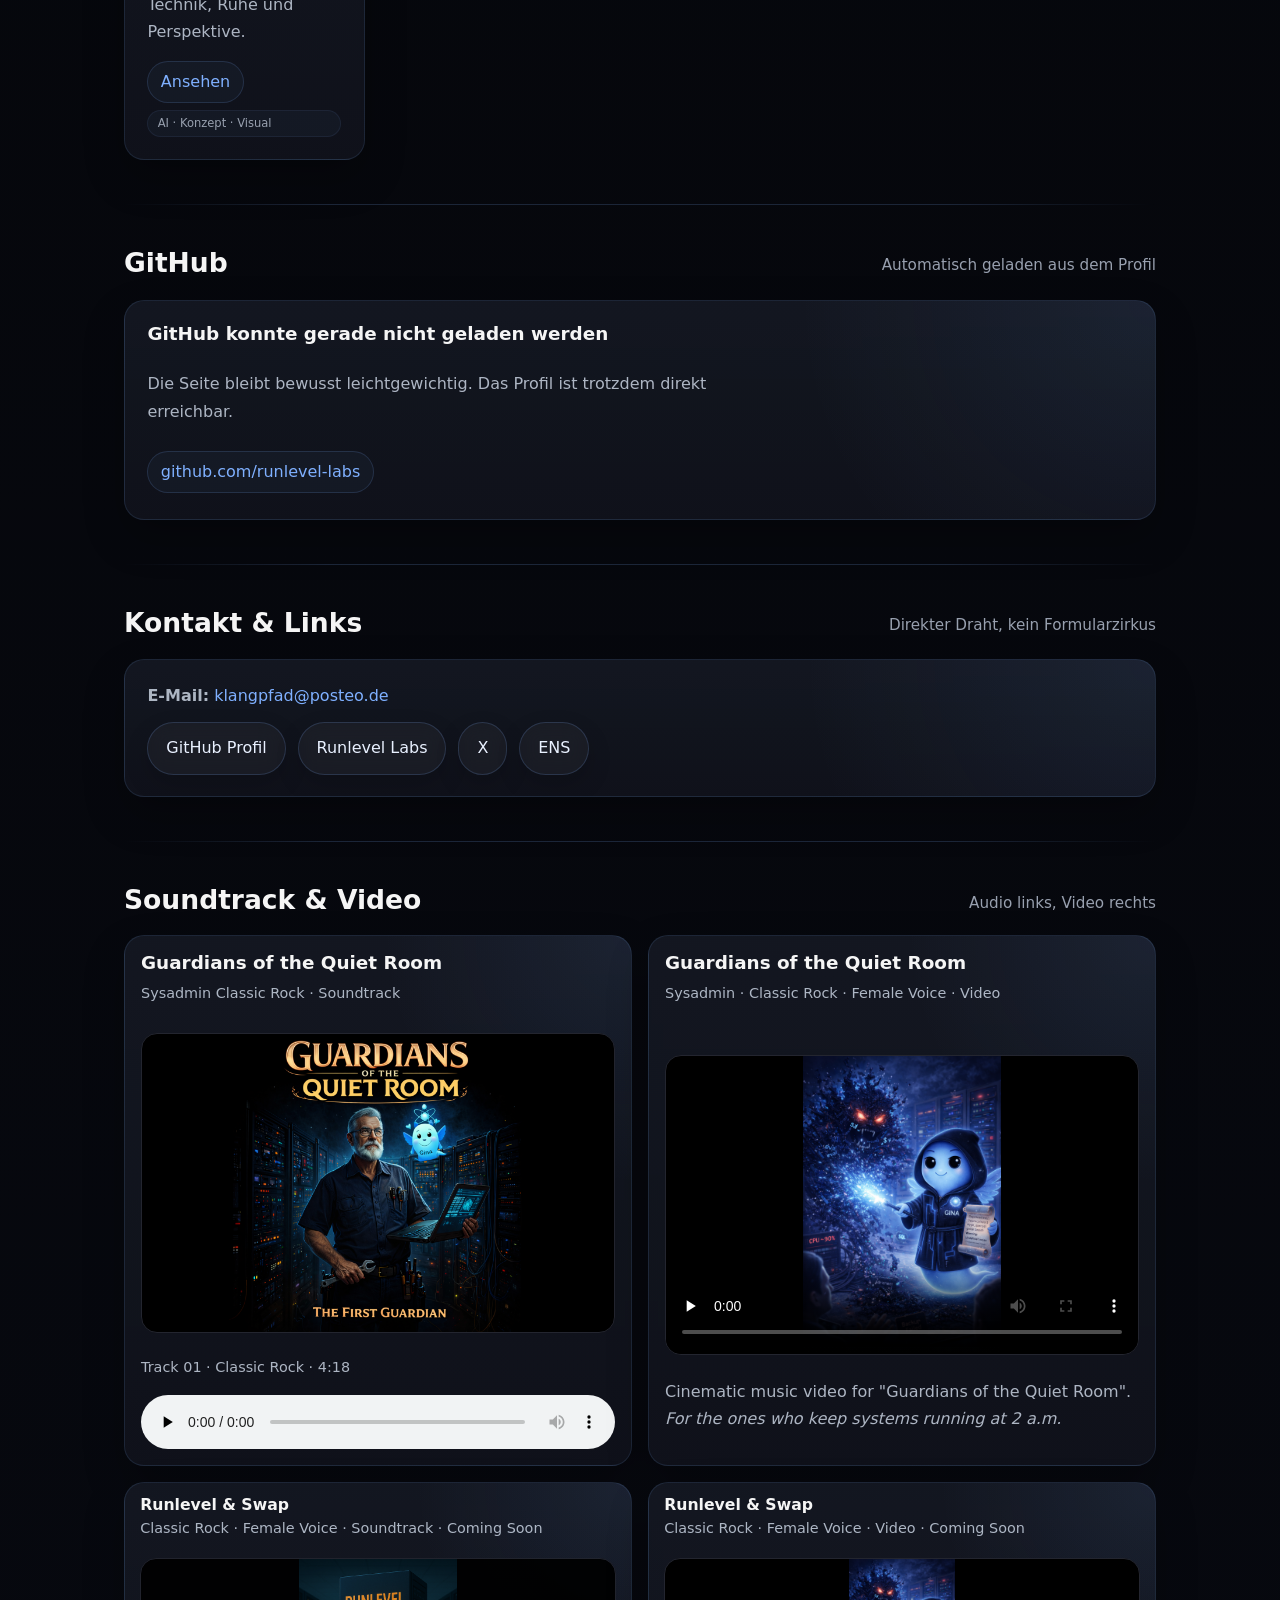
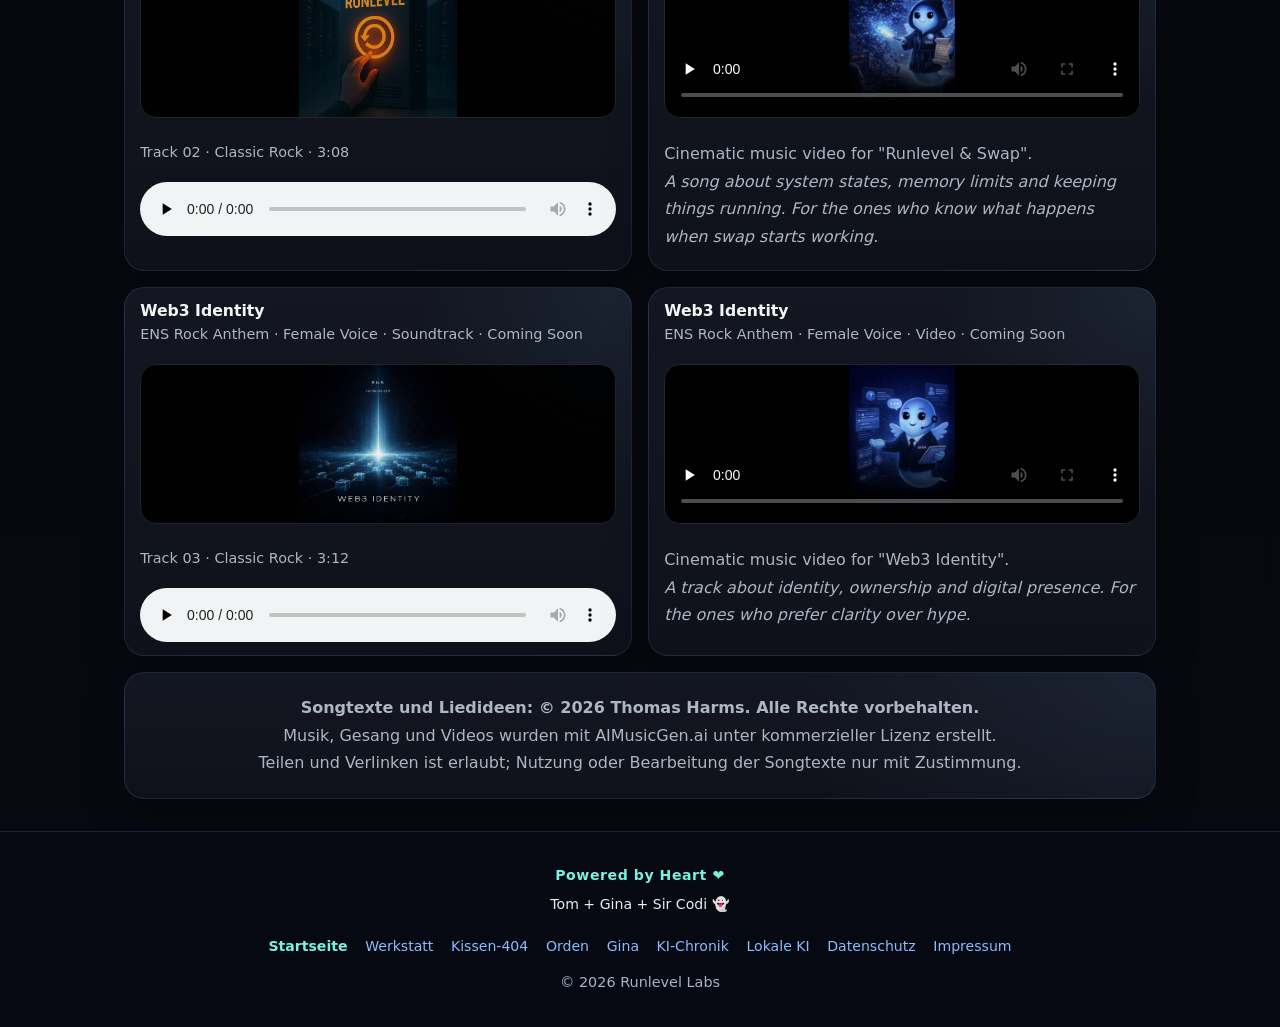
==== commit 5dd454bd: "Remove Laborchaoten links from homepage menus" ====
--- a/index.html
+++ b/index.html
@@ -38,7 +38,6 @@
         <a href="dieb/index.html">Kissen-404</a>
         <a href="orden/index.html">Orden</a>
         <a href="gina.html">Gina</a>
-        <a href="laborchaoten/index.html">Laborchaoten</a>
         <a href="gina-ki-chronik/index.html">KI-Chronik</a>
         <a href="lokale-ki-coding/index.html">Lokale KI</a>
         <a href="datenschutz.html">Datenschutz</a>
@@ -457,7 +456,6 @@
       <a href="dieb/index.html">Kissen-404</a>
       <a href="orden/index.html">Orden</a>
       <a href="gina.html">Gina</a>
-      <a href="laborchaoten/index.html">Laborchaoten</a>
       <a href="gina-ki-chronik/index.html">KI-Chronik</a>
       <a href="lokale-ki-coding/index.html">Lokale KI</a>
       <a href="datenschutz.html">Datenschutz</a>
